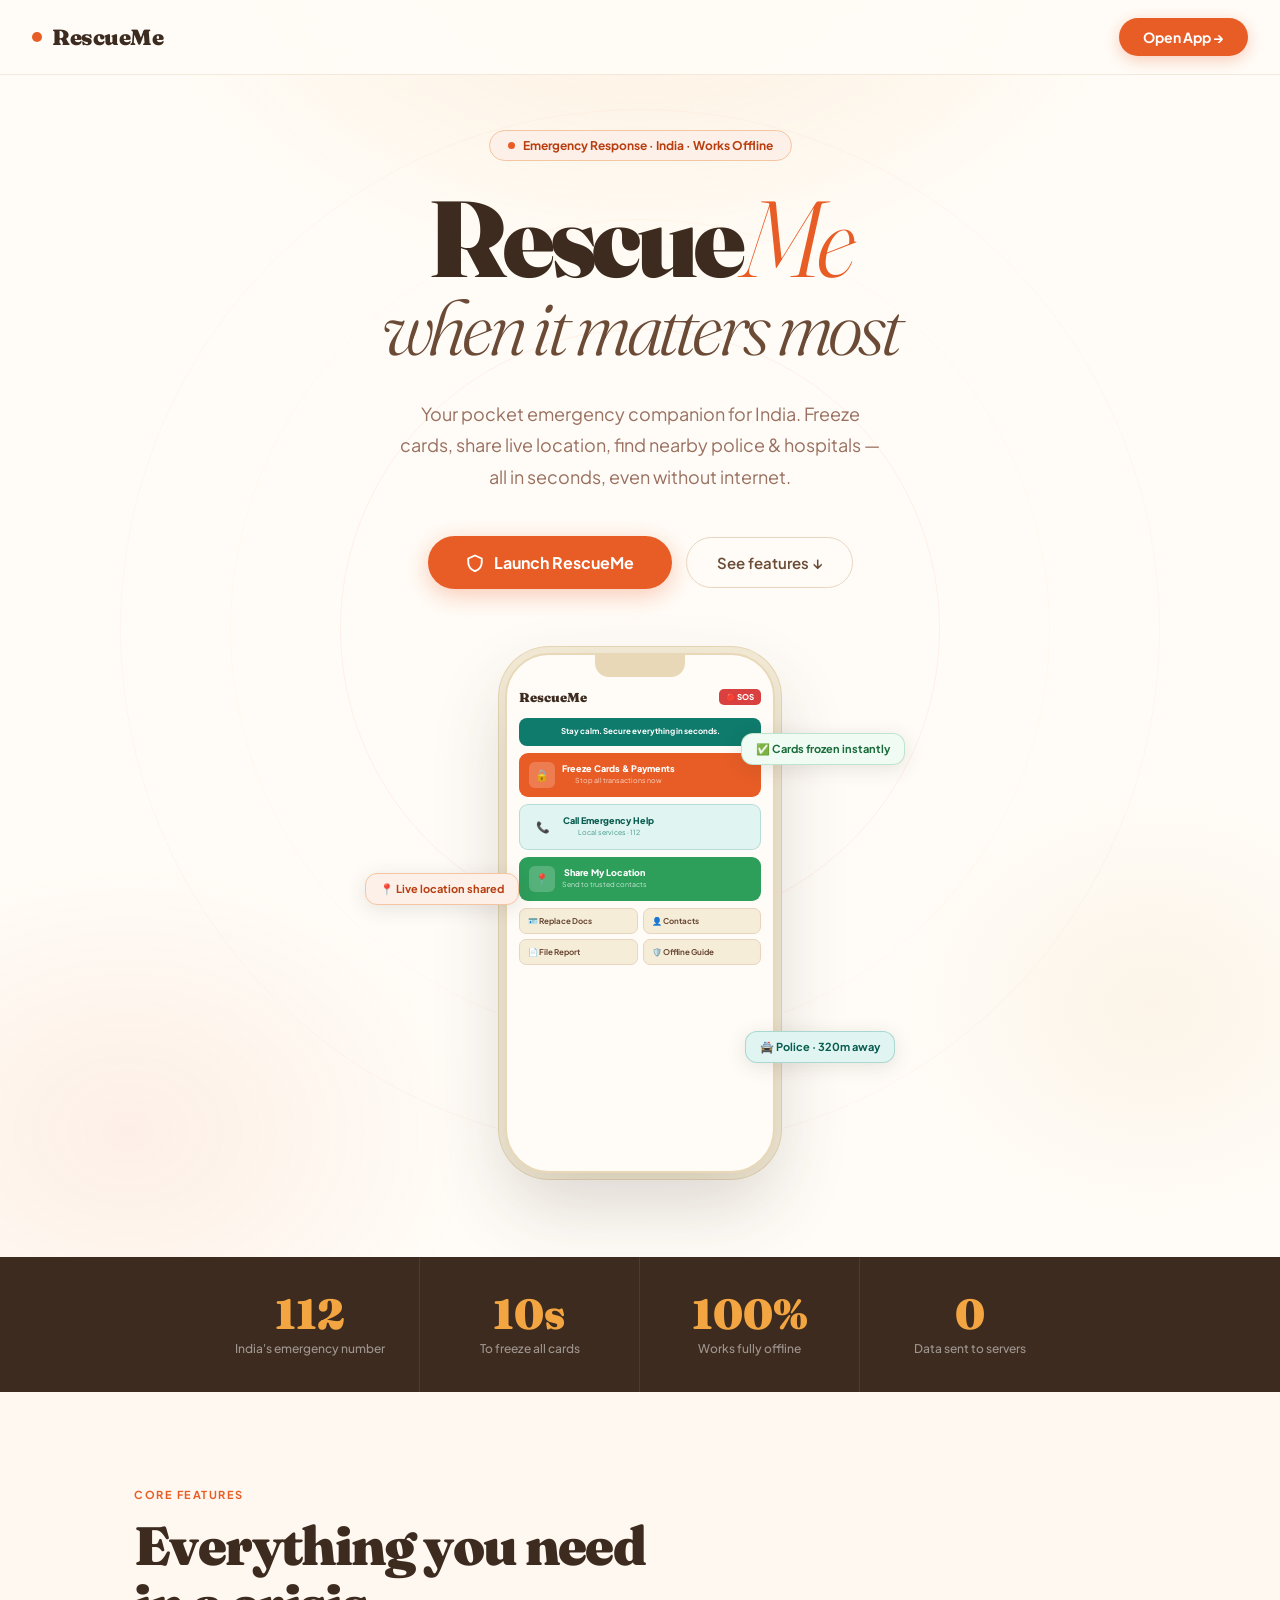
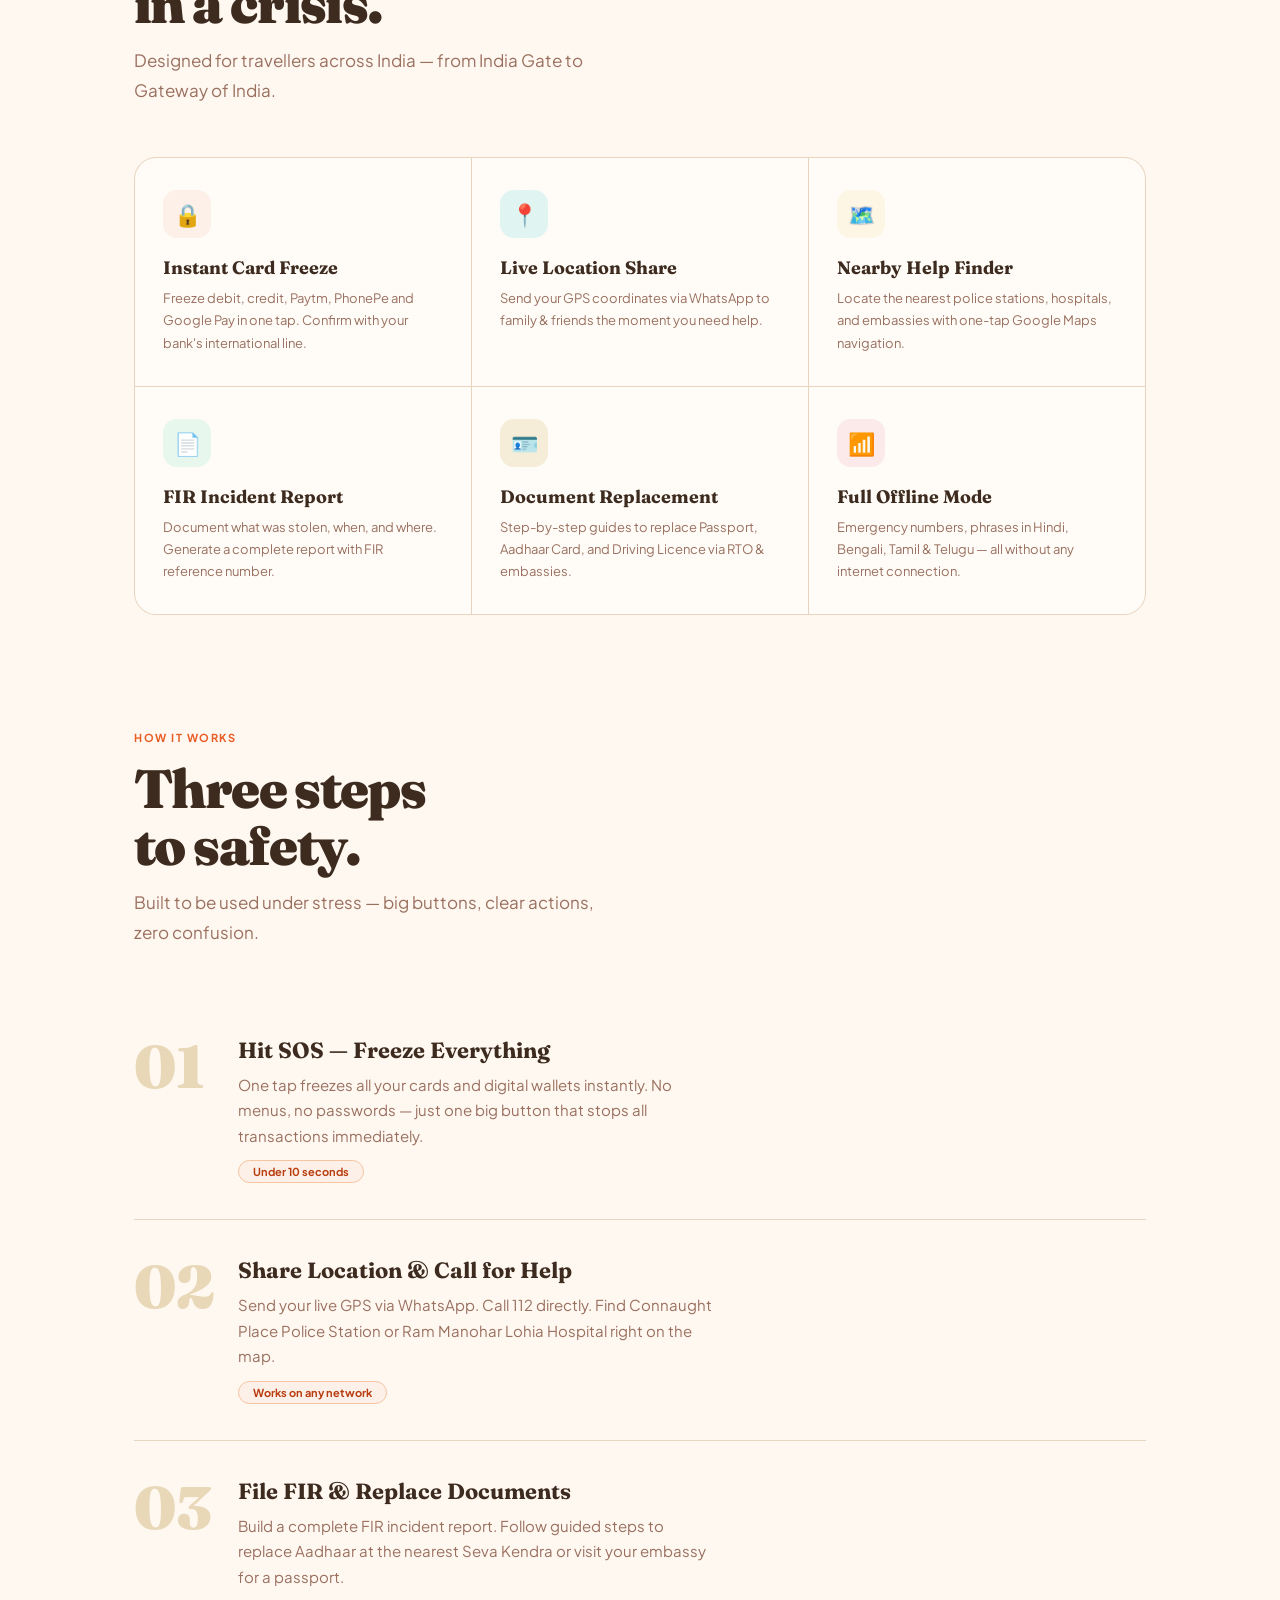
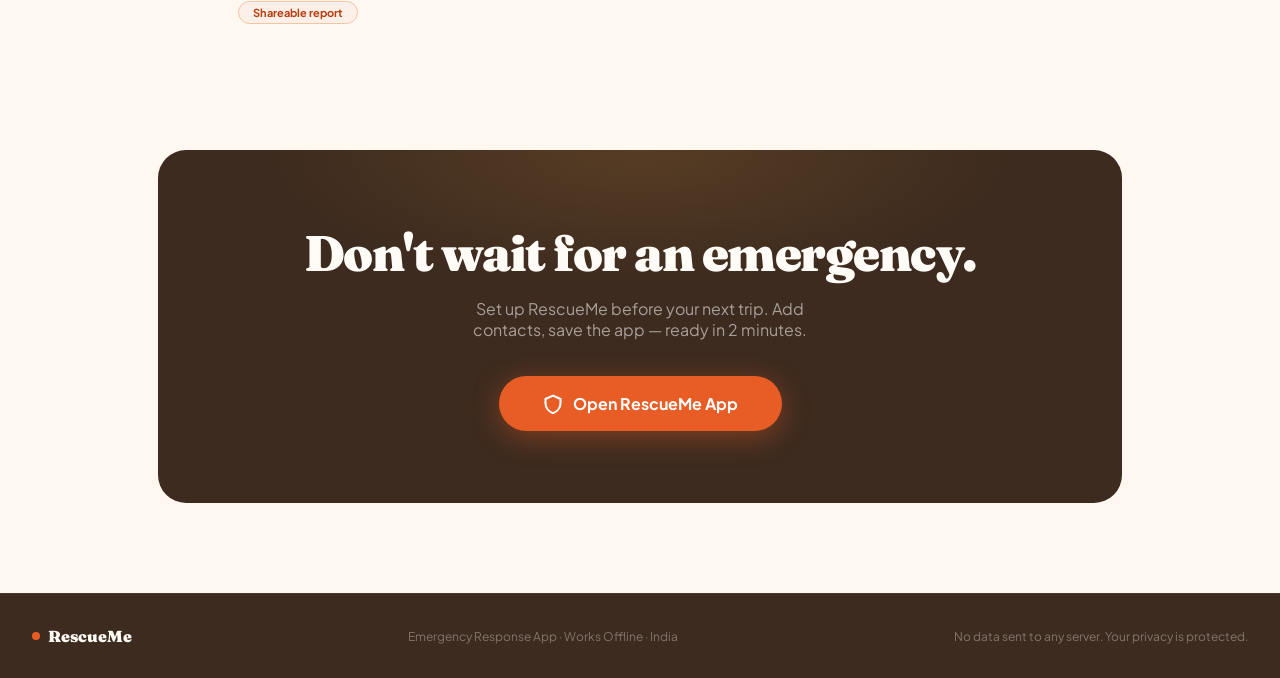
==== index.html @ 9b4a5c55 "Add files via upload" ====
<!DOCTYPE html>
<html lang="en">
<head>
<meta charset="UTF-8"/>
<meta name="viewport" content="width=device-width,initial-scale=1.0,maximum-scale=1.0,user-scalable=no"/>
<meta name="theme-color" content="#E85D26"/>
<title>RescueMe — Emergency Response India</title>
<link rel="preconnect" href="https://fonts.googleapis.com"/>
<link rel="preconnect" href="https://fonts.gstatic.com" crossorigin/>
<link href="https://fonts.googleapis.com/css2?family=Fraunces:ital,wght@0,300;0,600;0,700;0,900;1,300;1,700&family=Plus+Jakarta+Sans:wght@400;500;600;700;800&display=swap" rel="stylesheet"/>
<style>
/* ══════════════════════════════════════════════
   RESET & ROOT
══════════════════════════════════════════════ */
*,*::before,*::after{box-sizing:border-box;margin:0;padding:0}
:root{
  /* Warm palette */
  --saffron:#E85D26;
  --saffron-d:#b83e10;
  --saffron-l:#fdf0e8;
  --saffron-m:#f5c4a0;
  --amber:#F2A541;
  --amber-l:#fef6e4;
  --turmeric:#D48B1E;
  --cream:#FFF8F0;
  --warm-white:#FFFCF7;
  --sand:#F5EDD8;
  --sand-d:#E8D8B8;
  --bark:#3D2B1F;
  --bark-mid:#6B4A36;
  --bark-light:#9A7060;
  --clay:#C0694A;
  --teal:#0F7B6C;
  --teal-l:#E0F5F2;
  --teal-d:#095c50;
  --green:#2E9E5B;
  --green-l:#E8F7EE;
  --green-d:#1a6b3a;
  --red:#D94040;
  --red-l:#FCEAEA;
  --blue:#3B82C4;
  --blue-l:#EBF3FF;
  --blue-d:#1e5a9a;

  /* Surfaces */
  --bg:var(--cream);
  --surface:var(--warm-white);
  --surface2:var(--sand);
  --border:#E8D5C0;
  --border-light:#F0E4D4;
  --text:var(--bark);
  --muted:var(--bark-light);

  /* Radius */
  --r-xs:6px;--r-sm:10px;--r-md:16px;--r-lg:22px;--r-xl:30px;

  /* Shadows */
  --sh-sm:0 1px 4px rgba(61,43,31,.08);
  --sh:0 2px 12px rgba(61,43,31,.10);
  --sh-md:0 4px 20px rgba(61,43,31,.12);
  --sh-lg:0 8px 40px rgba(61,43,31,.16);

  /* Fonts */
  --font-head:'Fraunces',serif;
  --font-body:'Plus Jakarta Sans',sans-serif;
}

html{scroll-behavior:smooth;-webkit-text-size-adjust:100%}
body{
  font-family:var(--font-body);color:var(--text);
  background:var(--bg);overflow-x:hidden;
  -webkit-font-smoothing:antialiased;
}
button{cursor:pointer;font-family:var(--font-body);border:none;background:none;transition:transform .12s,opacity .12s}
button:active{transform:scale(.97)}
a{color:inherit;text-decoration:none}
input,textarea,select{font-family:var(--font-body)}
img{display:block;max-width:100%}

/* ══════════════════════════════════════════════
   VIEW SWITCHING
══════════════════════════════════════════════ */
#view-landing{display:block}
#view-app{display:none;height:100vh;height:100dvh;overflow:hidden}
body.app-mode{overflow:hidden}
body.app-mode #view-landing{display:none}
body.app-mode #view-app{display:block}

/* ══════════════════════════════════════════════
   LANDING — NAV
══════════════════════════════════════════════ */
.l-nav{
  position:fixed;top:0;left:0;right:0;z-index:100;
  display:flex;align-items:center;justify-content:space-between;
  padding:18px 32px;
  background:rgba(255,252,247,.88);
  backdrop-filter:blur(12px);
  border-bottom:1px solid rgba(232,213,192,.5);
}
.l-logo{
  display:flex;align-items:center;gap:10px;
  font-family:var(--font-head);font-weight:900;font-size:22px;
  color:var(--bark);letter-spacing:-.02em;
}
.l-logo-dot{
  width:10px;height:10px;border-radius:50%;
  background:var(--saffron);
  animation:pulseDot 2s ease-in-out infinite;
}
@keyframes pulseDot{0%,100%{transform:scale(1);opacity:1}50%{transform:scale(.65);opacity:.6}}
.l-nav-launch{
  background:var(--saffron);color:#fff;
  border-radius:50px;padding:10px 24px;
  font-weight:700;font-size:14px;
  box-shadow:0 4px 16px rgba(232,93,38,.3);
  transition:all .2s;
}
.l-nav-launch:hover{background:var(--saffron-d);transform:translateY(-1px);box-shadow:0 6px 22px rgba(232,93,38,.38)}

/* ══════════════════════════════════════════════
   LANDING — HERO
══════════════════════════════════════════════ */
.l-hero{
  min-height:100vh;
  display:flex;flex-direction:column;align-items:center;
  justify-content:center;
  padding:130px 24px 80px;
  text-align:center;
  position:relative;
  overflow:hidden;
  background:var(--warm-white);
}
/* Warm radial background */
.l-hero::before{
  content:'';position:absolute;inset:0;
  background:
    radial-gradient(ellipse 70% 55% at 50% -10%, rgba(242,165,65,.18) 0%, transparent 60%),
    radial-gradient(ellipse 50% 40% at 10% 90%, rgba(232,93,38,.08) 0%, transparent 55%),
    radial-gradient(ellipse 40% 35% at 90% 80%, rgba(212,139,30,.07) 0%, transparent 50%);
  pointer-events:none;
}
/* Decorative mandala-inspired rings */
.hero-ring{
  position:absolute;border-radius:50%;
  border:1px solid rgba(232,93,38,.08);
  pointer-events:none;
}
.hero-ring-1{width:600px;height:600px;top:50%;left:50%;transform:translate(-50%,-50%)}
.hero-ring-2{width:820px;height:820px;top:50%;left:50%;transform:translate(-50%,-50%);border-color:rgba(242,165,65,.06)}
.hero-ring-3{width:1040px;height:1040px;top:50%;left:50%;transform:translate(-50%,-50%);border-color:rgba(232,93,38,.04)}

.l-hero-badge{
  display:inline-flex;align-items:center;gap:8px;
  background:var(--saffron-l);border:1px solid var(--saffron-m);
  border-radius:50px;padding:7px 18px;
  font-size:12px;font-weight:700;color:var(--saffron-d);
  margin-bottom:28px;
  animation:fadeUp .5s ease both;
  position:relative;z-index:1;
}
.badge-dot{width:7px;height:7px;border-radius:50%;background:var(--saffron);animation:pulseDot 1.4s ease-in-out infinite}

.l-hero h1{
  font-family:var(--font-head);
  font-size:clamp(56px,10vw,108px);
  font-weight:900;line-height:.92;
  letter-spacing:-.04em;
  color:var(--bark);
  margin-bottom:10px;
  animation:fadeUp .55s .08s ease both;
  position:relative;z-index:1;
}
.l-hero h1 em{
  font-style:italic;color:var(--saffron);
  font-weight:300;
}
.l-hero h1 .h1-line2{
  display:block;font-weight:300;font-style:italic;
  color:var(--bark-mid);font-size:.72em;
  margin-top:4px;
}
.l-hero-sub{
  font-size:clamp(15px,2vw,18px);
  color:var(--bark-light);max-width:480px;
  font-weight:400;line-height:1.75;
  margin:24px auto 44px;
  animation:fadeUp .55s .16s ease both;
  position:relative;z-index:1;
}
.l-hero-actions{
  display:flex;align-items:center;gap:14px;flex-wrap:wrap;justify-content:center;
  animation:fadeUp .55s .24s ease both;
  position:relative;z-index:1;
}
.btn-hero-primary{
  background:var(--saffron);color:#fff;
  border-radius:50px;padding:16px 38px;
  font-size:16px;font-weight:700;
  box-shadow:0 6px 24px rgba(232,93,38,.32);
  transition:all .22s;display:flex;align-items:center;gap:10px;
}
.btn-hero-primary:hover{background:var(--saffron-d);transform:translateY(-2px);box-shadow:0 10px 32px rgba(232,93,38,.4)}
.btn-hero-ghost{
  background:transparent;color:var(--bark-mid);
  border:1.5px solid var(--border);
  border-radius:50px;padding:15px 30px;
  font-size:15px;font-weight:600;
  transition:all .2s;
}
.btn-hero-ghost:hover{border-color:var(--saffron-m);color:var(--saffron-d);background:var(--saffron-l)}

/* ══════════════════════════════════════════════
   LANDING — PHONE MOCKUP
══════════════════════════════════════════════ */
.hero-phone-section{
  position:relative;z-index:1;
  margin-top:64px;
  animation:fadeUp .6s .32s ease both;
}
.phone-frame{
  width:270px;height:520px;
  background:var(--warm-white);
  border-radius:44px;
  border:2.5px solid var(--sand-d);
  overflow:hidden;
  box-shadow:
    0 32px 72px rgba(61,43,31,.18),
    0 0 0 6px var(--sand),
    0 0 0 7px var(--sand-d);
  margin:0 auto;
  position:relative;
}
.phone-notch{
  width:90px;height:22px;background:var(--sand-d);
  border-radius:0 0 14px 14px;margin:0 auto;
}
.p-screen{padding:8px 12px 12px;display:flex;flex-direction:column;gap:7px}
.p-topbar{display:flex;justify-content:space-between;align-items:center;padding:4px 0 6px}
.p-appname{font-family:var(--font-head);font-weight:900;font-size:13px;color:var(--bark)}
.p-sos{background:var(--red);color:#fff;border-radius:5px;padding:3px 7px;font-size:8px;font-weight:800}
.p-calm{background:var(--teal);border-radius:8px;padding:8px;text-align:center;font-size:8px;font-weight:700;color:#fff;line-height:1.4}
.p-btn{border-radius:9px;padding:9px 10px;display:flex;align-items:center;gap:7px}
.p-ico{width:26px;height:26px;border-radius:6px;display:flex;align-items:center;justify-content:center;flex-shrink:0;font-size:11px}
.p-lbl{font-size:9px;font-weight:800;line-height:1.2}
.p-sub{font-size:7px;opacity:.75;margin-top:1px}
.pb-saffron{background:var(--saffron)}.pb-saffron .p-lbl,.pb-saffron .p-sub{color:#fff}
.pb-teal{background:var(--teal-l);border:1.5px solid rgba(15,123,108,.2)}.pb-teal .p-lbl{color:var(--teal-d)}.pb-teal .p-sub{color:var(--teal)}
.pb-green{background:var(--green)}.pb-green .p-lbl,.pb-green .p-sub{color:#fff}
.p-grid{display:grid;grid-template-columns:1fr 1fr;gap:5px}
.p-mini{background:var(--sand);border:1px solid var(--border);border-radius:7px;padding:7px 8px;font-size:8px;font-weight:700;color:var(--bark-mid);display:flex;align-items:center;gap:5px}

/* Floating badges */
.f-badge{
  position:absolute;
  background:var(--warm-white);border:1.5px solid var(--border);
  border-radius:12px;padding:8px 14px;
  font-size:11px;font-weight:700;color:var(--bark);
  box-shadow:var(--sh-md);white-space:nowrap;
  animation:floatBadge 3.5s ease-in-out infinite;
}
.f-badge.fb1{top:80px;right:-130px;animation-delay:0s;color:var(--green-d);border-color:rgba(46,158,91,.25);background:#f0fbf4}
.f-badge.fb2{top:220px;left:-140px;animation-delay:1.2s;color:var(--saffron-d);border-color:var(--saffron-m);background:var(--saffron-l)}
.f-badge.fb3{bottom:110px;right:-120px;animation-delay:2.2s;color:var(--teal-d);border-color:rgba(15,123,108,.25);background:var(--teal-l)}
@keyframes floatBadge{0%,100%{transform:translateY(0)}50%{transform:translateY(-9px)}}

/* ══════════════════════════════════════════════
   LANDING — STATS
══════════════════════════════════════════════ */
.l-stats{
  background:var(--bark);
  display:flex;justify-content:center;flex-wrap:wrap;
}
.l-stat{
  flex:1;min-width:140px;max-width:220px;
  padding:36px 24px;text-align:center;
  border-right:1px solid rgba(255,255,255,.08);
}
.l-stat:last-child{border-right:none}
.l-stat-num{font-family:var(--font-head);font-size:42px;font-weight:900;color:var(--amber);line-height:1}
.l-stat-lbl{font-size:12px;color:rgba(255,255,255,.5);margin-top:6px;font-weight:500}

/* ══════════════════════════════════════════════
   LANDING — FEATURES
══════════════════════════════════════════════ */
.l-section{padding:90px 24px;max-width:1060px;margin:0 auto}
.l-section-tag{
  display:inline-block;
  font-size:11px;font-weight:700;letter-spacing:.14em;text-transform:uppercase;
  color:var(--saffron);margin-bottom:16px;
}
.l-section h2{
  font-family:var(--font-head);
  font-size:clamp(34px,5vw,54px);
  font-weight:900;letter-spacing:-.03em;line-height:1.06;
  color:var(--bark);margin-bottom:14px;
}
.l-section .l-lead{font-size:17px;color:var(--bark-light);max-width:460px;font-weight:400;line-height:1.75}

.feat-grid{
  display:grid;grid-template-columns:repeat(3,1fr);
  gap:1px;background:var(--border);
  border-radius:22px;overflow:hidden;
  border:1px solid var(--border);
  margin-top:52px;
}
.feat-card{
  background:var(--warm-white);padding:32px 28px;
  transition:background .2s;
}
.feat-card:hover{background:var(--saffron-l)}
.feat-ico{
  width:48px;height:48px;border-radius:14px;
  display:flex;align-items:center;justify-content:center;
  font-size:22px;margin-bottom:18px;
}
.feat-card h3{font-family:var(--font-head);font-size:18px;font-weight:700;color:var(--bark);margin-bottom:8px}
.feat-card p{font-size:13px;color:var(--bark-light);line-height:1.7}
.fi-saffron{background:var(--saffron-l)}
.fi-amber{background:var(--amber-l)}
.fi-teal{background:var(--teal-l)}
.fi-green{background:var(--green-l)}
.fi-sand{background:var(--sand)}
.fi-red{background:var(--red-l)}

/* ══════════════════════════════════════════════
   LANDING — HOW IT WORKS
══════════════════════════════════════════════ */
.steps-list{margin-top:52px;display:flex;flex-direction:column;gap:0}
.step-item{
  display:flex;align-items:flex-start;gap:32px;
  padding:36px 0;border-bottom:1px solid var(--border);
}
.step-item:last-child{border-bottom:none}
.step-n{
  font-family:var(--font-head);font-size:60px;font-weight:900;
  color:var(--sand-d);line-height:1;flex-shrink:0;width:72px;
}
.step-body h3{font-family:var(--font-head);font-size:22px;font-weight:700;color:var(--bark);margin-bottom:8px}
.step-body p{font-size:15px;color:var(--bark-light);line-height:1.7;max-width:480px}
.step-chip{
  display:inline-block;margin-top:12px;
  background:var(--saffron-l);color:var(--saffron-d);
  border:1px solid var(--saffron-m);
  border-radius:50px;padding:4px 14px;font-size:11px;font-weight:700;
}

/* ══════════════════════════════════════════════
   LANDING — CTA
══════════════════════════════════════════════ */
.l-cta{
  margin:0 24px 90px;
  background:var(--bark);
  border-radius:28px;
  padding:72px 48px;text-align:center;
  position:relative;overflow:hidden;
}
.l-cta::before{
  content:'';position:absolute;inset:0;
  background:radial-gradient(ellipse 60% 60% at 50% 0%, rgba(242,165,65,.14) 0%, transparent 65%);
  pointer-events:none;
}
.l-cta h2{font-family:var(--font-head);font-size:clamp(30px,5vw,50px);font-weight:900;letter-spacing:-.03em;color:var(--warm-white);margin-bottom:14px;position:relative;z-index:1}
.l-cta p{font-size:16px;color:rgba(255,255,255,.55);max-width:400px;margin:0 auto 36px;font-weight:400;position:relative;z-index:1}
.l-cta .btn-cta{
  display:inline-flex;align-items:center;gap:10px;
  background:var(--saffron);color:#fff;
  border-radius:50px;padding:17px 44px;
  font-size:16px;font-weight:700;
  box-shadow:0 6px 28px rgba(232,93,38,.4);
  transition:all .22s;position:relative;z-index:1;
}
.l-cta .btn-cta:hover{background:var(--amber);transform:translateY(-2px);box-shadow:0 10px 36px rgba(232,93,38,.45)}

/* ══════════════════════════════════════════════
   LANDING — FOOTER
══════════════════════════════════════════════ */
.l-footer{
  background:var(--bark);border-top:1px solid rgba(255,255,255,.07);
  padding:32px;display:flex;align-items:center;justify-content:space-between;flex-wrap:wrap;gap:16px;
}
.l-footer-logo{font-family:var(--font-head);font-weight:900;font-size:16px;color:var(--warm-white);display:flex;align-items:center;gap:8px}
.l-footer p{font-size:12px;color:rgba(255,255,255,.35)}

/* ══════════════════════════════════════════════
   ANIMATIONS
══════════════════════════════════════════════ */
@keyframes fadeUp{from{opacity:0;transform:translateY(18px)}to{opacity:1;transform:translateY(0)}}
@keyframes checkPop{0%{transform:scale(0)}70%{transform:scale(1.2)}100%{transform:scale(1)}}
@keyframes pulseRing{0%{transform:scale(1);opacity:.5}100%{transform:scale(1.8);opacity:0}}

.reveal{opacity:0;transform:translateY(20px);transition:opacity .55s ease,transform .55s ease}
.reveal.vis{opacity:1;transform:translateY(0)}

/* ══════════════════════════════════════════════
   APP SHELL
══════════════════════════════════════════════ */
#view-app{
  position:relative;overflow:hidden;
  max-width:430px;margin:0 auto;
  background:var(--warm-white);
  box-shadow:0 0 60px rgba(61,43,31,.18);
  height:100vh;height:100dvh;
}

.screen{
  position:absolute;inset:0;
  overflow-y:auto;overflow-x:hidden;
  background:var(--bg);
  padding-bottom:80px;
  -webkit-overflow-scrolling:touch;
  transform:translateX(100%);
  transition:transform .32s cubic-bezier(.4,0,.2,1);
  will-change:transform;
}
.screen.active{transform:translateX(0)}
.screen.leaving{transform:translateX(-28%)}

/* App topbar */
.topbar{
  display:flex;align-items:center;justify-content:space-between;
  padding:14px 18px 12px;background:var(--warm-white);
  border-bottom:1.5px solid var(--border);
  position:sticky;top:0;z-index:10;
}
.topbar-title{font-weight:800;font-size:16px;color:var(--bark)}
.back-btn{
  width:36px;height:36px;border-radius:10px;
  background:var(--sand);display:flex;align-items:center;justify-content:center;
}
.topbar-right{width:36px;height:36px;display:flex;align-items:center;justify-content:center}

/* Padding wrapper */
.pad{padding:16px 18px;display:flex;flex-direction:column;gap:11px}

/* Calm banner */
.calm-bar{
  background:var(--teal);border-radius:var(--r-md);
  padding:13px 16px;text-align:center;color:#fff;
  font-weight:700;font-size:13px;line-height:1.5;
}

/* Big action buttons */
.big-btn{
  display:flex;align-items:center;gap:13px;
  border-radius:var(--r-md);padding:14px 15px;
  width:100%;text-align:left;
  box-shadow:var(--sh);
}
.big-btn .ico{
  width:46px;height:46px;border-radius:12px;flex-shrink:0;
  display:flex;align-items:center;justify-content:center;
}
.big-btn .lbl{font-weight:800;font-size:15px}
.big-btn .sub{font-weight:500;font-size:12px;opacity:.72;margin-top:2px}

.bb-saffron{background:var(--saffron);color:#fff;border:none}.bb-saffron .ico{background:rgba(255,255,255,.22)}
.bb-teal{background:var(--warm-white);border:2px solid var(--teal);color:var(--teal-d)}.bb-teal .ico{background:var(--teal-l)}
.bb-green{background:var(--green);color:#fff;border:none}.bb-green .ico{background:rgba(255,255,255,.22)}
.bb-amber{background:var(--amber);color:#fff;border:none}.bb-amber .ico{background:rgba(255,255,255,.22)}
.bb-outline{background:var(--warm-white);border:1.5px solid var(--border);color:var(--bark)}

/* Pulse wrap for SOS button */
.pulse-wrap{position:relative;display:inline-block}
.pulse-wrap::before{
  content:'';position:absolute;inset:0;border-radius:inherit;
  background:var(--saffron);animation:pulseRing 2s ease-out infinite;z-index:0;
}

/* Toggle rows */
.tog-row{
  display:flex;align-items:center;justify-content:space-between;gap:10px;
  background:var(--warm-white);border-radius:var(--r-md);
  border:1.5px solid var(--border);padding:12px 15px;
}
.tog-row .t-name{font-weight:700;font-size:14px;color:var(--bark)}
.tog-row .t-hint{font-size:11px;color:var(--muted);margin-top:2px}
.tog-sw{
  width:48px;height:26px;border-radius:13px;
  background:var(--green);position:relative;flex-shrink:0;
  transition:background .2s;border:none;
}
.tog-sw.off{background:var(--sand-d)}
.tog-sw::after{
  content:'';position:absolute;top:3px;left:calc(100% - 22px);
  width:20px;height:20px;border-radius:50%;background:#fff;
  transition:left .2s;box-shadow:0 1px 4px rgba(0,0,0,.2);
}
.tog-sw.off::after{left:3px}

/* Confirm badge */
.confirm-badge{
  background:var(--green-l);border:1.5px solid var(--green);
  border-radius:var(--r-sm);padding:10px 14px;
  display:flex;align-items:center;gap:8px;
  color:var(--green-d);font-weight:700;font-size:13px;
  animation:checkPop .4s cubic-bezier(.34,1.56,.64,1) both;
}

/* Section label */
.sect-lbl{
  font-weight:800;font-size:10px;color:var(--muted);
  text-transform:uppercase;letter-spacing:.1em;margin-top:2px;
}

/* Cards */
.app-card{
  background:var(--warm-white);border-radius:var(--r-md);
  border:1.5px solid var(--border);padding:14px 15px;box-shadow:var(--sh-sm);
}

/* Info boxes */
.info-box{border-radius:var(--r-md);padding:12px 14px;font-size:12px;font-weight:600;line-height:1.6}
.ib-teal{background:var(--teal-l);border:1px solid rgba(15,123,108,.2);color:var(--teal-d)}
.ib-amber{background:var(--amber-l);border:1px solid rgba(212,139,30,.25);color:var(--turmeric)}
.ib-green{background:var(--green-l);border:1px solid rgba(46,158,91,.2);color:var(--green-d)}
.ib-saffron{background:var(--saffron-l);border:1px solid var(--saffron-m);color:var(--saffron-d)}

/* Bottom nav */
#bottom-nav{
  position:absolute;bottom:0;left:0;right:0;height:64px;
  background:var(--warm-white);border-top:1.5px solid var(--border);
  display:flex;align-items:center;z-index:50;
}
.nav-btn{
  flex:1;display:flex;flex-direction:column;align-items:center;
  justify-content:center;gap:3px;height:100%;
  color:var(--muted);transition:color .15s;font-size:10px;font-weight:700;
}
.nav-btn.active{color:var(--saffron)}
.nav-btn svg{width:20px;height:20px}

/* Map schematic */
.map-area{
  background:linear-gradient(135deg, #d4ede6 0%, #c8e5dc 100%);
  border-radius:var(--r-lg);height:155px;position:relative;overflow:hidden;
  border:1.5px solid rgba(15,123,108,.2);
}
.map-grid-h{position:absolute;left:0;right:0;height:1px;background:rgba(255,255,255,.5)}
.map-grid-v{position:absolute;top:0;bottom:0;width:1px;background:rgba(255,255,255,.5)}
.map-dot{position:absolute;width:11px;height:11px;border-radius:50%;border:2.5px solid #fff;transform:translate(-50%,-50%)}
.map-you{width:15px;height:15px;background:var(--teal);box-shadow:0 0 0 5px rgba(15,123,108,.22);z-index:3}
.map-lbl{position:absolute;font-size:8px;font-weight:800;transform:translate(-50%,0)}

/* Place row */
.place-row{
  display:flex;align-items:center;justify-content:space-between;gap:10px;
  background:var(--warm-white);border-radius:var(--r-md);
  border:1.5px solid var(--border);padding:12px 13px;box-shadow:var(--sh-sm);
}
.place-ico{width:36px;height:36px;border-radius:10px;display:flex;align-items:center;justify-content:center;flex-shrink:0}
.place-name{font-weight:700;font-size:13px;color:var(--bark)}
.place-meta{font-size:11px;color:var(--muted);margin-top:2px}
.open-dot{color:var(--green-d)}
.closed-dot{color:var(--red)}
.nav-go{
  background:var(--teal);color:#fff;border:none;border-radius:8px;
  padding:7px 12px;font-weight:800;font-size:11px;flex-shrink:0;
  display:flex;align-items:center;gap:4px;
}

/* Pills */
.pills{display:flex;gap:7px;overflow-x:auto;padding-bottom:2px}
.pill{
  border-radius:20px;padding:6px 15px;font-size:12px;font-weight:700;
  flex-shrink:0;transition:all .15s;border:1.5px solid var(--border);
  background:var(--warm-white);color:var(--muted);
}
.pill.on{background:var(--saffron);color:#fff;border-color:var(--saffron)}

/* Step card */
.step-card{
  background:var(--warm-white);border-radius:var(--r-md);
  border:1.5px solid var(--border);padding:14px 15px;transition:all .2s;
}
.step-card.done{background:var(--green-l);border-color:var(--green)}
.step-num{
  width:28px;height:28px;border-radius:50%;flex-shrink:0;
  border:2px solid var(--border);
  display:flex;align-items:center;justify-content:center;
  font-size:11px;font-weight:800;color:var(--muted);
  background:var(--sand);transition:all .2s;
}
.step-num.done{background:var(--green);border-color:var(--green);color:#fff}

/* Contact card */
.contact-card{
  display:flex;align-items:center;justify-content:space-between;gap:10px;
  background:var(--warm-white);border-radius:var(--r-md);
  border:1.5px solid var(--border);padding:13px;box-shadow:var(--sh-sm);
}
.avatar{
  width:42px;height:42px;border-radius:50%;
  background:var(--saffron-l);display:flex;align-items:center;justify-content:center;flex-shrink:0;
}

/* Fields */
.field{
  width:100%;padding:11px 14px;border-radius:var(--r-sm);
  border:1.5px solid var(--border);font-size:14px;
  background:var(--warm-white);outline:none;color:var(--bark);
  transition:border .15s;
}
.field:focus{border-color:var(--saffron);box-shadow:0 0 0 3px rgba(232,93,38,.1)}
.field-lbl{font-size:12px;font-weight:700;color:var(--muted);display:block;margin-bottom:5px}

/* Progress */
.prog-track{height:6px;background:var(--sand-d);border-radius:3px;overflow:hidden}
.prog-fill{height:100%;border-radius:3px;background:var(--saffron);transition:width .4s ease}

/* Safe screen */
.safe-circle{
  width:90px;height:90px;border-radius:50%;background:var(--green);
  display:flex;align-items:center;justify-content:center;
  box-shadow:0 0 0 16px rgba(46,158,91,.18);
}
.safe-item{
  display:flex;align-items:center;gap:12px;
  background:var(--warm-white);border-radius:var(--r-md);
  border:1.5px solid;padding:12px 15px;
}

/* Setting row */
.setting-row{
  display:flex;align-items:center;justify-content:space-between;
  background:var(--warm-white);border-radius:var(--r-md);
  border:1.5px solid var(--border);padding:14px 15px;
}

/* Offline badge */
.offline-badge{
  background:var(--bark);color:rgba(255,248,240,.85);
  border-radius:var(--r-md);padding:10px 14px;
  font-size:12px;font-weight:700;
  display:flex;align-items:center;gap:8px;
}

/* Anims */
.fu{animation:fadeUp .35s ease both}
.fu1{animation-delay:.05s}.fu2{animation-delay:.10s}.fu3{animation-delay:.15s}
.fu4{animation-delay:.20s}.fu5{animation-delay:.25s}

/* ══════════════════════════════════════════════
   RESPONSIVE
══════════════════════════════════════════════ */
@media(max-width:768px){
  .l-nav{padding:14px 20px}
  .l-hero{padding:110px 20px 64px}
  .feat-grid{grid-template-columns:1fr}
  .step-item{flex-direction:column;gap:12px}
  .step-n{font-size:40px;width:auto}
  .l-cta{margin:0 16px 64px;padding:48px 24px}
  .l-footer{flex-direction:column;text-align:center;padding:24px}
  .l-section{padding:60px 20px}
  .l-stats .l-stat{flex:1 1 50%}
  .f-badge{display:none}
  .hero-ring{display:none}
}
@media(min-width:431px){
  #view-app{border-radius:28px;margin-top:20px;margin-bottom:20px;height:calc(100vh - 40px);height:calc(100dvh - 40px)}
}
</style>
</head>
<body>

<!-- ════════════════════════════════════════════
     LANDING VIEW
════════════════════════════════════════════ -->
<div id="view-landing">

  <!-- Nav -->
  <nav class="l-nav">
    <div class="l-logo">
      <span class="l-logo-dot"></span>
      RescueMe
    </div>
    <button class="l-nav-launch" onclick="launchApp()">Open App →</button>
  </nav>

  <!-- Hero -->
  <section class="l-hero">
    <div class="hero-ring hero-ring-1"></div>
    <div class="hero-ring hero-ring-2"></div>
    <div class="hero-ring hero-ring-3"></div>

    <div class="l-hero-badge">
      <span class="badge-dot"></span>
      Emergency Response · India · Works Offline
    </div>

    <h1>
      Rescue<em>Me</em>
      <span class="h1-line2">when it matters most</span>
    </h1>

    <p class="l-hero-sub">
      Your pocket emergency companion for India. Freeze cards, share live location, find nearby police & hospitals — all in seconds, even without internet.
    </p>

    <div class="l-hero-actions">
      <button class="btn-hero-primary" onclick="launchApp()">
        <svg viewBox="0 0 24 24" fill="none" stroke="currentColor" stroke-width="2.5" stroke-linecap="round" width="18" height="18"><path d="M12 2l9 4v5c0 5.2-3.8 10-9 12-5.2-2-9-6.8-9-12V6l9-4z"/></svg>
        Launch RescueMe
      </button>
      <a href="#features" class="btn-hero-ghost">See features ↓</a>
    </div>

    <!-- Phone mockup -->
    <div class="hero-phone-section">
      <div style="position:relative;display:inline-block">
        <div class="phone-frame">
          <div class="phone-notch"></div>
          <div class="p-screen">
            <div class="p-topbar">
              <span class="p-appname">RescueMe</span>
              <span class="p-sos">🔴 SOS</span>
            </div>
            <div class="p-calm">Stay calm. Secure everything in seconds.</div>
            <div class="p-btn pb-saffron">
              <div class="p-ico" style="background:rgba(255,255,255,.2)">🔒</div>
              <div><div class="p-lbl">Freeze Cards & Payments</div><div class="p-sub">Stop all transactions now</div></div>
            </div>
            <div class="p-btn pb-teal">
              <div class="p-ico">📞</div>
              <div><div class="p-lbl">Call Emergency Help</div><div class="p-sub">Local services · 112</div></div>
            </div>
            <div class="p-btn pb-green">
              <div class="p-ico" style="background:rgba(255,255,255,.2)">📍</div>
              <div><div class="p-lbl">Share My Location</div><div class="p-sub">Send to trusted contacts</div></div>
            </div>
            <div class="p-grid">
              <div class="p-mini">🪪 Replace Docs</div>
              <div class="p-mini">👤 Contacts</div>
              <div class="p-mini">📄 File Report</div>
              <div class="p-mini">🛡️ Offline Guide</div>
            </div>
          </div>
        </div>
        <div class="f-badge fb1">✅ Cards frozen instantly</div>
        <div class="f-badge fb2">📍 Live location shared</div>
        <div class="f-badge fb3">🚔 Police · 320m away</div>
      </div>
    </div>
  </section>

  <!-- Stats -->
  <div class="l-stats">
    <div class="l-stat reveal"><div class="l-stat-num">112</div><div class="l-stat-lbl">India's emergency number</div></div>
    <div class="l-stat reveal"><div class="l-stat-num">10s</div><div class="l-stat-lbl">To freeze all cards</div></div>
    <div class="l-stat reveal"><div class="l-stat-num">100%</div><div class="l-stat-lbl">Works fully offline</div></div>
    <div class="l-stat reveal"><div class="l-stat-num">0</div><div class="l-stat-lbl">Data sent to servers</div></div>
  </div>

  <!-- Features -->
  <div id="features" class="l-section">
    <div class="l-section-tag reveal">Core Features</div>
    <h2 class="reveal">Everything you need<br/>in a crisis.</h2>
    <p class="l-lead reveal">Designed for travellers across India — from India Gate to Gateway of India.</p>
    <div class="feat-grid reveal">
      <div class="feat-card">
        <div class="feat-ico fi-saffron">🔒</div>
        <h3>Instant Card Freeze</h3>
        <p>Freeze debit, credit, Paytm, PhonePe and Google Pay in one tap. Confirm with your bank's international line.</p>
      </div>
      <div class="feat-card">
        <div class="feat-ico fi-teal">📍</div>
        <h3>Live Location Share</h3>
        <p>Send your GPS coordinates via WhatsApp to family & friends the moment you need help.</p>
      </div>
      <div class="feat-card">
        <div class="feat-ico fi-amber">🗺️</div>
        <h3>Nearby Help Finder</h3>
        <p>Locate the nearest police stations, hospitals, and embassies with one-tap Google Maps navigation.</p>
      </div>
      <div class="feat-card">
        <div class="feat-ico fi-green">📄</div>
        <h3>FIR Incident Report</h3>
        <p>Document what was stolen, when, and where. Generate a complete report with FIR reference number.</p>
      </div>
      <div class="feat-card">
        <div class="feat-ico fi-sand">🪪</div>
        <h3>Document Replacement</h3>
        <p>Step-by-step guides to replace Passport, Aadhaar Card, and Driving Licence via RTO & embassies.</p>
      </div>
      <div class="feat-card">
        <div class="feat-ico fi-red">📶</div>
        <h3>Full Offline Mode</h3>
        <p>Emergency numbers, phrases in Hindi, Bengali, Tamil & Telugu — all without any internet connection.</p>
      </div>
    </div>
  </div>

  <!-- How it works -->
  <div class="l-section" style="padding-top:20px">
    <div class="l-section-tag reveal">How It Works</div>
    <h2 class="reveal">Three steps<br/>to safety.</h2>
    <p class="l-lead reveal">Built to be used under stress — big buttons, clear actions, zero confusion.</p>
    <div class="steps-list">
      <div class="step-item reveal">
        <div class="step-n">01</div>
        <div class="step-body">
          <h3>Hit SOS — Freeze Everything</h3>
          <p>One tap freezes all your cards and digital wallets instantly. No menus, no passwords — just one big button that stops all transactions immediately.</p>
          <span class="step-chip">Under 10 seconds</span>
        </div>
      </div>
      <div class="step-item reveal">
        <div class="step-n">02</div>
        <div class="step-body">
          <h3>Share Location & Call for Help</h3>
          <p>Send your live GPS via WhatsApp. Call 112 directly. Find Connaught Place Police Station or Ram Manohar Lohia Hospital right on the map.</p>
          <span class="step-chip">Works on any network</span>
        </div>
      </div>
      <div class="step-item reveal">
        <div class="step-n">03</div>
        <div class="step-body">
          <h3>File FIR & Replace Documents</h3>
          <p>Build a complete FIR incident report. Follow guided steps to replace Aadhaar at the nearest Seva Kendra or visit your embassy for a passport.</p>
          <span class="step-chip">Shareable report</span>
        </div>
      </div>
    </div>
  </div>

  <!-- CTA -->
  <div style="max-width:1060px;margin:0 auto;padding:0 24px">
    <div class="l-cta">
      <h2>Don't wait for an emergency.</h2>
      <p>Set up RescueMe before your next trip. Add contacts, save the app — ready in 2 minutes.</p>
      <button class="btn-cta" onclick="launchApp()">
        <svg viewBox="0 0 24 24" fill="none" stroke="currentColor" stroke-width="2.5" stroke-linecap="round" width="20" height="20"><path d="M12 2l9 4v5c0 5.2-3.8 10-9 12-5.2-2-9-6.8-9-12V6l9-4z"/></svg>
        Open RescueMe App
      </button>
    </div>
  </div>

  <!-- Footer -->
  <footer class="l-footer">
    <div class="l-footer-logo"><span style="width:8px;height:8px;border-radius:50%;background:var(--saffron);display:inline-block"></span>RescueMe</div>
    <p>Emergency Response App · Works Offline · India</p>
    <p>No data sent to any server. Your privacy is protected.</p>
  </footer>

</div><!-- /view-landing -->


<!-- ════════════════════════════════════════════
     APP VIEW
════════════════════════════════════════════ -->
<div id="view-app">

  <!-- SCREEN 1: Home -->
  <div class="screen active" id="screen-home">
    <div style="padding:18px 18px 0;display:flex;align-items:center;justify-content:space-between">
      <div>
        <p style="font-size:10px;color:var(--muted);font-weight:700;letter-spacing:.08em;text-transform:uppercase">RescueMe</p>
        <h1 style="font-size:26px;font-weight:900;font-family:var(--font-head);color:var(--bark)">Emergency</h1>
      </div>
      <div style="display:flex;gap:8px;align-items:center">
        <div style="background:var(--red-l);color:var(--red);border-radius:8px;padding:5px 11px;font-size:10px;font-weight:800;border:1.5px solid #f0b0b0">🔴 SOS Mode</div>
        <button onclick="exitApp()" style="width:32px;height:32px;border-radius:8px;background:var(--sand);display:flex;align-items:center;justify-content:center;font-size:13px" title="Back to home">🏠</button>
      </div>
    </div>
    <div class="pad">
      <div class="calm-bar fu">Stay calm. You can secure everything in seconds.</div>

      <button class="big-btn bb-saffron fu fu1 pulse-wrap" onclick="go('secure')" style="position:relative;z-index:1">
        <div class="ico"><svg viewBox="0 0 24 24" fill="none" stroke="#fff" stroke-width="2.2" stroke-linecap="round" width="22" height="22"><rect x="3" y="11" width="18" height="10" rx="3"/><path d="M7 11V7a5 5 0 0 1 10 0v4"/></svg></div>
        <div><div class="lbl">Freeze Cards & Payments</div><div class="sub">Stop all transactions now</div></div>
      </button>

      <button class="big-btn bb-teal fu fu2" onclick="go('help')">
        <div class="ico"><svg viewBox="0 0 24 24" fill="none" stroke="var(--teal)" stroke-width="2.2" stroke-linecap="round" width="22" height="22"><path d="M22 16.9a18.3 18.3 0 0 1-5.1-.6 1 1 0 0 0-1 .24l-2.2 2.2a14.5 14.5 0 0 1-6.4-6.4l2.2-2.2a1 1 0 0 0 .24-1A18.3 18.3 0 0 1 9.1 4a1 1 0 0 0-1-1H4a1 1 0 0 0-1 1 19 19 0 0 0 19 19 1 1 0 0 0 1-1v-4a1 1 0 0 0-1-1z"/></svg></div>
        <div><div class="lbl">Call Emergency Help</div><div class="sub">Local services &amp; embassy · 112</div></div>
      </button>

      <button class="big-btn bb-green fu fu3" onclick="shareLocation()">
        <div class="ico"><svg viewBox="0 0 24 24" fill="none" stroke="#fff" stroke-width="2.2" stroke-linecap="round" width="22" height="22"><circle cx="12" cy="10" r="4"/><path d="M12 2a8 8 0 0 0-8 8c0 5.4 8 14 8 14s8-8.6 8-14a8 8 0 0 0-8-8z"/></svg></div>
        <div><div class="lbl">Share My Location</div><div class="sub">Send to trusted contacts instantly</div></div>
      </button>

      <button class="big-btn bb-teal fu fu4" onclick="go('nearby')">
        <div class="ico"><svg viewBox="0 0 24 24" fill="none" stroke="var(--teal)" stroke-width="2.2" stroke-linecap="round" width="22" height="22"><polygon points="1 6 1 22 8 18 16 22 23 18 23 2 16 6 8 2 1 6"/><line x1="8" y1="2" x2="8" y2="18"/><line x1="16" y1="6" x2="16" y2="22"/></svg></div>
        <div><div class="lbl">Find Nearby Help</div><div class="sub">Police, embassies, hospitals</div></div>
      </button>

      <p class="sect-lbl fu fu5">More actions</p>
      <div style="display:grid;grid-template-columns:1fr 1fr;gap:9px" class="fu fu5">
        <button onclick="go('documents')" style="background:var(--warm-white);border:1.5px solid var(--border);border-radius:var(--r-md);padding:13px 11px;display:flex;flex-direction:column;align-items:flex-start;gap:7px;font-weight:700;font-size:13px;color:var(--bark);box-shadow:var(--sh-sm);text-align:left">
          <svg viewBox="0 0 24 24" fill="none" stroke="var(--teal)" stroke-width="2.2" stroke-linecap="round" width="20" height="20"><rect x="3" y="2" width="18" height="20" rx="2"/><circle cx="12" cy="10" r="3"/><path d="M7 20h10"/><path d="M9 16h6"/></svg>Replace Documents
        </button>
        <button onclick="go('contacts')" style="background:var(--warm-white);border:1.5px solid var(--border);border-radius:var(--r-md);padding:13px 11px;display:flex;flex-direction:column;align-items:flex-start;gap:7px;font-weight:700;font-size:13px;color:var(--bark);box-shadow:var(--sh-sm);text-align:left">
          <svg viewBox="0 0 24 24" fill="none" stroke="var(--green)" stroke-width="2.2" stroke-linecap="round" width="20" height="20"><circle cx="12" cy="8" r="4"/><path d="M20 20c0-4-3.6-7-8-7s-8 3-8 7"/></svg>Emergency Contacts
        </button>
        <button onclick="go('incident')" style="background:var(--warm-white);border:1.5px solid var(--border);border-radius:var(--r-md);padding:13px 11px;display:flex;flex-direction:column;align-items:flex-start;gap:7px;font-weight:700;font-size:13px;color:var(--bark);box-shadow:var(--sh-sm);text-align:left">
          <svg viewBox="0 0 24 24" fill="none" stroke="var(--saffron)" stroke-width="2.2" stroke-linecap="round" width="20" height="20"><path d="M14 2H6a2 2 0 0 0-2 2v16a2 2 0 0 0 2 2h12a2 2 0 0 0 2-2V8z"/><polyline points="14 2 14 8 20 8"/><line x1="16" y1="13" x2="8" y2="13"/><line x1="16" y1="17" x2="8" y2="17"/></svg>File Report
        </button>
        <button onclick="go('offline')" style="background:var(--warm-white);border:1.5px solid var(--border);border-radius:var(--r-md);padding:13px 11px;display:flex;flex-direction:column;align-items:flex-start;gap:7px;font-weight:700;font-size:13px;color:var(--bark);box-shadow:var(--sh-sm);text-align:left">
          <svg viewBox="0 0 24 24" fill="none" stroke="var(--amber)" stroke-width="2.2" stroke-linecap="round" width="20" height="20"><path d="M12 2l9 4v5c0 5.2-3.8 10-9 12-5.2-2-9-6.8-9-12V6l9-4z"/></svg>Offline Guide
        </button>
      </div>
      <div id="home-progress" style="display:none" class="info-box ib-green">
        <strong>Actions completed:</strong><span id="home-progress-text"></span>
      </div>
    </div>
  </div>

  <!-- SCREEN 2: Secure -->
  <div class="screen" id="screen-secure">
    <div class="topbar">
      <button class="back-btn" onclick="back()"><svg viewBox="0 0 24 24" fill="none" stroke="var(--saffron)" stroke-width="2.2" stroke-linecap="round" width="18" height="18"><polyline points="15 18 9 12 15 6"/></svg></button>
      <span class="topbar-title">Secure My Accounts</span>
      <div class="topbar-right"></div>
    </div>
    <div class="pad">
      <button id="freeze-all-btn" class="big-btn bb-saffron" onclick="freezeAll()" style="justify-content:center;font-size:16px;font-weight:900;padding:17px">
        <svg viewBox="0 0 24 24" fill="none" stroke="#fff" stroke-width="2.5" stroke-linecap="round" width="24" height="24"><rect x="3" y="11" width="18" height="10" rx="3"/><path d="M7 11V7a5 5 0 0 1 10 0v4"/></svg>
        &nbsp;Freeze Everything Now
      </button>
      <div id="freeze-confirm" style="display:none" class="confirm-badge">
        <svg viewBox="0 0 24 24" fill="none" stroke="var(--green-d)" stroke-width="2.5" stroke-linecap="round" width="16" height="16"><polyline points="20 6 9 17 4 12"/></svg>
        Your cards are now frozen.
      </div>
      <p class="sect-lbl">Financial Accounts</p>
      <div class="tog-row"><div><div class="t-name">Debit Card</div><div class="t-hint">Primary account</div></div><button class="tog-sw" id="tog-debit" onclick="toggleCard(this,'debit')"></button></div>
      <div class="tog-row"><div><div class="t-name">Credit Card</div><div class="t-hint">All credit lines</div></div><button class="tog-sw" id="tog-credit" onclick="toggleCard(this,'credit')"></button></div>
      <div class="tog-row"><div><div class="t-name">Digital Wallets</div><div class="t-hint">Paytm, PhonePe, Google Pay</div></div><button class="tog-sw" id="tog-digital" onclick="toggleCard(this,'digital')"></button></div>
      <div class="tog-row"><div><div class="t-name">Banking App</div><div class="t-hint">Lock remote access</div></div><button class="tog-sw" id="tog-banking" onclick="toggleCard(this,'banking')"></button></div>
      <div style="height:1px;background:var(--border)"></div>
      <p class="sect-lbl">Report Stolen Documents</p>
      <div class="tog-row"><div><div class="t-name">Passport</div><div class="t-hint">Notify border control</div></div><button class="tog-sw off" id="tog-passport" onclick="toggleDoc(this,'passport')"></button></div>
      <div class="tog-row"><div><div class="t-name">Driver's Licence</div><div class="t-hint">Flag as lost/stolen</div></div><button class="tog-sw off" id="tog-licence" onclick="toggleDoc(this,'licence')"></button></div>
      <div class="tog-row"><div><div class="t-name">Aadhaar Card</div><div class="t-hint">Report to authorities</div></div><button class="tog-sw off" id="tog-nid" onclick="toggleDoc(this,'nid')"></button></div>
      <div class="info-box ib-teal">💡 <strong>Tip:</strong> Call your bank's international line to confirm the freeze and request emergency cash transfer.</div>
      <button onclick="go('safe')" style="background:var(--green);color:#fff;border:none;border-radius:var(--r-md);padding:14px;font-weight:800;font-size:14px;width:100%">View Safety Summary →</button>
    </div>
  </div>

  <!-- SCREEN 3: Help -->
  <div class="screen" id="screen-help">
    <div class="topbar">
      <button class="back-btn" onclick="back()"><svg viewBox="0 0 24 24" fill="none" stroke="var(--saffron)" stroke-width="2.2" stroke-linecap="round" width="18" height="18"><polyline points="15 18 9 12 15 6"/></svg></button>
      <span class="topbar-title">Emergency Help</span>
      <div class="topbar-right"></div>
    </div>
    <div class="pad">
      <div style="display:inline-flex;align-items:center;gap:6px;background:var(--teal-l);border-radius:8px;padding:5px 12px;font-weight:800;font-size:11px;color:var(--teal-d)">
        📍 New Delhi · Emergency: 112
      </div>
      <a href="tel:112" onclick="markAction('help')" class="big-btn bb-saffron" style="display:flex">
        <div class="ico"><svg viewBox="0 0 24 24" fill="none" stroke="#fff" stroke-width="2.2" stroke-linecap="round" width="22" height="22"><path d="M22 16.9a18.3 18.3 0 0 1-5.1-.6 1 1 0 0 0-1 .24l-2.2 2.2a14.5 14.5 0 0 1-6.4-6.4l2.2-2.2a1 1 0 0 0 .24-1A18.3 18.3 0 0 1 9.1 4a1 1 0 0 0-1-1H4a1 1 0 0 0-1 1 19 19 0 0 0 19 19 1 1 0 0 0 1-1v-4a1 1 0 0 0-1-1z"/></svg></div>
        <div><div class="lbl">Call 112 — Emergency</div><div class="sub" style="color:rgba(255,255,255,.75)">Police, fire, ambulance</div></div>
      </a>
      <a href="tel:+911123792100" onclick="markAction('embassy')" class="big-btn bb-teal" style="display:flex">
        <div class="ico"><svg viewBox="0 0 24 24" fill="none" stroke="var(--teal)" stroke-width="2.2" stroke-linecap="round" width="22" height="22"><rect x="3" y="10" width="18" height="12" rx="2"/><path d="M8 22V10"/><path d="M16 22V10"/><path d="M12 4l9 6H3l9-6z"/></svg></div>
        <div><div class="lbl">Call Your Embassy</div><div class="sub">24/7 citizen support line</div></div>
      </a>
      <p class="sect-lbl">Trusted Contacts</p>
      <div id="help-contacts-list"></div>
      <button class="big-btn bb-green" onclick="shareLocation();markAction('location')" style="margin-top:2px">
        <div class="ico"><svg viewBox="0 0 24 24" fill="none" stroke="#fff" stroke-width="2.2" stroke-linecap="round" width="22" height="22"><circle cx="12" cy="10" r="4"/><path d="M12 2a8 8 0 0 0-8 8c0 5.4 8 14 8 14s8-8.6 8-14a8 8 0 0 0-8-8z"/></svg></div>
        <div><div class="lbl">Share Live Location</div><div class="sub" style="color:rgba(255,255,255,.8)">Via WhatsApp or SMS</div></div>
      </button>
      <p class="sect-lbl">International Numbers</p>
      <div id="intl-numbers"></div>
      <div class="calm-bar">Help is nearby. You are not alone.</div>
    </div>
  </div>

  <!-- SCREEN 4: Nearby -->
  <div class="screen" id="screen-nearby">
    <div class="topbar">
      <button class="back-btn" onclick="back()"><svg viewBox="0 0 24 24" fill="none" stroke="var(--saffron)" stroke-width="2.2" stroke-linecap="round" width="18" height="18"><polyline points="15 18 9 12 15 6"/></svg></button>
      <span class="topbar-title">Nearby Help</span>
      <div class="topbar-right"></div>
    </div>
    <div class="pad">
      <div class="map-area">
        <div class="map-grid-h" style="top:32%"></div><div class="map-grid-h" style="top:64%"></div>
        <div class="map-grid-v" style="left:33%"></div><div class="map-grid-v" style="left:66%"></div>
        <div class="map-dot map-you" style="top:50%;left:50%"></div>
        <span class="map-lbl" style="top:58%;left:50%;color:var(--teal-d)">You</span>
        <div class="map-dot" style="top:28%;left:65%;background:var(--saffron)"></div>
        <span class="map-lbl" style="top:18%;left:64%;color:var(--saffron-d);font-size:7px">Police</span>
        <div class="map-dot" style="top:22%;left:32%;background:var(--amber)"></div>
        <span class="map-lbl" style="top:12%;left:28%;color:var(--turmeric);font-size:7px">Embassy</span>
        <div class="map-dot" style="top:68%;left:26%;background:var(--green)"></div>
        <span class="map-lbl" style="top:76%;left:22%;color:var(--green-d);font-size:7px">Hospital</span>
        <div class="map-dot" style="top:70%;left:72%;background:var(--saffron)"></div>
        <div style="position:absolute;bottom:8px;right:10px;display:flex;gap:7px">
          <span style="display:flex;align-items:center;gap:3px;font-size:8px;font-weight:800"><span style="width:7px;height:7px;border-radius:50%;background:var(--saffron);display:inline-block"></span>Police</span>
          <span style="display:flex;align-items:center;gap:3px;font-size:8px;font-weight:800"><span style="width:7px;height:7px;border-radius:50%;background:var(--amber);display:inline-block"></span>Embassy</span>
          <span style="display:flex;align-items:center;gap:3px;font-size:8px;font-weight:800"><span style="width:7px;height:7px;border-radius:50%;background:var(--green);display:inline-block"></span>Hospital</span>
        </div>
      </div>
      <div class="pills">
        <button class="pill on" onclick="filterPlaces('All',this)">All</button>
        <button class="pill" onclick="filterPlaces('police',this)">Police</button>
        <button class="pill" onclick="filterPlaces('embassy',this)">Embassy</button>
        <button class="pill" onclick="filterPlaces('hospital',this)">Hospital</button>
      </div>
      <p class="sect-lbl" id="nearby-count">4 locations nearby</p>
      <div id="places-list"></div>
    </div>
  </div>

  <!-- SCREEN 5: Safe -->
  <div class="screen" id="screen-safe" style="background:var(--green-l)">
    <div style="min-height:100vh;display:flex;flex-direction:column;align-items:center;justify-content:center;padding:40px 24px 100px;text-align:center;gap:20px">
      <div class="safe-circle"><svg viewBox="0 0 24 24" fill="none" stroke="#fff" stroke-width="2.8" stroke-linecap="round" width="40" height="40"><polyline points="20 6 9 17 4 12"/></svg></div>
      <div>
        <h1 style="font-size:28px;font-weight:900;color:var(--green-d);font-family:var(--font-head)">You're safe.</h1>
        <p style="font-size:15px;color:var(--green-d);opacity:.8;font-weight:600;margin-top:6px">Help is on the way. You handled this.</p>
      </div>
      <div style="width:100%;display:flex;flex-direction:column;gap:8px" id="safe-checklist"></div>
      <div class="app-card" style="width:100%;text-align:center">
        <p style="font-size:12px;color:var(--muted);font-weight:600;line-height:1.7">Your emergency session has been recorded.<br>Share the incident report with police or your bank.</p>
      </div>
      <div style="width:100%;display:flex;flex-direction:column;gap:8px">
        <button onclick="go('incident')" style="background:var(--teal);color:#fff;border:none;border-radius:var(--r-md);padding:14px;font-weight:800;font-size:14px;width:100%">Generate Incident Report</button>
        <button onclick="go('home')" style="background:var(--warm-white);color:var(--bark);border:1.5px solid var(--border);border-radius:var(--r-md);padding:14px;font-weight:700;font-size:14px;width:100%">Back to Dashboard</button>
      </div>
    </div>
  </div>

  <!-- SCREEN 6: Contacts -->
  <div class="screen" id="screen-contacts">
    <div class="topbar">
      <button class="back-btn" onclick="back()"><svg viewBox="0 0 24 24" fill="none" stroke="var(--saffron)" stroke-width="2.2" stroke-linecap="round" width="18" height="18"><polyline points="15 18 9 12 15 6"/></svg></button>
      <span class="topbar-title">Emergency Contacts</span>
      <button onclick="toggleAddForm()" style="width:36px;height:36px;border-radius:10px;background:var(--saffron);display:flex;align-items:center;justify-content:center">
        <svg viewBox="0 0 24 24" fill="none" stroke="#fff" stroke-width="2.5" stroke-linecap="round" width="18" height="18"><line x1="12" y1="5" x2="12" y2="19"/><line x1="5" y1="12" x2="19" y2="12"/></svg>
      </button>
    </div>
    <div class="pad">
      <div id="add-contact-form" style="display:none;background:var(--saffron-l);border:1.5px solid var(--saffron-m);border-radius:var(--r-lg);padding:16px;gap:10px;flex-direction:column">
        <p style="font-weight:800;font-size:14px;color:var(--saffron-d)">Add Contact</p>
        <input class="field" id="c-name" type="text" placeholder="Full name *"/>
        <input class="field" id="c-phone" type="tel" placeholder="+91 98765 43210 *"/>
        <input class="field" id="c-rel" type="text" placeholder="Relation (e.g. Sister)"/>
        <div style="display:flex;gap:8px">
          <button onclick="addContact()" style="flex:1;background:var(--saffron);color:#fff;border:none;border-radius:10px;padding:10px;font-weight:800;font-size:14px">Save</button>
          <button onclick="toggleAddForm()" style="flex:1;background:var(--warm-white);color:var(--bark);border:1.5px solid var(--border);border-radius:10px;padding:10px;font-weight:700;font-size:14px">Cancel</button>
        </div>
      </div>
      <p class="sect-lbl" id="contacts-count">2 contacts saved</p>
      <div id="contacts-list"></div>
      <div class="info-box ib-amber" style="margin-top:4px">💡 Add contacts <strong>before</strong> traveling — they'll work offline too.</div>
    </div>
  </div>

  <!-- SCREEN 7: Incident -->
  <div class="screen" id="screen-incident">
    <div class="topbar">
      <button class="back-btn" onclick="back()"><svg viewBox="0 0 24 24" fill="none" stroke="var(--saffron)" stroke-width="2.2" stroke-linecap="round" width="18" height="18"><polyline points="15 18 9 12 15 6"/></svg></button>
      <span class="topbar-title">Incident Report</span>
      <div class="topbar-right"></div>
    </div>
    <div class="pad">
      <div class="app-card" style="gap:8px;display:flex;flex-direction:column">
        <div style="display:flex;justify-content:space-between">
          <span style="font-weight:700;font-size:13px">Completeness</span>
          <span style="font-weight:800;font-size:13px;color:var(--saffron)" id="inc-pct">0/4</span>
        </div>
        <div class="prog-track"><div class="prog-fill" id="inc-bar" style="width:0%"></div></div>
      </div>
      <p class="sect-lbl">Incident Details</p>
      <div><label class="field-lbl">What was stolen or lost?</label><input class="field" id="inc-what" type="text" placeholder="e.g. Wallet, passport, phone" oninput="updateIncidentBar()"/></div>
      <div><label class="field-lbl">When did it happen?</label><input class="field" id="inc-when" type="text" placeholder="e.g. Today at 3:30 PM" oninput="updateIncidentBar()"/></div>
      <div><label class="field-lbl">Where did it happen?</label><input class="field" id="inc-where" type="text" placeholder="e.g. India Gate, New Delhi" oninput="updateIncidentBar()"/></div>
      <div><label class="field-lbl">Police reference / FIR number</label><input class="field" id="inc-ref" type="text" placeholder="Leave blank if not yet obtained"/></div>
      <div><label class="field-lbl">Description of events</label><textarea class="field" id="inc-desc" rows="4" placeholder="Describe what happened in as much detail as you can remember..." oninput="updateIncidentBar()" style="resize:vertical;line-height:1.6"></textarea></div>
      <p class="sect-lbl">Report Preview</p>
      <div id="report-preview" style="background:var(--sand);border-radius:var(--r-md);border:1.5px solid var(--border);padding:14px 15px;font-family:monospace;font-size:11px;color:var(--muted);white-space:pre-wrap;line-height:1.7;max-height:180px;overflow-y:auto"></div>
      <div id="inc-confirm" style="display:none" class="confirm-badge">
        <svg viewBox="0 0 24 24" fill="none" stroke="var(--green-d)" stroke-width="2.5" stroke-linecap="round" width="16" height="16"><polyline points="20 6 9 17 4 12"/></svg>
        Report copied to clipboard!
      </div>
      <div style="display:flex;flex-direction:column;gap:8px">
        <button onclick="copyReport()" style="background:var(--teal);color:#fff;border:none;border-radius:var(--r-md);padding:14px;font-weight:800;font-size:14px;display:flex;align-items:center;justify-content:center;gap:8px">
          <svg viewBox="0 0 24 24" fill="none" stroke="#fff" stroke-width="2.2" stroke-linecap="round" width="16" height="16"><rect x="9" y="9" width="13" height="13" rx="2"/><path d="M5 15H4a2 2 0 0 1-2-2V4a2 2 0 0 1 2-2h9a2 2 0 0 1 2 2v1"/></svg>
          Copy Full Report
        </button>
        <button onclick="saveReport()" style="background:var(--green);color:#fff;border:none;border-radius:var(--r-md);padding:14px;font-weight:800;font-size:14px">Save Report</button>
      </div>
    </div>
  </div>

  <!-- SCREEN 8: Documents -->
  <div class="screen" id="screen-documents">
    <div class="topbar">
      <button class="back-btn" onclick="docBack()"><svg viewBox="0 0 24 24" fill="none" stroke="var(--saffron)" stroke-width="2.2" stroke-linecap="round" width="18" height="18"><polyline points="15 18 9 12 15 6"/></svg></button>
      <span class="topbar-title" id="doc-title">Document Replacement</span>
      <div class="topbar-right"></div>
    </div>
    <div class="pad">
      <div id="doc-home">
        <div class="info-box ib-teal" style="margin-bottom:4px">Select a document and follow the step-by-step guide to get a replacement.</div>
        <p class="sect-lbl">Select a document</p>
        <div style="display:flex;flex-direction:column;gap:9px;margin-top:6px">
          <button class="big-btn bb-outline" onclick="showDocGuide('passport')">
            <div class="ico" style="background:var(--teal-l)">🛂</div>
            <div><div class="lbl">Passport</div><div class="sub" style="color:var(--muted)">5 steps · Embassy process</div></div>
            <svg viewBox="0 0 24 24" fill="none" stroke="var(--muted)" stroke-width="2" stroke-linecap="round" style="margin-left:auto;width:16px;height:16px"><polyline points="9 18 15 12 9 6"/></svg>
          </button>
          <button class="big-btn bb-outline" onclick="showDocGuide('id')">
            <div class="ico" style="background:var(--amber-l)">🪪</div>
            <div><div class="lbl">Aadhaar Card</div><div class="sub" style="color:var(--muted)">3 steps · Aadhaar Seva Kendra</div></div>
            <svg viewBox="0 0 24 24" fill="none" stroke="var(--muted)" stroke-width="2" stroke-linecap="round" style="margin-left:auto;width:16px;height:16px"><polyline points="9 18 15 12 9 6"/></svg>
          </button>
          <button class="big-btn bb-outline" onclick="showDocGuide('licence')">
            <div class="ico" style="background:var(--saffron-l)">🚗</div>
            <div><div class="lbl">Driver's Licence</div><div class="sub" style="color:var(--muted)">4 steps · Apply at RTO</div></div>
            <svg viewBox="0 0 24 24" fill="none" stroke="var(--muted)" stroke-width="2" stroke-linecap="round" style="margin-left:auto;width:16px;height:16px"><polyline points="9 18 15 12 9 6"/></svg>
          </button>
        </div>
        <p class="sect-lbl" style="margin-top:12px">Essential tips</p>
        <div id="doc-tips-list" style="display:flex;flex-direction:column;gap:7px;margin-top:6px"></div>
      </div>
      <div id="doc-guide" style="display:none"><div id="doc-guide-steps"></div></div>
    </div>
  </div>

  <!-- SCREEN 9: Offline -->
  <div class="screen" id="screen-offline">
    <div class="topbar">
      <button class="back-btn" onclick="back()"><svg viewBox="0 0 24 24" fill="none" stroke="var(--saffron)" stroke-width="2.2" stroke-linecap="round" width="18" height="18"><polyline points="15 18 9 12 15 6"/></svg></button>
      <span class="topbar-title">Offline Guide</span>
      <div class="topbar-right"></div>
    </div>
    <div class="pad">
      <div class="offline-badge">
        <svg viewBox="0 0 24 24" fill="none" stroke="rgba(255,248,240,.7)" stroke-width="2" stroke-linecap="round" width="18" height="18"><line x1="1" y1="1" x2="23" y2="23"/><path d="M16.72 11.06A10.94 10.94 0 0 1 19 12.55"/><path d="M5 12.55a10.94 10.94 0 0 1 5.17-2.39"/><path d="M10.71 5.05A16 16 0 0 1 22.56 9"/><path d="M1.42 9a15.91 15.91 0 0 1 4.7-2.88"/><path d="M8.53 16.11a6 6 0 0 1 6.95 0"/><line x1="12" y1="20" x2="12.01" y2="20"/></svg>
        This information works without internet access.
      </div>
      <p class="sect-lbl">What to do right now</p>
      <div id="offline-steps-list" style="display:flex;flex-direction:column;gap:8px"></div>
      <p class="sect-lbl">Key emergency numbers</p>
      <div id="offline-numbers-list" style="display:flex;flex-direction:column;gap:7px"></div>
      <p class="sect-lbl">Useful phrases (show your phone)</p>
      <div id="offline-phrases-list" style="display:flex;flex-direction:column;gap:7px"></div>
    </div>
  </div>

  <!-- SCREEN 10: Settings -->
  <div class="screen" id="screen-settings">
    <div class="topbar">
      <button class="back-btn" onclick="back()"><svg viewBox="0 0 24 24" fill="none" stroke="var(--saffron)" stroke-width="2.2" stroke-linecap="round" width="18" height="18"><polyline points="15 18 9 12 15 6"/></svg></button>
      <span class="topbar-title">Settings</span>
      <div class="topbar-right"></div>
    </div>
    <div class="pad">
      <p class="sect-lbl">Your Location</p>
      <div class="setting-row">
        <div><p style="font-weight:700;font-size:14px;color:var(--bark)">Current City</p><p style="font-size:11px;color:var(--muted)">Affects emergency numbers shown</p></div>
        <select id="set-country" class="field" style="width:auto;padding:6px 10px;font-size:13px" onchange="updateCountry(this.value)">
          <option value="New Delhi|112">New Delhi</option>
          <option value="Mumbai|112">Mumbai</option>
          <option value="Bengaluru|112">Bengaluru</option>
          <option value="Chennai|112">Chennai</option>
          <option value="Kolkata|112">Kolkata</option>
          <option value="Hyderabad|112">Hyderabad</option>
          <option value="Ahmedabad|112">Ahmedabad</option>
          <option value="Pune|112">Pune</option>
          <option value="Jaipur|112">Jaipur</option>
        </select>
      </div>
      <p class="sect-lbl">Quick actions</p>
      <div style="display:flex;flex-direction:column;gap:7px">
        <button onclick="go('contacts')" class="setting-row" style="width:100%;text-align:left"><span style="font-weight:700;font-size:14px;color:var(--bark)">Manage Emergency Contacts</span><svg viewBox="0 0 24 24" fill="none" stroke="var(--muted)" stroke-width="2" stroke-linecap="round" width="16" height="16"><polyline points="9 18 15 12 9 6"/></svg></button>
        <button onclick="go('offline')" class="setting-row" style="width:100%;text-align:left"><span style="font-weight:700;font-size:14px;color:var(--bark)">View Offline Guide</span><svg viewBox="0 0 24 24" fill="none" stroke="var(--muted)" stroke-width="2" stroke-linecap="round" width="16" height="16"><polyline points="9 18 15 12 9 6"/></svg></button>
        <button onclick="resetAll()" class="setting-row" style="width:100%;text-align:left"><span style="font-weight:700;font-size:14px;color:var(--red)">Reset All Emergency Data</span><svg viewBox="0 0 24 24" fill="none" stroke="var(--red)" stroke-width="2" stroke-linecap="round" width="16" height="16"><polyline points="9 18 15 12 9 6"/></svg></button>
      </div>
      <p class="sect-lbl">About</p>
      <div class="app-card" style="text-align:center;gap:6px;display:flex;flex-direction:column">
        <p style="font-weight:900;font-size:16px;font-family:var(--font-head)">RescueMe</p>
        <p style="font-size:12px;color:var(--muted)">Emergency Response App v1.0</p>
        <p style="font-size:12px;color:var(--muted);line-height:1.6">Designed to help travelers in crisis situations. Works offline. No data is sent to any server.</p>
      </div>
    </div>
  </div>

  <!-- Bottom Nav -->
  <nav id="bottom-nav">
    <button class="nav-btn active" id="nav-home" onclick="go('home')">
      <svg viewBox="0 0 24 24" fill="none" stroke="currentColor" stroke-width="2.2" stroke-linecap="round"><path d="M3 9l9-7 9 7v11a2 2 0 0 1-2 2H5a2 2 0 0 1-2-2z"/><polyline points="9 22 9 12 15 12 15 22"/></svg>Home
    </button>
    <button class="nav-btn" id="nav-help" onclick="go('help')">
      <svg viewBox="0 0 24 24" fill="none" stroke="currentColor" stroke-width="2.2" stroke-linecap="round"><path d="M22 16.9a18.3 18.3 0 0 1-5.1-.6 1 1 0 0 0-1 .24l-2.2 2.2a14.5 14.5 0 0 1-6.4-6.4l2.2-2.2a1 1 0 0 0 .24-1A18.3 18.3 0 0 1 9.1 4a1 1 0 0 0-1-1H4a1 1 0 0 0-1 1 19 19 0 0 0 19 19 1 1 0 0 0 1-1v-4a1 1 0 0 0-1-1z"/></svg>Help
    </button>
    <button class="nav-btn" id="nav-nearby" onclick="go('nearby')">
      <svg viewBox="0 0 24 24" fill="none" stroke="currentColor" stroke-width="2.2" stroke-linecap="round"><polygon points="1 6 1 22 8 18 16 22 23 18 23 2 16 6 8 2 1 6"/><line x1="8" y1="2" x2="8" y2="18"/><line x1="16" y1="6" x2="16" y2="22"/></svg>Nearby
    </button>
    <button class="nav-btn" id="nav-incident" onclick="go('incident')">
      <svg viewBox="0 0 24 24" fill="none" stroke="currentColor" stroke-width="2.2" stroke-linecap="round"><path d="M14 2H6a2 2 0 0 0-2 2v16a2 2 0 0 0 2 2h12a2 2 0 0 0 2-2V8z"/><polyline points="14 2 14 8 20 8"/><line x1="16" y1="13" x2="8" y2="13"/><line x1="16" y1="17" x2="8" y2="17"/></svg>Report
    </button>
    <button class="nav-btn" id="nav-settings" onclick="go('settings')">
      <svg viewBox="0 0 24 24" fill="none" stroke="currentColor" stroke-width="2.2" stroke-linecap="round"><circle cx="12" cy="12" r="3"/><path d="M19.4 15a1.65 1.65 0 0 0 .33 1.82l.06.06a2 2 0 0 1-2.83 2.83l-.06-.06a1.65 1.65 0 0 0-1.82-.33 1.65 1.65 0 0 0-1 1.51V21a2 2 0 0 1-4 0v-.09A1.65 1.65 0 0 0 9 19.4a1.65 1.65 0 0 0-1.82.33l-.06.06a2 2 0 0 1-2.83-2.83l.06-.06A1.65 1.65 0 0 0 4.68 15a1.65 1.65 0 0 0-1.51-1H3a2 2 0 0 1 0-4h.09A1.65 1.65 0 0 0 4.6 9a1.65 1.65 0 0 0-.33-1.82l-.06-.06a2 2 0 0 1 2.83-2.83l.06.06A1.65 1.65 0 0 0 9 4.68a1.65 1.65 0 0 0 1-1.51V3a2 2 0 0 1 4 0v.09a1.65 1.65 0 0 0 1 1.51 1.65 1.65 0 0 0 1.82-.33l.06-.06a2 2 0 0 1 2.83 2.83l-.06.06A1.65 1.65 0 0 0 19.4 9a1.65 1.65 0 0 0 1.51 1H21a2 2 0 0 1 0 4h-.09a1.65 1.65 0 0 0-1.51 1z"/></svg>More
    </button>
  </nav>

</div><!-- /view-app -->


<script>
/* ════════════════════════════════
   VIEW SWITCHING
════════════════════════════════ */
function launchApp(){
  document.body.classList.add('app-mode');
  window.scrollTo(0,0);
}
function exitApp(){
  document.body.classList.remove('app-mode');
}

/* ════════════════════════════════
   APP STATE
════════════════════════════════ */
const S={
  current:'home', history:[],
  city:'New Delhi', emergency:'112',
  cards:{debit:true,credit:true,digital:true,banking:true},
  docs:{passport:false,licence:false,nid:false},
  actions:{cards:false,location:false,help:false,embassy:false},
  contacts:[
    {id:1,name:'Priya Sharma',phone:'+91 98765 43210',rel:'Sister'},
    {id:2,name:'Rahul Verma',phone:'+91 91234 56789',rel:'Friend'},
  ],
  docView:null, docChecked:{}, nearbyFilter:'All',
};
const NAV={home:true,help:true,nearby:true,incident:true,settings:true};

/* ════════════════════════════════
   NAVIGATION
════════════════════════════════ */
function go(id){
  if(id===S.current) return;
  const from=document.getElementById('screen-'+S.current);
  const to=document.getElementById('screen-'+id);
  if(!to) return;
  from.classList.add('leaving');
  to.classList.add('active');
  from.classList.remove('active');
  setTimeout(()=>from.classList.remove('leaving'),340);
  S.history.push(S.current);
  S.current=id;
  document.querySelectorAll('.nav-btn').forEach(b=>b.classList.remove('active'));
  if(NAV[id]){const nb=document.getElementById('nav-'+id);if(nb)nb.classList.add('active');}
  if(id==='help'){renderHelpContacts();renderIntlNumbers();}
  if(id==='nearby')renderPlaces(S.nearbyFilter);
  if(id==='contacts')renderContacts();
  if(id==='safe')renderSafeChecklist();
  if(id==='incident')renderReportPreview();
  if(id==='home')updateHomeProgress();
  if(id==='offline')renderOfflineScreen();
  if(id==='documents'){renderDocTips();S.docView=null;document.getElementById('doc-title').textContent='Document Replacement';document.getElementById('doc-home').style.display='block';document.getElementById('doc-guide').style.display='none';}
}
function back(){
  if(S.history.length===0){go('home');return;}
  const prev=S.history.pop();
  const from=document.getElementById('screen-'+S.current);
  const to=document.getElementById('screen-'+prev);
  to.classList.add('active');
  from.classList.remove('active');
  S.current=prev;
  document.querySelectorAll('.nav-btn').forEach(b=>b.classList.remove('active'));
  if(NAV[prev]){const nb=document.getElementById('nav-'+prev);if(nb)nb.classList.add('active');}
}

/* ════════════════════════════════
   ACTIONS
════════════════════════════════ */
function shareLocation(){
  markAction('location');
  if(navigator.geolocation){
    navigator.geolocation.getCurrentPosition(
      p=>{window.open(`https://wa.me/?text=🆘 I need help. My live location: https://maps.google.com/?q=${p.coords.latitude},${p.coords.longitude}`,'_blank');},
      ()=>alert('📍 Location sharing unavailable. Please share your location manually via WhatsApp or SMS.')
    );
  }
}
function toggleCard(btn,key){
  S.cards[key]=!S.cards[key];
  btn.classList.toggle('off',!S.cards[key]);
  if(!S.cards[key])markAction('cards');
  showFreezeConfirm();
}
function freezeAll(){
  Object.keys(S.cards).forEach(k=>S.cards[k]=false);
  ['debit','credit','digital','banking'].forEach(k=>{const el=document.getElementById('tog-'+k);if(el)el.classList.add('off');});
  const btn=document.getElementById('freeze-all-btn');
  btn.innerHTML='<svg viewBox="0 0 24 24" fill="none" stroke="#fff" stroke-width="2.5" stroke-linecap="round" width="22" height="22"><polyline points="20 6 9 17 4 12"/></svg>&nbsp; All Accounts Secured';
  btn.style.background='var(--green)';
  markAction('cards');showFreezeConfirm();
}
function showFreezeConfirm(){
  const el=document.getElementById('freeze-confirm');
  el.style.display='flex';clearTimeout(el._t);
  el._t=setTimeout(()=>el.style.display='none',4000);
}
function toggleDoc(btn,key){S.docs[key]=!S.docs[key];btn.classList.toggle('off',!S.docs[key]);}
function markAction(key){S.actions[key]=true;updateHomeProgress();}
function updateHomeProgress(){
  const map={cards:'Cards frozen',location:'Location shared',help:'Help called',embassy:'Embassy notified'};
  const done=Object.entries(S.actions).filter(([,v])=>v).map(([k])=>map[k]);
  const el=document.getElementById('home-progress');
  const txt=document.getElementById('home-progress-text');
  if(done.length){el.style.display='block';txt.textContent=' '+done.join(' · ');}
  else el.style.display='none';
}

/* ════════════════════════════════
   SAFE SCREEN
════════════════════════════════ */
function renderSafeChecklist(){
  const steps=[{key:'cards',label:'Cards secured'},{key:'location',label:'Location shared'},{key:'help',label:'Help contacted'},{key:'embassy',label:'Embassy notified'}];
  document.getElementById('safe-checklist').innerHTML=steps.map(s=>{
    const done=S.actions[s.key];
    return `<div class="safe-item" style="border-color:${done?'var(--green)':'var(--border)'}">
      <div style="width:26px;height:26px;border-radius:50%;background:${done?'var(--green)':'var(--border)'};display:flex;align-items:center;justify-content:center;flex-shrink:0">
        ${done?'<svg viewBox="0 0 24 24" fill="none" stroke="#fff" stroke-width="2.5" stroke-linecap="round" width="14" height="14"><polyline points="20 6 9 17 4 12"/></svg>':'<span style="font-size:10px;font-weight:800;color:#aaa">–</span>'}
      </div>
      <span style="font-weight:700;font-size:14px;color:${done?'var(--green-d)':'var(--muted)'}">${s.label}</span>
      ${!done?'<span style="margin-left:auto;font-size:10px;font-weight:800;color:var(--saffron)">Pending</span>':''}
    </div>`;
  }).join('');
}

/* ════════════════════════════════
   HELP SCREEN
════════════════════════════════ */
function renderHelpContacts(){
  document.getElementById('help-contacts-list').innerHTML=S.contacts.map(c=>`
    <a href="tel:${c.phone}" style="display:flex;align-items:center;gap:13px;background:var(--warm-white);border:1.5px solid var(--border);border-radius:var(--r-md);padding:13px 15px;margin-bottom:9px;color:var(--bark);box-shadow:var(--sh-sm)">
      <div style="width:44px;height:44px;border-radius:12px;background:var(--green-l);display:flex;align-items:center;justify-content:center;flex-shrink:0">
        <svg viewBox="0 0 24 24" fill="none" stroke="var(--green-d)" stroke-width="2.2" stroke-linecap="round" width="22" height="22"><circle cx="12" cy="8" r="4"/><path d="M20 20c0-4-3.6-7-8-7s-8 3-8 7"/></svg>
      </div>
      <div>
        <div style="font-weight:800;font-size:15px">${c.name}</div>
        <div style="font-size:12px;color:var(--muted);margin-top:2px">${c.rel} · ${c.phone}</div>
      </div>
      <div style="margin-left:auto;opacity:.35;font-size:18px">→</div>
    </a>`).join('');
}
function renderIntlNumbers(){
  const nums=[['🇮🇳','India','112','National emergency'],['🇬🇧','United Kingdom','999','All emergencies'],['🇺🇸','USA & Canada','911','All emergencies'],['🇦🇺','Australia','000','All emergencies'],['🇪🇺','European Union','112','All EU countries'],['🇯🇵','Japan','110','Police · 119 Fire']];
  document.getElementById('intl-numbers').innerHTML=nums.map(([f,c,n,s])=>`
    <div style="display:flex;align-items:center;justify-content:space-between;background:var(--warm-white);border-radius:var(--r-sm);border:1px solid var(--border);padding:10px 13px;margin-bottom:7px">
      <div><p style="font-weight:700;font-size:13px;color:var(--bark)">${f} ${c}</p><p style="font-size:11px;color:var(--muted)">${s}</p></div>
      <a href="tel:${n}" style="background:var(--teal);color:#fff;border-radius:8px;padding:6px 14px;font-weight:800;font-size:13px">${n}</a>
    </div>`).join('');
}

/* ════════════════════════════════
   NEARBY
════════════════════════════════ */
const PLACES=[
  {type:'police',  name:'Connaught Place Police Station',     dist:'320m', time:'4 min', open:true, color:'var(--saffron)', lat:28.6315,lng:77.2167},
  {type:'embassy', name:'British High Commission, New Delhi', dist:'1.1km',time:'14 min',open:true, color:'var(--amber)',   lat:28.5986,lng:77.2012},
  {type:'hospital',name:'Ram Manohar Lohia Hospital',         dist:'780m', time:'10 min',open:true, color:'var(--green)',   lat:28.6234,lng:77.2090},
  {type:'police',  name:'Paharganj Police Station',           dist:'950m', time:'12 min',open:true, color:'var(--saffron)', lat:28.6442,lng:77.2100},
  {type:'hospital',name:'Safdarjung Hospital',                dist:'1.4km',time:'18 min',open:true, color:'var(--green)',   lat:28.5685,lng:77.2080},
  {type:'embassy', name:'US Embassy, Chanakyapuri',           dist:'2.1km',time:'26 min',open:false,color:'var(--amber)',   lat:28.5975,lng:77.1859},
];
const PICO={
  police:  '<svg viewBox="0 0 24 24" fill="none" stroke="currentColor" stroke-width="2.2" stroke-linecap="round" width="18" height="18"><path d="M12 2L4 6v6c0 5.2 3.4 9.8 8 11 4.6-1.2 8-5.8 8-11V6l-8-4z"/></svg>',
  embassy: '<svg viewBox="0 0 24 24" fill="none" stroke="currentColor" stroke-width="2.2" stroke-linecap="round" width="18" height="18"><rect x="3" y="10" width="18" height="12" rx="2"/><path d="M8 22V10"/><path d="M16 22V10"/><path d="M12 4l9 6H3l9-6z"/></svg>',
  hospital:'<svg viewBox="0 0 24 24" fill="none" stroke="currentColor" stroke-width="2.2" stroke-linecap="round" width="18" height="18"><rect x="3" y="3" width="18" height="18" rx="2"/><path d="M12 8v8"/><path d="M8 12h8"/></svg>',
};
function filterPlaces(f,btn){
  S.nearbyFilter=f;
  document.querySelectorAll('.pill').forEach(p=>p.classList.remove('on'));
  if(btn)btn.classList.add('on');
  renderPlaces(f);
}
function renderPlaces(f){
  const list=f==='All'?PLACES:PLACES.filter(p=>p.type===f.toLowerCase());
  document.getElementById('nearby-count').textContent=`${list.length} locations nearby`;
  document.getElementById('places-list').innerHTML=list.map(p=>`
    <div class="place-row" style="margin-bottom:9px">
      <div style="display:flex;align-items:center;gap:10px">
        <div class="place-ico" style="background:${p.color}22;color:${p.color}">${PICO[p.type]}</div>
        <div>
          <div class="place-name">${p.name}</div>
          <div class="place-meta">${p.dist} · ${p.time} <span class="${p.open?'open-dot':'closed-dot'}"> ${p.open?'● Open':'● Closed'}</span></div>
        </div>
      </div>
      <a href="https://www.google.com/maps/search/?api=1&query=${p.lat},${p.lng}" target="_blank" class="nav-go">
        <svg viewBox="0 0 24 24" fill="none" stroke="#fff" stroke-width="2.2" stroke-linecap="round" width="12" height="12"><polygon points="3 11 22 2 13 21 11 13 3 11"/></svg>Go
      </a>
    </div>`).join('');
}

/* ════════════════════════════════
   CONTACTS
════════════════════════════════ */
function toggleAddForm(){
  const f=document.getElementById('add-contact-form');
  f.style.display=f.style.display==='none'?'flex':'none';
}
function addContact(){
  const name=document.getElementById('c-name').value.trim();
  const phone=document.getElementById('c-phone').value.trim();
  const rel=document.getElementById('c-rel').value.trim();
  if(!name||!phone){alert('Name and phone are required.');return;}
  S.contacts.push({id:Date.now(),name,phone,rel});
  document.getElementById('c-name').value='';
  document.getElementById('c-phone').value='';
  document.getElementById('c-rel').value='';
  toggleAddForm();renderContacts();
}
function removeContact(id){S.contacts=S.contacts.filter(c=>c.id!==id);renderContacts();}
function renderContacts(){
  document.getElementById('contacts-count').textContent=`${S.contacts.length} contact${S.contacts.length!==1?'s':''} saved`;
  const list=document.getElementById('contacts-list');
  if(!S.contacts.length){
    list.innerHTML='<div class="app-card" style="text-align:center;padding:28px;border-style:dashed;color:var(--muted)"><p style="font-weight:700;font-size:14px">No contacts yet</p><p style="font-size:12px;margin-top:4px">Tap + to add trusted contacts.</p></div>';
    return;
  }
  list.innerHTML=S.contacts.map(c=>`
    <div class="contact-card" style="margin-bottom:9px">
      <div style="display:flex;align-items:center;gap:11px">
        <div class="avatar"><svg viewBox="0 0 24 24" fill="none" stroke="var(--saffron-d)" stroke-width="2.2" stroke-linecap="round" width="20" height="20"><circle cx="12" cy="8" r="4"/><path d="M20 20c0-4-3.6-7-8-7s-8 3-8 7"/></svg></div>
        <div><p style="font-weight:800;font-size:14px;color:var(--bark)">${c.name}</p><p style="font-size:11px;color:var(--muted);margin-top:2px">${c.rel?c.rel+' · ':''}${c.phone}</p></div>
      </div>
      <div style="display:flex;gap:7px">
        <a href="tel:${c.phone}" style="width:36px;height:36px;border-radius:10px;background:var(--green);display:flex;align-items:center;justify-content:center"><svg viewBox="0 0 24 24" fill="none" stroke="#fff" stroke-width="2.2" stroke-linecap="round" width="16" height="16"><path d="M22 16.9a18.3 18.3 0 0 1-5.1-.6 1 1 0 0 0-1 .24l-2.2 2.2a14.5 14.5 0 0 1-6.4-6.4l2.2-2.2a1 1 0 0 0 .24-1A18.3 18.3 0 0 1 9.1 4a1 1 0 0 0-1-1H4a1 1 0 0 0-1 1 19 19 0 0 0 19 19 1 1 0 0 0 1-1v-4a1 1 0 0 0-1-1z"/></svg></a>
        <button onclick="removeContact(${c.id})" style="width:36px;height:36px;border-radius:10px;background:var(--red-l);display:flex;align-items:center;justify-content:center"><svg viewBox="0 0 24 24" fill="none" stroke="var(--red)" stroke-width="2.2" stroke-linecap="round" width="16" height="16"><polyline points="3 6 5 6 21 6"/><path d="M19 6l-1 14a2 2 0 0 1-2 2H8a2 2 0 0 1-2-2L5 6"/><path d="M10 11v6"/><path d="M14 11v6"/><path d="M9 6V4a1 1 0 0 1 1-1h4a1 1 0 0 1 1 1v2"/></svg></button>
      </div>
    </div>`).join('');
}

/* ════════════════════════════════
   INCIDENT REPORT
════════════════════════════════ */
function updateIncidentBar(){
  const fields=['what','when','where','desc'].map(k=>document.getElementById('inc-'+k).value.trim());
  const filled=fields.filter(Boolean).length;
  document.getElementById('inc-pct').textContent=`${filled}/4`;
  document.getElementById('inc-bar').style.width=`${(filled/4)*100}%`;
  document.getElementById('inc-bar').style.background=filled===4?'var(--green)':'var(--saffron)';
  renderReportPreview();
}
function getReportText(){
  const f=(id)=>document.getElementById('inc-'+id)?.value||'—';
  return `EMERGENCY INCIDENT REPORT
Generated: ${new Date().toLocaleString()}
City: ${S.city}

WHAT WAS STOLEN/LOST: ${f('what')}
DATE & TIME: ${f('when')}
LOCATION: ${f('where')}
DESCRIPTION: ${f('desc')||'—'}
POLICE REFERENCE (FIR No.): ${f('ref')||'Pending'}

SECURED ACCOUNTS:
- Cards frozen: ${S.actions.cards?'Yes':'No'}
- Embassy notified: ${S.actions.embassy?'Yes':'No'}
- Location shared: ${S.actions.location?'Yes':'No'}

LOST DOCUMENTS:
- Passport: ${S.docs.passport?'Reported stolen':'Not reported'}
- Licence: ${S.docs.licence?'Reported stolen':'Not reported'}
- Aadhaar Card: ${S.docs.nid?'Reported stolen':'Not reported'}`;
}
function renderReportPreview(){const el=document.getElementById('report-preview');if(el)el.textContent=getReportText();}
async function copyReport(){
  try{
    await navigator.clipboard.writeText(getReportText());
    const el=document.getElementById('inc-confirm');el.style.display='flex';
    setTimeout(()=>el.style.display='none',3000);
  }catch{alert('Please screenshot the report preview above.');}
}
function saveReport(){
  const el=document.getElementById('inc-confirm');
  el.innerHTML='<svg viewBox="0 0 24 24" fill="none" stroke="var(--green-d)" stroke-width="2.5" stroke-linecap="round" width="16" height="16"><polyline points="20 6 9 17 4 12"/></svg> Report saved successfully.';
  el.style.display='flex';setTimeout(()=>el.style.display='none',4000);
}

/* ════════════════════════════════
   OFFLINE SCREEN (JS rendered — no template literal bug)
════════════════════════════════ */
function renderOfflineScreen(){
  const steps=[
    ['Stay calm and find a safe public location','A chai shop, hotel lobby, or store can provide safety, help, and a phone.'],
    ['Find a local to help you call emergency services','Show them: "Please call 112. My belongings were stolen." — or show in local language.'],
    ['Go to the nearest police station','Report the theft in person. Request a written FIR (First Information Report) — you will need this.'],
    ["Contact your country's embassy",'They can issue emergency travel documents and help contact your bank.'],
    ['Ask your hotel or dharamshala for help','Hotels deal with this situation regularly and can assist with calls and local guidance.'],
  ];
  document.getElementById('offline-steps-list').innerHTML=steps.map(([t,d])=>`
    <div class="app-card">
      <p style="font-weight:800;font-size:14px;color:var(--bark)">${t}</p>
      <p style="font-size:12px;color:var(--muted);margin-top:5px;line-height:1.6">${d}</p>
    </div>`).join('');

  const numbers=[['🇮🇳 India','112'],['🌍 Global','112'],['🇬🇧 UK','999'],['🇺🇸 USA','911'],['🇦🇺 Australia','000'],['🇯🇵 Japan','110/119']];
  document.getElementById('offline-numbers-list').innerHTML=numbers.map(([c,n])=>`
    <div class="setting-row">
      <span style="font-weight:700;font-size:14px;color:var(--bark)">${c}</span>
      <span style="font-weight:900;font-size:18px;color:var(--saffron)">${n}</span>
    </div>`).join('');

  const phrases=[
    ['English','My belongings were stolen. Please help me.'],
    ['Hindi','Mera samaan chori ho gaya. Kripaya meri madad karein.'],
    ['Bengali','Amar jinishpatra churi hoye geche. Doya kore sahajja korun.'],
    ['Tamil','En saamangal thirduponadhaa. Thayavu seidhu udavi seyyungal.'],
    ['Telugu','Naa samaanulu doorindi. Dayachesi sahaayam cheyyandi.'],
  ];
  document.getElementById('offline-phrases-list').innerHTML=phrases.map(([lang,phrase])=>`
    <div class="app-card">
      <p style="font-size:10px;font-weight:800;color:var(--muted);margin-bottom:4px;text-transform:uppercase;letter-spacing:.06em">${lang}</p>
      <p style="font-size:14px;font-weight:700;line-height:1.5;color:var(--bark)">${phrase}</p>
    </div>`).join('');
}

/* ════════════════════════════════
   DOCUMENT TIPS (JS rendered)
════════════════════════════════ */
function renderDocTips(){
  const tips=['Report theft to police within 24 hours','Keep digital copies of documents in email','Photograph your passport before you travel',"Save your embassy's 24/7 emergency line"];
  document.getElementById('doc-tips-list').innerHTML=tips.map(t=>`
    <div class="app-card" style="font-size:13px;font-weight:600;line-height:1.5;display:flex;gap:10px;color:var(--bark)">
      <span>💡</span><span>${t}</span>
    </div>`).join('');
}

/* ════════════════════════════════
   DOCUMENT GUIDES
════════════════════════════════ */
const DOC_GUIDES={
  passport:{title:'Replace Your Passport',steps:[
    {t:'Report to police first',d:'Get an FIR with a reference number — you will need this for the embassy.'},
    {t:'Contact your embassy',d:'Call or visit your embassy. They can issue an Emergency Travel Document (ETD) within 1–2 days.'},
    {t:'Gather required documents',d:'Bring: FIR copy, 2 passport photos, proof of identity, and proof of onward travel.'},
    {t:'Pay the fee',d:'Emergency passports typically cost ₹5,000–₹15,000. Credit card or cash accepted at most embassies.'},
    {t:'Collect your ETD',d:'An Emergency Travel Document lets you travel home. Apply for a full passport on return.'},
  ]},
  id:{title:'Replace Aadhaar Card',steps:[
    {t:'File an FIR at the police station',d:'Report the stolen Aadhaar at the nearest police station. Get a written FIR with a reference number.'},
    {t:'Visit the nearest Aadhaar Seva Kendra',d:'Carry your FIR and any alternate ID. You can re-enroll or request a reprint of your Aadhaar.'},
    {t:'Apply via UIDAI when home',d:'Full Aadhaar reprint can also be done at uidai.gov.in or an Aadhaar enrolment centre near you.'},
  ]},
  licence:{title:"Replace Driver's Licence",steps:[
    {t:'Stop driving immediately',d:'Do not drive without a valid licence. Penalties in other states can be significant.'},
    {t:'Report to police',d:'File an FIR for the lost/stolen licence. This protects you if the licence is used fraudulently.'},
    {t:'Request a duplicate at your home RTO',d:'Contact your Regional Transport Office (RTO) with the FIR. A duplicate licence can be issued.'},
    {t:'Use alternative transport',d:'Use auto-rickshaws, taxis, or Ola/Uber until you are home with a replacement.'},
  ]}
};
function showDocGuide(key){
  S.docView=key;
  const guide=DOC_GUIDES[key];
  document.getElementById('doc-title').textContent=guide.title;
  document.getElementById('doc-home').style.display='none';
  document.getElementById('doc-guide').style.display='block';
  document.getElementById('doc-guide-steps').innerHTML=`
    <div class="info-box ib-teal" style="margin-bottom:12px">Tap each step to mark it complete.</div>
    ${guide.steps.map((s,i)=>{
      const ck=key+'-'+i;
      const done=!!S.docChecked[ck];
      return `<div class="step-card ${done?'done':''}" id="step-${ck}" style="margin-bottom:9px">
        <div style="display:flex;align-items:flex-start;gap:12px">
          <button class="step-num ${done?'done':''}" id="stepnum-${ck}" onclick="toggleStep('${ck}')">
            ${done?'<svg viewBox="0 0 24 24" fill="none" stroke="#fff" stroke-width="2.5" stroke-linecap="round" width="13" height="13"><polyline points="20 6 9 17 4 12"/></svg>':(i+1)}
          </button>
          <div><p style="font-weight:800;font-size:14px;color:var(--bark)">${s.t}</p><p style="font-size:12px;color:var(--muted);margin-top:4px;line-height:1.6">${s.d}</p></div>
        </div>
      </div>`;
    }).join('')}
    <button onclick="docBack()" style="background:var(--sand);border:1.5px solid var(--border);border-radius:var(--r-md);padding:13px;font-weight:700;font-size:14px;color:var(--muted);width:100%;margin-top:4px">← Back to Documents</button>`;
}
function toggleStep(ck){
  S.docChecked[ck]=!S.docChecked[ck];
  const done=S.docChecked[ck];
  document.getElementById('step-'+ck).classList.toggle('done',done);
  const num=document.getElementById('stepnum-'+ck);
  num.classList.toggle('done',done);
  num.innerHTML=done?'<svg viewBox="0 0 24 24" fill="none" stroke="#fff" stroke-width="2.5" stroke-linecap="round" width="13" height="13"><polyline points="20 6 9 17 4 12"/></svg>':(ck.split('-')[1]*1+1);
}
function docBack(){
  if(S.docView){
    S.docView=null;
    document.getElementById('doc-title').textContent='Document Replacement';
    document.getElementById('doc-home').style.display='block';
    document.getElementById('doc-guide').style.display='none';
  } else back();
}

/* ════════════════════════════════
   SETTINGS
════════════════════════════════ */
function updateCountry(val){const[city,num]=val.split('|');S.city=city;S.emergency=num;}
function resetAll(){
  if(!confirm('Reset all emergency data? This will clear all completed actions.'))return;
  Object.keys(S.actions).forEach(k=>S.actions[k]=false);
  Object.keys(S.cards).forEach(k=>S.cards[k]=true);
  Object.keys(S.docs).forEach(k=>S.docs[k]=false);
  S.docChecked={};
  ['debit','credit','digital','banking'].forEach(k=>{const el=document.getElementById('tog-'+k);if(el)el.classList.remove('off');});
  const btn=document.getElementById('freeze-all-btn');
  if(btn){
    btn.innerHTML='<svg viewBox="0 0 24 24" fill="none" stroke="#fff" stroke-width="2.5" stroke-linecap="round" width="24" height="24"><rect x="3" y="11" width="18" height="10" rx="3"/><path d="M7 11V7a5 5 0 0 1 10 0v4"/></svg>&nbsp;Freeze Everything Now';
    btn.style.background='var(--saffron)';
  }
  updateHomeProgress();alert('All data has been reset.');
}

/* ════════════════════════════════
   LANDING SCROLL REVEAL
════════════════════════════════ */
const obs=new IntersectionObserver(entries=>{
  entries.forEach(e=>{if(e.isIntersecting)e.target.classList.add('vis');});
},{threshold:0.1,rootMargin:'0px 0px -40px 0px'});
document.querySelectorAll('.reveal').forEach(el=>obs.observe(el));

/* ════════════════════════════════
   BOOT
════════════════════════════════ */
document.addEventListener('DOMContentLoaded',()=>{
  renderPlaces('All');
  renderContacts();
  renderReportPreview();
  renderDocTips();
  renderOfflineScreen();
});
</script>
</body>
</html>
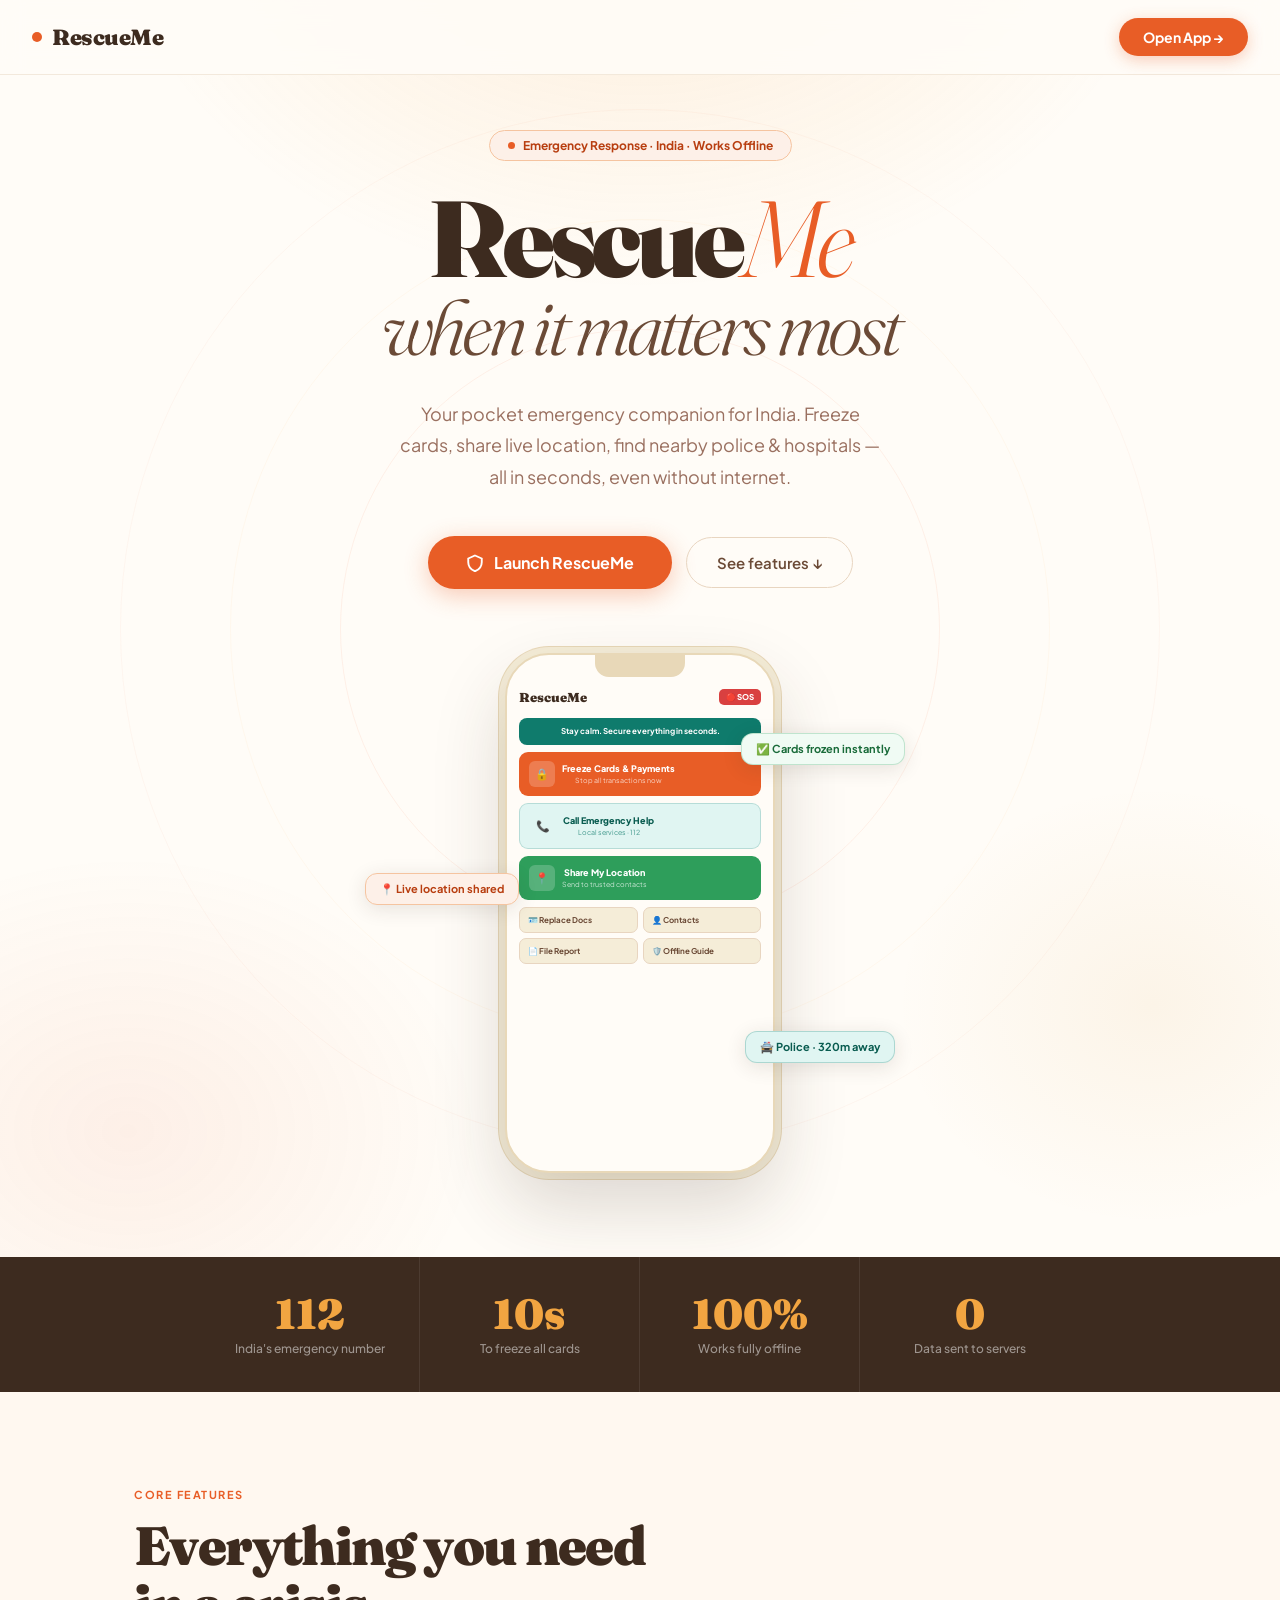
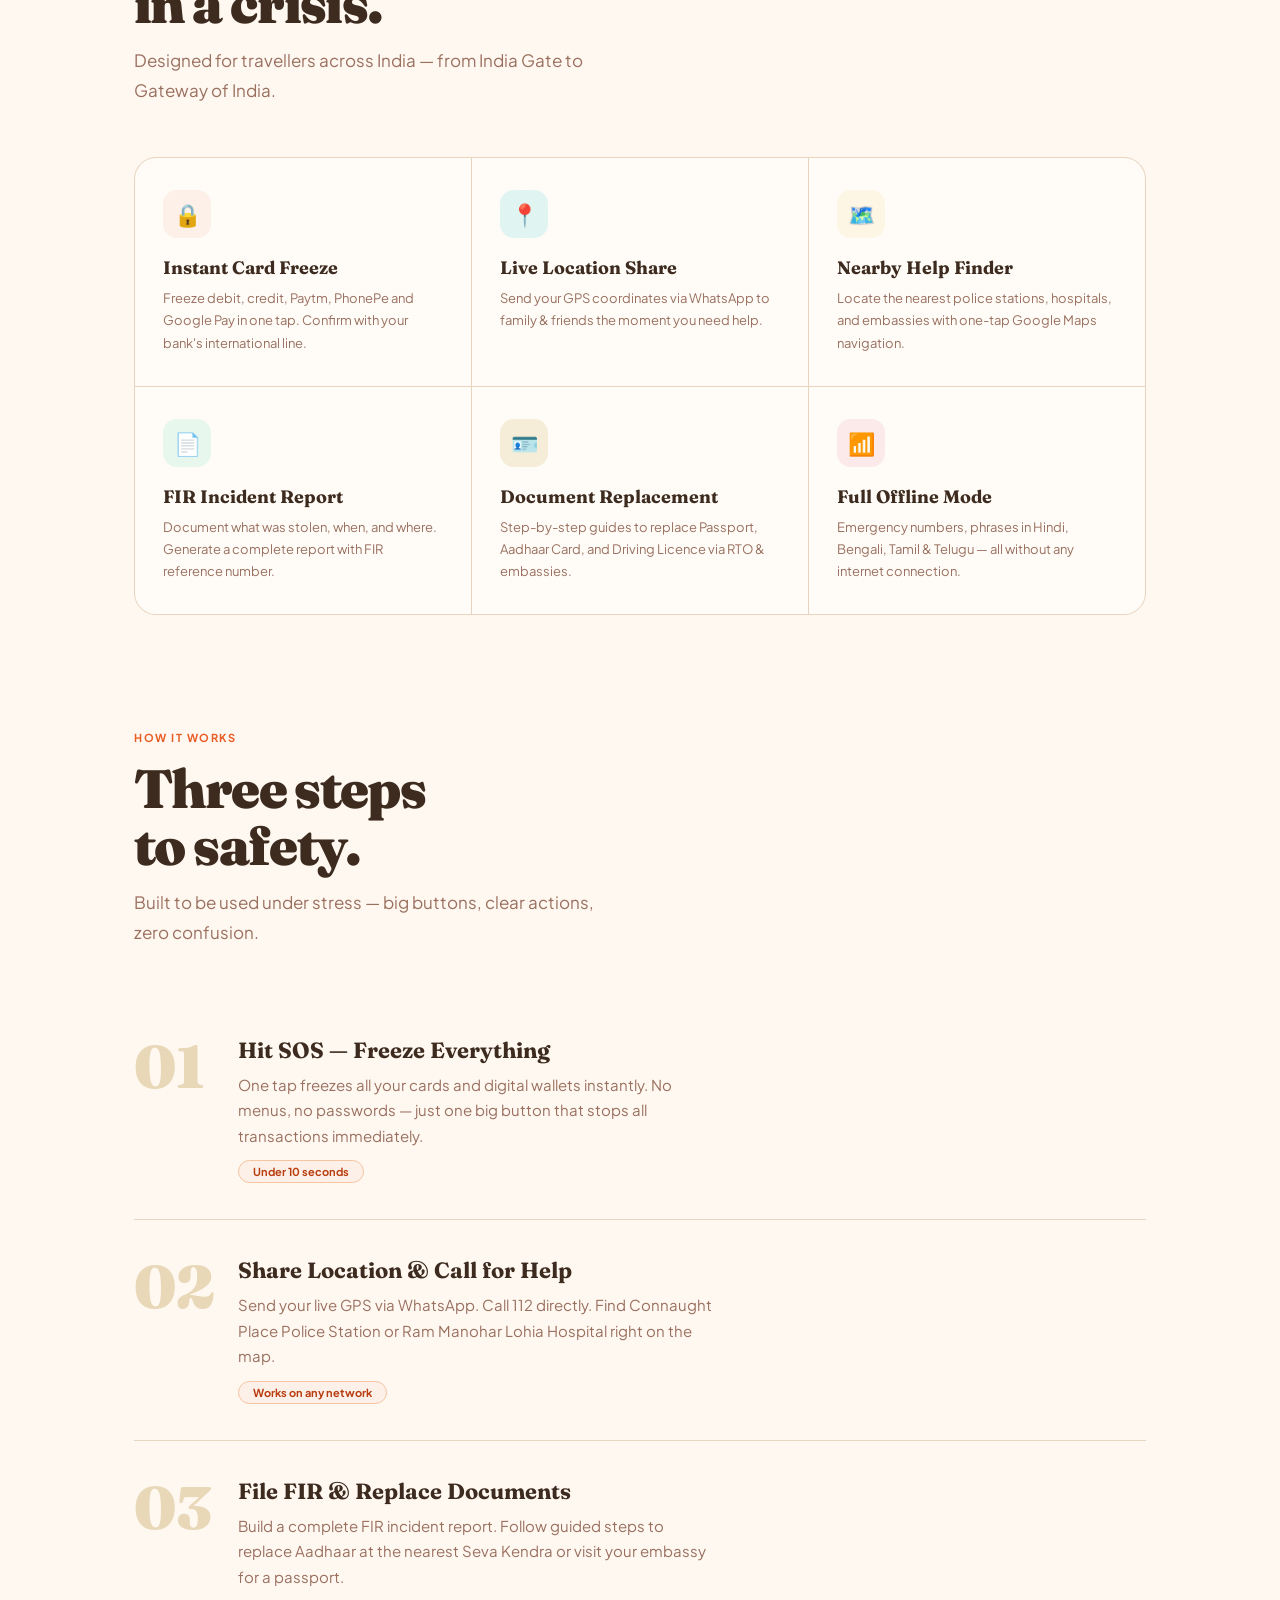
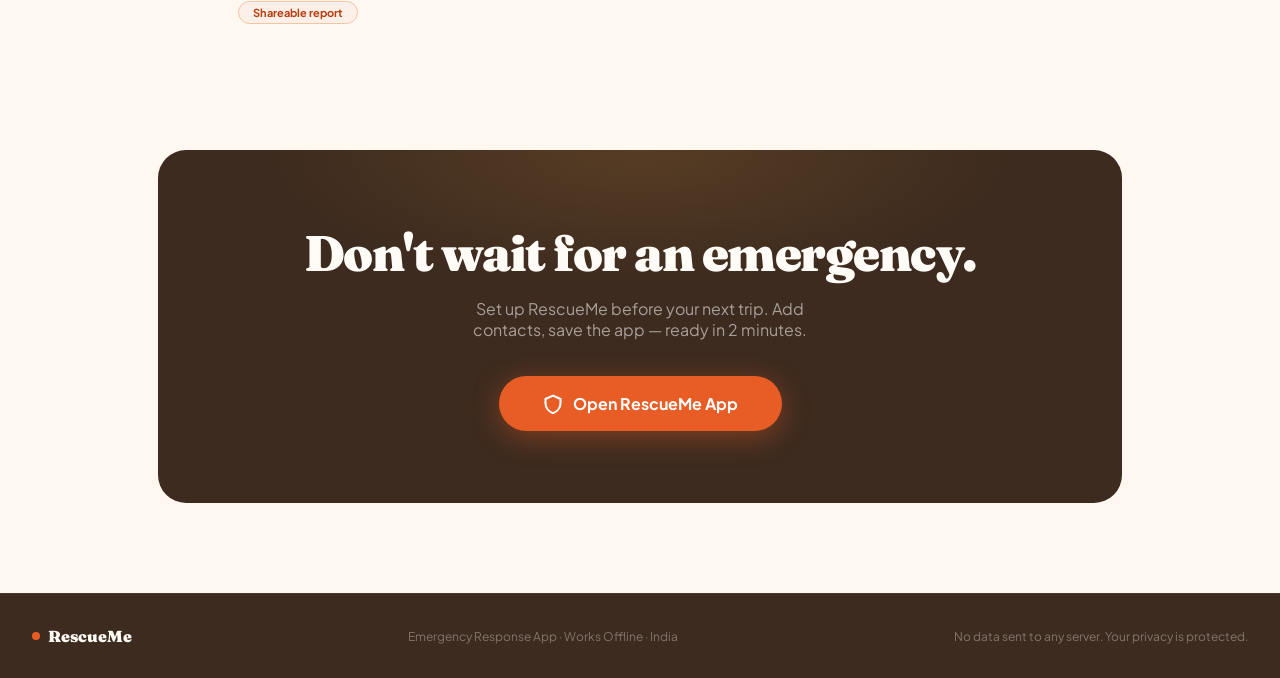
==== commit 4317cea4: "Add files via upload" ====
--- a/index.html
+++ b/index.html
@@ -4,670 +4,15 @@
 <meta charset="UTF-8"/>
 <meta name="viewport" content="width=device-width,initial-scale=1.0,maximum-scale=1.0,user-scalable=no"/>
 <meta name="theme-color" content="#E85D26"/>
-<title>RescueMe — Emergency Response India</title>
+<title>RescueMe - Emergency Response India</title>
 <link rel="preconnect" href="https://fonts.googleapis.com"/>
 <link rel="preconnect" href="https://fonts.gstatic.com" crossorigin/>
 <link href="https://fonts.googleapis.com/css2?family=Fraunces:ital,wght@0,300;0,600;0,700;0,900;1,300;1,700&family=Plus+Jakarta+Sans:wght@400;500;600;700;800&display=swap" rel="stylesheet"/>
-<style>
-/* ══════════════════════════════════════════════
-   RESET & ROOT
-══════════════════════════════════════════════ */
-*,*::before,*::after{box-sizing:border-box;margin:0;padding:0}
-:root{
-  /* Warm palette */
-  --saffron:#E85D26;
-  --saffron-d:#b83e10;
-  --saffron-l:#fdf0e8;
-  --saffron-m:#f5c4a0;
-  --amber:#F2A541;
-  --amber-l:#fef6e4;
-  --turmeric:#D48B1E;
-  --cream:#FFF8F0;
-  --warm-white:#FFFCF7;
-  --sand:#F5EDD8;
-  --sand-d:#E8D8B8;
-  --bark:#3D2B1F;
-  --bark-mid:#6B4A36;
-  --bark-light:#9A7060;
-  --clay:#C0694A;
-  --teal:#0F7B6C;
-  --teal-l:#E0F5F2;
-  --teal-d:#095c50;
-  --green:#2E9E5B;
-  --green-l:#E8F7EE;
-  --green-d:#1a6b3a;
-  --red:#D94040;
-  --red-l:#FCEAEA;
-  --blue:#3B82C4;
-  --blue-l:#EBF3FF;
-  --blue-d:#1e5a9a;
-
-  /* Surfaces */
-  --bg:var(--cream);
-  --surface:var(--warm-white);
-  --surface2:var(--sand);
-  --border:#E8D5C0;
-  --border-light:#F0E4D4;
-  --text:var(--bark);
-  --muted:var(--bark-light);
-
-  /* Radius */
-  --r-xs:6px;--r-sm:10px;--r-md:16px;--r-lg:22px;--r-xl:30px;
-
-  /* Shadows */
-  --sh-sm:0 1px 4px rgba(61,43,31,.08);
-  --sh:0 2px 12px rgba(61,43,31,.10);
-  --sh-md:0 4px 20px rgba(61,43,31,.12);
-  --sh-lg:0 8px 40px rgba(61,43,31,.16);
-
-  /* Fonts */
-  --font-head:'Fraunces',serif;
-  --font-body:'Plus Jakarta Sans',sans-serif;
-}
-
-html{scroll-behavior:smooth;-webkit-text-size-adjust:100%}
-body{
-  font-family:var(--font-body);color:var(--text);
-  background:var(--bg);overflow-x:hidden;
-  -webkit-font-smoothing:antialiased;
-}
-button{cursor:pointer;font-family:var(--font-body);border:none;background:none;transition:transform .12s,opacity .12s}
-button:active{transform:scale(.97)}
-a{color:inherit;text-decoration:none}
-input,textarea,select{font-family:var(--font-body)}
-img{display:block;max-width:100%}
-
-/* ══════════════════════════════════════════════
-   VIEW SWITCHING
-══════════════════════════════════════════════ */
-#view-landing{display:block}
-#view-app{display:none;height:100vh;height:100dvh;overflow:hidden}
-body.app-mode{overflow:hidden}
-body.app-mode #view-landing{display:none}
-body.app-mode #view-app{display:block}
-
-/* ══════════════════════════════════════════════
-   LANDING — NAV
-══════════════════════════════════════════════ */
-.l-nav{
-  position:fixed;top:0;left:0;right:0;z-index:100;
-  display:flex;align-items:center;justify-content:space-between;
-  padding:18px 32px;
-  background:rgba(255,252,247,.88);
-  backdrop-filter:blur(12px);
-  border-bottom:1px solid rgba(232,213,192,.5);
-}
-.l-logo{
-  display:flex;align-items:center;gap:10px;
-  font-family:var(--font-head);font-weight:900;font-size:22px;
-  color:var(--bark);letter-spacing:-.02em;
-}
-.l-logo-dot{
-  width:10px;height:10px;border-radius:50%;
-  background:var(--saffron);
-  animation:pulseDot 2s ease-in-out infinite;
-}
-@keyframes pulseDot{0%,100%{transform:scale(1);opacity:1}50%{transform:scale(.65);opacity:.6}}
-.l-nav-launch{
-  background:var(--saffron);color:#fff;
-  border-radius:50px;padding:10px 24px;
-  font-weight:700;font-size:14px;
-  box-shadow:0 4px 16px rgba(232,93,38,.3);
-  transition:all .2s;
-}
-.l-nav-launch:hover{background:var(--saffron-d);transform:translateY(-1px);box-shadow:0 6px 22px rgba(232,93,38,.38)}
-
-/* ══════════════════════════════════════════════
-   LANDING — HERO
-══════════════════════════════════════════════ */
-.l-hero{
-  min-height:100vh;
-  display:flex;flex-direction:column;align-items:center;
-  justify-content:center;
-  padding:130px 24px 80px;
-  text-align:center;
-  position:relative;
-  overflow:hidden;
-  background:var(--warm-white);
-}
-/* Warm radial background */
-.l-hero::before{
-  content:'';position:absolute;inset:0;
-  background:
-    radial-gradient(ellipse 70% 55% at 50% -10%, rgba(242,165,65,.18) 0%, transparent 60%),
-    radial-gradient(ellipse 50% 40% at 10% 90%, rgba(232,93,38,.08) 0%, transparent 55%),
-    radial-gradient(ellipse 40% 35% at 90% 80%, rgba(212,139,30,.07) 0%, transparent 50%);
-  pointer-events:none;
-}
-/* Decorative mandala-inspired rings */
-.hero-ring{
-  position:absolute;border-radius:50%;
-  border:1px solid rgba(232,93,38,.08);
-  pointer-events:none;
-}
-.hero-ring-1{width:600px;height:600px;top:50%;left:50%;transform:translate(-50%,-50%)}
-.hero-ring-2{width:820px;height:820px;top:50%;left:50%;transform:translate(-50%,-50%);border-color:rgba(242,165,65,.06)}
-.hero-ring-3{width:1040px;height:1040px;top:50%;left:50%;transform:translate(-50%,-50%);border-color:rgba(232,93,38,.04)}
-
-.l-hero-badge{
-  display:inline-flex;align-items:center;gap:8px;
-  background:var(--saffron-l);border:1px solid var(--saffron-m);
-  border-radius:50px;padding:7px 18px;
-  font-size:12px;font-weight:700;color:var(--saffron-d);
-  margin-bottom:28px;
-  animation:fadeUp .5s ease both;
-  position:relative;z-index:1;
-}
-.badge-dot{width:7px;height:7px;border-radius:50%;background:var(--saffron);animation:pulseDot 1.4s ease-in-out infinite}
-
-.l-hero h1{
-  font-family:var(--font-head);
-  font-size:clamp(56px,10vw,108px);
-  font-weight:900;line-height:.92;
-  letter-spacing:-.04em;
-  color:var(--bark);
-  margin-bottom:10px;
-  animation:fadeUp .55s .08s ease both;
-  position:relative;z-index:1;
-}
-.l-hero h1 em{
-  font-style:italic;color:var(--saffron);
-  font-weight:300;
-}
-.l-hero h1 .h1-line2{
-  display:block;font-weight:300;font-style:italic;
-  color:var(--bark-mid);font-size:.72em;
-  margin-top:4px;
-}
-.l-hero-sub{
-  font-size:clamp(15px,2vw,18px);
-  color:var(--bark-light);max-width:480px;
-  font-weight:400;line-height:1.75;
-  margin:24px auto 44px;
-  animation:fadeUp .55s .16s ease both;
-  position:relative;z-index:1;
-}
-.l-hero-actions{
-  display:flex;align-items:center;gap:14px;flex-wrap:wrap;justify-content:center;
-  animation:fadeUp .55s .24s ease both;
-  position:relative;z-index:1;
-}
-.btn-hero-primary{
-  background:var(--saffron);color:#fff;
-  border-radius:50px;padding:16px 38px;
-  font-size:16px;font-weight:700;
-  box-shadow:0 6px 24px rgba(232,93,38,.32);
-  transition:all .22s;display:flex;align-items:center;gap:10px;
-}
-.btn-hero-primary:hover{background:var(--saffron-d);transform:translateY(-2px);box-shadow:0 10px 32px rgba(232,93,38,.4)}
-.btn-hero-ghost{
-  background:transparent;color:var(--bark-mid);
-  border:1.5px solid var(--border);
-  border-radius:50px;padding:15px 30px;
-  font-size:15px;font-weight:600;
-  transition:all .2s;
-}
-.btn-hero-ghost:hover{border-color:var(--saffron-m);color:var(--saffron-d);background:var(--saffron-l)}
-
-/* ══════════════════════════════════════════════
-   LANDING — PHONE MOCKUP
-══════════════════════════════════════════════ */
-.hero-phone-section{
-  position:relative;z-index:1;
-  margin-top:64px;
-  animation:fadeUp .6s .32s ease both;
-}
-.phone-frame{
-  width:270px;height:520px;
-  background:var(--warm-white);
-  border-radius:44px;
-  border:2.5px solid var(--sand-d);
-  overflow:hidden;
-  box-shadow:
-    0 32px 72px rgba(61,43,31,.18),
-    0 0 0 6px var(--sand),
-    0 0 0 7px var(--sand-d);
-  margin:0 auto;
-  position:relative;
-}
-.phone-notch{
-  width:90px;height:22px;background:var(--sand-d);
-  border-radius:0 0 14px 14px;margin:0 auto;
-}
-.p-screen{padding:8px 12px 12px;display:flex;flex-direction:column;gap:7px}
-.p-topbar{display:flex;justify-content:space-between;align-items:center;padding:4px 0 6px}
-.p-appname{font-family:var(--font-head);font-weight:900;font-size:13px;color:var(--bark)}
-.p-sos{background:var(--red);color:#fff;border-radius:5px;padding:3px 7px;font-size:8px;font-weight:800}
-.p-calm{background:var(--teal);border-radius:8px;padding:8px;text-align:center;font-size:8px;font-weight:700;color:#fff;line-height:1.4}
-.p-btn{border-radius:9px;padding:9px 10px;display:flex;align-items:center;gap:7px}
-.p-ico{width:26px;height:26px;border-radius:6px;display:flex;align-items:center;justify-content:center;flex-shrink:0;font-size:11px}
-.p-lbl{font-size:9px;font-weight:800;line-height:1.2}
-.p-sub{font-size:7px;opacity:.75;margin-top:1px}
-.pb-saffron{background:var(--saffron)}.pb-saffron .p-lbl,.pb-saffron .p-sub{color:#fff}
-.pb-teal{background:var(--teal-l);border:1.5px solid rgba(15,123,108,.2)}.pb-teal .p-lbl{color:var(--teal-d)}.pb-teal .p-sub{color:var(--teal)}
-.pb-green{background:var(--green)}.pb-green .p-lbl,.pb-green .p-sub{color:#fff}
-.p-grid{display:grid;grid-template-columns:1fr 1fr;gap:5px}
-.p-mini{background:var(--sand);border:1px solid var(--border);border-radius:7px;padding:7px 8px;font-size:8px;font-weight:700;color:var(--bark-mid);display:flex;align-items:center;gap:5px}
-
-/* Floating badges */
-.f-badge{
-  position:absolute;
-  background:var(--warm-white);border:1.5px solid var(--border);
-  border-radius:12px;padding:8px 14px;
-  font-size:11px;font-weight:700;color:var(--bark);
-  box-shadow:var(--sh-md);white-space:nowrap;
-  animation:floatBadge 3.5s ease-in-out infinite;
-}
-.f-badge.fb1{top:80px;right:-130px;animation-delay:0s;color:var(--green-d);border-color:rgba(46,158,91,.25);background:#f0fbf4}
-.f-badge.fb2{top:220px;left:-140px;animation-delay:1.2s;color:var(--saffron-d);border-color:var(--saffron-m);background:var(--saffron-l)}
-.f-badge.fb3{bottom:110px;right:-120px;animation-delay:2.2s;color:var(--teal-d);border-color:rgba(15,123,108,.25);background:var(--teal-l)}
-@keyframes floatBadge{0%,100%{transform:translateY(0)}50%{transform:translateY(-9px)}}
-
-/* ══════════════════════════════════════════════
-   LANDING — STATS
-══════════════════════════════════════════════ */
-.l-stats{
-  background:var(--bark);
-  display:flex;justify-content:center;flex-wrap:wrap;
-}
-.l-stat{
-  flex:1;min-width:140px;max-width:220px;
-  padding:36px 24px;text-align:center;
-  border-right:1px solid rgba(255,255,255,.08);
-}
-.l-stat:last-child{border-right:none}
-.l-stat-num{font-family:var(--font-head);font-size:42px;font-weight:900;color:var(--amber);line-height:1}
-.l-stat-lbl{font-size:12px;color:rgba(255,255,255,.5);margin-top:6px;font-weight:500}
-
-/* ══════════════════════════════════════════════
-   LANDING — FEATURES
-══════════════════════════════════════════════ */
-.l-section{padding:90px 24px;max-width:1060px;margin:0 auto}
-.l-section-tag{
-  display:inline-block;
-  font-size:11px;font-weight:700;letter-spacing:.14em;text-transform:uppercase;
-  color:var(--saffron);margin-bottom:16px;
-}
-.l-section h2{
-  font-family:var(--font-head);
-  font-size:clamp(34px,5vw,54px);
-  font-weight:900;letter-spacing:-.03em;line-height:1.06;
-  color:var(--bark);margin-bottom:14px;
-}
-.l-section .l-lead{font-size:17px;color:var(--bark-light);max-width:460px;font-weight:400;line-height:1.75}
-
-.feat-grid{
-  display:grid;grid-template-columns:repeat(3,1fr);
-  gap:1px;background:var(--border);
-  border-radius:22px;overflow:hidden;
-  border:1px solid var(--border);
-  margin-top:52px;
-}
-.feat-card{
-  background:var(--warm-white);padding:32px 28px;
-  transition:background .2s;
-}
-.feat-card:hover{background:var(--saffron-l)}
-.feat-ico{
-  width:48px;height:48px;border-radius:14px;
-  display:flex;align-items:center;justify-content:center;
-  font-size:22px;margin-bottom:18px;
-}
-.feat-card h3{font-family:var(--font-head);font-size:18px;font-weight:700;color:var(--bark);margin-bottom:8px}
-.feat-card p{font-size:13px;color:var(--bark-light);line-height:1.7}
-.fi-saffron{background:var(--saffron-l)}
-.fi-amber{background:var(--amber-l)}
-.fi-teal{background:var(--teal-l)}
-.fi-green{background:var(--green-l)}
-.fi-sand{background:var(--sand)}
-.fi-red{background:var(--red-l)}
-
-/* ══════════════════════════════════════════════
-   LANDING — HOW IT WORKS
-══════════════════════════════════════════════ */
-.steps-list{margin-top:52px;display:flex;flex-direction:column;gap:0}
-.step-item{
-  display:flex;align-items:flex-start;gap:32px;
-  padding:36px 0;border-bottom:1px solid var(--border);
-}
-.step-item:last-child{border-bottom:none}
-.step-n{
-  font-family:var(--font-head);font-size:60px;font-weight:900;
-  color:var(--sand-d);line-height:1;flex-shrink:0;width:72px;
-}
-.step-body h3{font-family:var(--font-head);font-size:22px;font-weight:700;color:var(--bark);margin-bottom:8px}
-.step-body p{font-size:15px;color:var(--bark-light);line-height:1.7;max-width:480px}
-.step-chip{
-  display:inline-block;margin-top:12px;
-  background:var(--saffron-l);color:var(--saffron-d);
-  border:1px solid var(--saffron-m);
-  border-radius:50px;padding:4px 14px;font-size:11px;font-weight:700;
-}
-
-/* ══════════════════════════════════════════════
-   LANDING — CTA
-══════════════════════════════════════════════ */
-.l-cta{
-  margin:0 24px 90px;
-  background:var(--bark);
-  border-radius:28px;
-  padding:72px 48px;text-align:center;
-  position:relative;overflow:hidden;
-}
-.l-cta::before{
-  content:'';position:absolute;inset:0;
-  background:radial-gradient(ellipse 60% 60% at 50% 0%, rgba(242,165,65,.14) 0%, transparent 65%);
-  pointer-events:none;
-}
-.l-cta h2{font-family:var(--font-head);font-size:clamp(30px,5vw,50px);font-weight:900;letter-spacing:-.03em;color:var(--warm-white);margin-bottom:14px;position:relative;z-index:1}
-.l-cta p{font-size:16px;color:rgba(255,255,255,.55);max-width:400px;margin:0 auto 36px;font-weight:400;position:relative;z-index:1}
-.l-cta .btn-cta{
-  display:inline-flex;align-items:center;gap:10px;
-  background:var(--saffron);color:#fff;
-  border-radius:50px;padding:17px 44px;
-  font-size:16px;font-weight:700;
-  box-shadow:0 6px 28px rgba(232,93,38,.4);
-  transition:all .22s;position:relative;z-index:1;
-}
-.l-cta .btn-cta:hover{background:var(--amber);transform:translateY(-2px);box-shadow:0 10px 36px rgba(232,93,38,.45)}
-
-/* ══════════════════════════════════════════════
-   LANDING — FOOTER
-══════════════════════════════════════════════ */
-.l-footer{
-  background:var(--bark);border-top:1px solid rgba(255,255,255,.07);
-  padding:32px;display:flex;align-items:center;justify-content:space-between;flex-wrap:wrap;gap:16px;
-}
-.l-footer-logo{font-family:var(--font-head);font-weight:900;font-size:16px;color:var(--warm-white);display:flex;align-items:center;gap:8px}
-.l-footer p{font-size:12px;color:rgba(255,255,255,.35)}
-
-/* ══════════════════════════════════════════════
-   ANIMATIONS
-══════════════════════════════════════════════ */
-@keyframes fadeUp{from{opacity:0;transform:translateY(18px)}to{opacity:1;transform:translateY(0)}}
-@keyframes checkPop{0%{transform:scale(0)}70%{transform:scale(1.2)}100%{transform:scale(1)}}
-@keyframes pulseRing{0%{transform:scale(1);opacity:.5}100%{transform:scale(1.8);opacity:0}}
-
-.reveal{opacity:0;transform:translateY(20px);transition:opacity .55s ease,transform .55s ease}
-.reveal.vis{opacity:1;transform:translateY(0)}
-
-/* ══════════════════════════════════════════════
-   APP SHELL
-══════════════════════════════════════════════ */
-#view-app{
-  position:relative;overflow:hidden;
-  max-width:430px;margin:0 auto;
-  background:var(--warm-white);
-  box-shadow:0 0 60px rgba(61,43,31,.18);
-  height:100vh;height:100dvh;
-}
-
-.screen{
-  position:absolute;inset:0;
-  overflow-y:auto;overflow-x:hidden;
-  background:var(--bg);
-  padding-bottom:80px;
-  -webkit-overflow-scrolling:touch;
-  transform:translateX(100%);
-  transition:transform .32s cubic-bezier(.4,0,.2,1);
-  will-change:transform;
-}
-.screen.active{transform:translateX(0)}
-.screen.leaving{transform:translateX(-28%)}
-
-/* App topbar */
-.topbar{
-  display:flex;align-items:center;justify-content:space-between;
-  padding:14px 18px 12px;background:var(--warm-white);
-  border-bottom:1.5px solid var(--border);
-  position:sticky;top:0;z-index:10;
-}
-.topbar-title{font-weight:800;font-size:16px;color:var(--bark)}
-.back-btn{
-  width:36px;height:36px;border-radius:10px;
-  background:var(--sand);display:flex;align-items:center;justify-content:center;
-}
-.topbar-right{width:36px;height:36px;display:flex;align-items:center;justify-content:center}
-
-/* Padding wrapper */
-.pad{padding:16px 18px;display:flex;flex-direction:column;gap:11px}
-
-/* Calm banner */
-.calm-bar{
-  background:var(--teal);border-radius:var(--r-md);
-  padding:13px 16px;text-align:center;color:#fff;
-  font-weight:700;font-size:13px;line-height:1.5;
-}
-
-/* Big action buttons */
-.big-btn{
-  display:flex;align-items:center;gap:13px;
-  border-radius:var(--r-md);padding:14px 15px;
-  width:100%;text-align:left;
-  box-shadow:var(--sh);
-}
-.big-btn .ico{
-  width:46px;height:46px;border-radius:12px;flex-shrink:0;
-  display:flex;align-items:center;justify-content:center;
-}
-.big-btn .lbl{font-weight:800;font-size:15px}
-.big-btn .sub{font-weight:500;font-size:12px;opacity:.72;margin-top:2px}
-
-.bb-saffron{background:var(--saffron);color:#fff;border:none}.bb-saffron .ico{background:rgba(255,255,255,.22)}
-.bb-teal{background:var(--warm-white);border:2px solid var(--teal);color:var(--teal-d)}.bb-teal .ico{background:var(--teal-l)}
-.bb-green{background:var(--green);color:#fff;border:none}.bb-green .ico{background:rgba(255,255,255,.22)}
-.bb-amber{background:var(--amber);color:#fff;border:none}.bb-amber .ico{background:rgba(255,255,255,.22)}
-.bb-outline{background:var(--warm-white);border:1.5px solid var(--border);color:var(--bark)}
-
-/* Pulse wrap for SOS button */
-.pulse-wrap{position:relative;display:inline-block}
-.pulse-wrap::before{
-  content:'';position:absolute;inset:0;border-radius:inherit;
-  background:var(--saffron);animation:pulseRing 2s ease-out infinite;z-index:0;
-}
-
-/* Toggle rows */
-.tog-row{
-  display:flex;align-items:center;justify-content:space-between;gap:10px;
-  background:var(--warm-white);border-radius:var(--r-md);
-  border:1.5px solid var(--border);padding:12px 15px;
-}
-.tog-row .t-name{font-weight:700;font-size:14px;color:var(--bark)}
-.tog-row .t-hint{font-size:11px;color:var(--muted);margin-top:2px}
-.tog-sw{
-  width:48px;height:26px;border-radius:13px;
-  background:var(--green);position:relative;flex-shrink:0;
-  transition:background .2s;border:none;
-}
-.tog-sw.off{background:var(--sand-d)}
-.tog-sw::after{
-  content:'';position:absolute;top:3px;left:calc(100% - 22px);
-  width:20px;height:20px;border-radius:50%;background:#fff;
-  transition:left .2s;box-shadow:0 1px 4px rgba(0,0,0,.2);
-}
-.tog-sw.off::after{left:3px}
-
-/* Confirm badge */
-.confirm-badge{
-  background:var(--green-l);border:1.5px solid var(--green);
-  border-radius:var(--r-sm);padding:10px 14px;
-  display:flex;align-items:center;gap:8px;
-  color:var(--green-d);font-weight:700;font-size:13px;
-  animation:checkPop .4s cubic-bezier(.34,1.56,.64,1) both;
-}
-
-/* Section label */
-.sect-lbl{
-  font-weight:800;font-size:10px;color:var(--muted);
-  text-transform:uppercase;letter-spacing:.1em;margin-top:2px;
-}
-
-/* Cards */
-.app-card{
-  background:var(--warm-white);border-radius:var(--r-md);
-  border:1.5px solid var(--border);padding:14px 15px;box-shadow:var(--sh-sm);
-}
-
-/* Info boxes */
-.info-box{border-radius:var(--r-md);padding:12px 14px;font-size:12px;font-weight:600;line-height:1.6}
-.ib-teal{background:var(--teal-l);border:1px solid rgba(15,123,108,.2);color:var(--teal-d)}
-.ib-amber{background:var(--amber-l);border:1px solid rgba(212,139,30,.25);color:var(--turmeric)}
-.ib-green{background:var(--green-l);border:1px solid rgba(46,158,91,.2);color:var(--green-d)}
-.ib-saffron{background:var(--saffron-l);border:1px solid var(--saffron-m);color:var(--saffron-d)}
-
-/* Bottom nav */
-#bottom-nav{
-  position:absolute;bottom:0;left:0;right:0;height:64px;
-  background:var(--warm-white);border-top:1.5px solid var(--border);
-  display:flex;align-items:center;z-index:50;
-}
-.nav-btn{
-  flex:1;display:flex;flex-direction:column;align-items:center;
-  justify-content:center;gap:3px;height:100%;
-  color:var(--muted);transition:color .15s;font-size:10px;font-weight:700;
-}
-.nav-btn.active{color:var(--saffron)}
-.nav-btn svg{width:20px;height:20px}
-
-/* Map schematic */
-.map-area{
-  background:linear-gradient(135deg, #d4ede6 0%, #c8e5dc 100%);
-  border-radius:var(--r-lg);height:155px;position:relative;overflow:hidden;
-  border:1.5px solid rgba(15,123,108,.2);
-}
-.map-grid-h{position:absolute;left:0;right:0;height:1px;background:rgba(255,255,255,.5)}
-.map-grid-v{position:absolute;top:0;bottom:0;width:1px;background:rgba(255,255,255,.5)}
-.map-dot{position:absolute;width:11px;height:11px;border-radius:50%;border:2.5px solid #fff;transform:translate(-50%,-50%)}
-.map-you{width:15px;height:15px;background:var(--teal);box-shadow:0 0 0 5px rgba(15,123,108,.22);z-index:3}
-.map-lbl{position:absolute;font-size:8px;font-weight:800;transform:translate(-50%,0)}
-
-/* Place row */
-.place-row{
-  display:flex;align-items:center;justify-content:space-between;gap:10px;
-  background:var(--warm-white);border-radius:var(--r-md);
-  border:1.5px solid var(--border);padding:12px 13px;box-shadow:var(--sh-sm);
-}
-.place-ico{width:36px;height:36px;border-radius:10px;display:flex;align-items:center;justify-content:center;flex-shrink:0}
-.place-name{font-weight:700;font-size:13px;color:var(--bark)}
-.place-meta{font-size:11px;color:var(--muted);margin-top:2px}
-.open-dot{color:var(--green-d)}
-.closed-dot{color:var(--red)}
-.nav-go{
-  background:var(--teal);color:#fff;border:none;border-radius:8px;
-  padding:7px 12px;font-weight:800;font-size:11px;flex-shrink:0;
-  display:flex;align-items:center;gap:4px;
-}
-
-/* Pills */
-.pills{display:flex;gap:7px;overflow-x:auto;padding-bottom:2px}
-.pill{
-  border-radius:20px;padding:6px 15px;font-size:12px;font-weight:700;
-  flex-shrink:0;transition:all .15s;border:1.5px solid var(--border);
-  background:var(--warm-white);color:var(--muted);
-}
-.pill.on{background:var(--saffron);color:#fff;border-color:var(--saffron)}
-
-/* Step card */
-.step-card{
-  background:var(--warm-white);border-radius:var(--r-md);
-  border:1.5px solid var(--border);padding:14px 15px;transition:all .2s;
-}
-.step-card.done{background:var(--green-l);border-color:var(--green)}
-.step-num{
-  width:28px;height:28px;border-radius:50%;flex-shrink:0;
-  border:2px solid var(--border);
-  display:flex;align-items:center;justify-content:center;
-  font-size:11px;font-weight:800;color:var(--muted);
-  background:var(--sand);transition:all .2s;
-}
-.step-num.done{background:var(--green);border-color:var(--green);color:#fff}
-
-/* Contact card */
-.contact-card{
-  display:flex;align-items:center;justify-content:space-between;gap:10px;
-  background:var(--warm-white);border-radius:var(--r-md);
-  border:1.5px solid var(--border);padding:13px;box-shadow:var(--sh-sm);
-}
-.avatar{
-  width:42px;height:42px;border-radius:50%;
-  background:var(--saffron-l);display:flex;align-items:center;justify-content:center;flex-shrink:0;
-}
-
-/* Fields */
-.field{
-  width:100%;padding:11px 14px;border-radius:var(--r-sm);
-  border:1.5px solid var(--border);font-size:14px;
-  background:var(--warm-white);outline:none;color:var(--bark);
-  transition:border .15s;
-}
-.field:focus{border-color:var(--saffron);box-shadow:0 0 0 3px rgba(232,93,38,.1)}
-.field-lbl{font-size:12px;font-weight:700;color:var(--muted);display:block;margin-bottom:5px}
-
-/* Progress */
-.prog-track{height:6px;background:var(--sand-d);border-radius:3px;overflow:hidden}
-.prog-fill{height:100%;border-radius:3px;background:var(--saffron);transition:width .4s ease}
-
-/* Safe screen */
-.safe-circle{
-  width:90px;height:90px;border-radius:50%;background:var(--green);
-  display:flex;align-items:center;justify-content:center;
-  box-shadow:0 0 0 16px rgba(46,158,91,.18);
-}
-.safe-item{
-  display:flex;align-items:center;gap:12px;
-  background:var(--warm-white);border-radius:var(--r-md);
-  border:1.5px solid;padding:12px 15px;
-}
-
-/* Setting row */
-.setting-row{
-  display:flex;align-items:center;justify-content:space-between;
-  background:var(--warm-white);border-radius:var(--r-md);
-  border:1.5px solid var(--border);padding:14px 15px;
-}
-
-/* Offline badge */
-.offline-badge{
-  background:var(--bark);color:rgba(255,248,240,.85);
-  border-radius:var(--r-md);padding:10px 14px;
-  font-size:12px;font-weight:700;
-  display:flex;align-items:center;gap:8px;
-}
-
-/* Anims */
-.fu{animation:fadeUp .35s ease both}
-.fu1{animation-delay:.05s}.fu2{animation-delay:.10s}.fu3{animation-delay:.15s}
-.fu4{animation-delay:.20s}.fu5{animation-delay:.25s}
-
-/* ══════════════════════════════════════════════
-   RESPONSIVE
-══════════════════════════════════════════════ */
-@media(max-width:768px){
-  .l-nav{padding:14px 20px}
-  .l-hero{padding:110px 20px 64px}
-  .feat-grid{grid-template-columns:1fr}
-  .step-item{flex-direction:column;gap:12px}
-  .step-n{font-size:40px;width:auto}
-  .l-cta{margin:0 16px 64px;padding:48px 24px}
-  .l-footer{flex-direction:column;text-align:center;padding:24px}
-  .l-section{padding:60px 20px}
-  .l-stats .l-stat{flex:1 1 50%}
-  .f-badge{display:none}
-  .hero-ring{display:none}
-}
-@media(min-width:431px){
-  #view-app{border-radius:28px;margin-top:20px;margin-bottom:20px;height:calc(100vh - 40px);height:calc(100dvh - 40px)}
-}
-</style>
+<link rel="stylesheet" href="styles.css"/>
 </head>
 <body>
-
-<!-- ════════════════════════════════════════════
-     LANDING VIEW
-════════════════════════════════════════════ -->
 <div id="view-landing">
 
-  <!-- Nav -->
   <nav class="l-nav">
     <div class="l-logo">
       <span class="l-logo-dot"></span>
@@ -676,7 +21,6 @@
     <button class="l-nav-launch" onclick="launchApp()">Open App →</button>
   </nav>
 
-  <!-- Hero -->
   <section class="l-hero">
     <div class="hero-ring hero-ring-1"></div>
     <div class="hero-ring hero-ring-2"></div>
@@ -704,7 +48,6 @@
       <a href="#features" class="btn-hero-ghost">See features ↓</a>
     </div>
 
-    <!-- Phone mockup -->
     <div class="hero-phone-section">
       <div style="position:relative;display:inline-block">
         <div class="phone-frame">
@@ -742,7 +85,6 @@
     </div>
   </section>
 
-  <!-- Stats -->
   <div class="l-stats">
     <div class="l-stat reveal"><div class="l-stat-num">112</div><div class="l-stat-lbl">India's emergency number</div></div>
     <div class="l-stat reveal"><div class="l-stat-num">10s</div><div class="l-stat-lbl">To freeze all cards</div></div>
@@ -750,7 +92,6 @@
     <div class="l-stat reveal"><div class="l-stat-num">0</div><div class="l-stat-lbl">Data sent to servers</div></div>
   </div>
 
-  <!-- Features -->
   <div id="features" class="l-section">
     <div class="l-section-tag reveal">Core Features</div>
     <h2 class="reveal">Everything you need<br/>in a crisis.</h2>
@@ -789,7 +130,6 @@
     </div>
   </div>
 
-  <!-- How it works -->
   <div class="l-section" style="padding-top:20px">
     <div class="l-section-tag reveal">How It Works</div>
     <h2 class="reveal">Three steps<br/>to safety.</h2>
@@ -822,7 +162,6 @@
     </div>
   </div>
 
-  <!-- CTA -->
   <div style="max-width:1060px;margin:0 auto;padding:0 24px">
     <div class="l-cta">
       <h2>Don't wait for an emergency.</h2>
@@ -834,798 +173,13 @@
     </div>
   </div>
 
-  <!-- Footer -->
   <footer class="l-footer">
     <div class="l-footer-logo"><span style="width:8px;height:8px;border-radius:50%;background:var(--saffron);display:inline-block"></span>RescueMe</div>
     <p>Emergency Response App · Works Offline · India</p>
     <p>No data sent to any server. Your privacy is protected.</p>
   </footer>
 
-</div><!-- /view-landing -->
-
-
-<!-- ════════════════════════════════════════════
-     APP VIEW
-════════════════════════════════════════════ -->
-<div id="view-app">
-
-  <!-- SCREEN 1: Home -->
-  <div class="screen active" id="screen-home">
-    <div style="padding:18px 18px 0;display:flex;align-items:center;justify-content:space-between">
-      <div>
-        <p style="font-size:10px;color:var(--muted);font-weight:700;letter-spacing:.08em;text-transform:uppercase">RescueMe</p>
-        <h1 style="font-size:26px;font-weight:900;font-family:var(--font-head);color:var(--bark)">Emergency</h1>
-      </div>
-      <div style="display:flex;gap:8px;align-items:center">
-        <div style="background:var(--red-l);color:var(--red);border-radius:8px;padding:5px 11px;font-size:10px;font-weight:800;border:1.5px solid #f0b0b0">🔴 SOS Mode</div>
-        <button onclick="exitApp()" style="width:32px;height:32px;border-radius:8px;background:var(--sand);display:flex;align-items:center;justify-content:center;font-size:13px" title="Back to home">🏠</button>
-      </div>
-    </div>
-    <div class="pad">
-      <div class="calm-bar fu">Stay calm. You can secure everything in seconds.</div>
-
-      <button class="big-btn bb-saffron fu fu1 pulse-wrap" onclick="go('secure')" style="position:relative;z-index:1">
-        <div class="ico"><svg viewBox="0 0 24 24" fill="none" stroke="#fff" stroke-width="2.2" stroke-linecap="round" width="22" height="22"><rect x="3" y="11" width="18" height="10" rx="3"/><path d="M7 11V7a5 5 0 0 1 10 0v4"/></svg></div>
-        <div><div class="lbl">Freeze Cards & Payments</div><div class="sub">Stop all transactions now</div></div>
-      </button>
-
-      <button class="big-btn bb-teal fu fu2" onclick="go('help')">
-        <div class="ico"><svg viewBox="0 0 24 24" fill="none" stroke="var(--teal)" stroke-width="2.2" stroke-linecap="round" width="22" height="22"><path d="M22 16.9a18.3 18.3 0 0 1-5.1-.6 1 1 0 0 0-1 .24l-2.2 2.2a14.5 14.5 0 0 1-6.4-6.4l2.2-2.2a1 1 0 0 0 .24-1A18.3 18.3 0 0 1 9.1 4a1 1 0 0 0-1-1H4a1 1 0 0 0-1 1 19 19 0 0 0 19 19 1 1 0 0 0 1-1v-4a1 1 0 0 0-1-1z"/></svg></div>
-        <div><div class="lbl">Call Emergency Help</div><div class="sub">Local services &amp; embassy · 112</div></div>
-      </button>
-
-      <button class="big-btn bb-green fu fu3" onclick="shareLocation()">
-        <div class="ico"><svg viewBox="0 0 24 24" fill="none" stroke="#fff" stroke-width="2.2" stroke-linecap="round" width="22" height="22"><circle cx="12" cy="10" r="4"/><path d="M12 2a8 8 0 0 0-8 8c0 5.4 8 14 8 14s8-8.6 8-14a8 8 0 0 0-8-8z"/></svg></div>
-        <div><div class="lbl">Share My Location</div><div class="sub">Send to trusted contacts instantly</div></div>
-      </button>
-
-      <button class="big-btn bb-teal fu fu4" onclick="go('nearby')">
-        <div class="ico"><svg viewBox="0 0 24 24" fill="none" stroke="var(--teal)" stroke-width="2.2" stroke-linecap="round" width="22" height="22"><polygon points="1 6 1 22 8 18 16 22 23 18 23 2 16 6 8 2 1 6"/><line x1="8" y1="2" x2="8" y2="18"/><line x1="16" y1="6" x2="16" y2="22"/></svg></div>
-        <div><div class="lbl">Find Nearby Help</div><div class="sub">Police, embassies, hospitals</div></div>
-      </button>
-
-      <p class="sect-lbl fu fu5">More actions</p>
-      <div style="display:grid;grid-template-columns:1fr 1fr;gap:9px" class="fu fu5">
-        <button onclick="go('documents')" style="background:var(--warm-white);border:1.5px solid var(--border);border-radius:var(--r-md);padding:13px 11px;display:flex;flex-direction:column;align-items:flex-start;gap:7px;font-weight:700;font-size:13px;color:var(--bark);box-shadow:var(--sh-sm);text-align:left">
-          <svg viewBox="0 0 24 24" fill="none" stroke="var(--teal)" stroke-width="2.2" stroke-linecap="round" width="20" height="20"><rect x="3" y="2" width="18" height="20" rx="2"/><circle cx="12" cy="10" r="3"/><path d="M7 20h10"/><path d="M9 16h6"/></svg>Replace Documents
-        </button>
-        <button onclick="go('contacts')" style="background:var(--warm-white);border:1.5px solid var(--border);border-radius:var(--r-md);padding:13px 11px;display:flex;flex-direction:column;align-items:flex-start;gap:7px;font-weight:700;font-size:13px;color:var(--bark);box-shadow:var(--sh-sm);text-align:left">
-          <svg viewBox="0 0 24 24" fill="none" stroke="var(--green)" stroke-width="2.2" stroke-linecap="round" width="20" height="20"><circle cx="12" cy="8" r="4"/><path d="M20 20c0-4-3.6-7-8-7s-8 3-8 7"/></svg>Emergency Contacts
-        </button>
-        <button onclick="go('incident')" style="background:var(--warm-white);border:1.5px solid var(--border);border-radius:var(--r-md);padding:13px 11px;display:flex;flex-direction:column;align-items:flex-start;gap:7px;font-weight:700;font-size:13px;color:var(--bark);box-shadow:var(--sh-sm);text-align:left">
-          <svg viewBox="0 0 24 24" fill="none" stroke="var(--saffron)" stroke-width="2.2" stroke-linecap="round" width="20" height="20"><path d="M14 2H6a2 2 0 0 0-2 2v16a2 2 0 0 0 2 2h12a2 2 0 0 0 2-2V8z"/><polyline points="14 2 14 8 20 8"/><line x1="16" y1="13" x2="8" y2="13"/><line x1="16" y1="17" x2="8" y2="17"/></svg>File Report
-        </button>
-        <button onclick="go('offline')" style="background:var(--warm-white);border:1.5px solid var(--border);border-radius:var(--r-md);padding:13px 11px;display:flex;flex-direction:column;align-items:flex-start;gap:7px;font-weight:700;font-size:13px;color:var(--bark);box-shadow:var(--sh-sm);text-align:left">
-          <svg viewBox="0 0 24 24" fill="none" stroke="var(--amber)" stroke-width="2.2" stroke-linecap="round" width="20" height="20"><path d="M12 2l9 4v5c0 5.2-3.8 10-9 12-5.2-2-9-6.8-9-12V6l9-4z"/></svg>Offline Guide
-        </button>
-      </div>
-      <div id="home-progress" style="display:none" class="info-box ib-green">
-        <strong>Actions completed:</strong><span id="home-progress-text"></span>
-      </div>
-    </div>
-  </div>
-
-  <!-- SCREEN 2: Secure -->
-  <div class="screen" id="screen-secure">
-    <div class="topbar">
-      <button class="back-btn" onclick="back()"><svg viewBox="0 0 24 24" fill="none" stroke="var(--saffron)" stroke-width="2.2" stroke-linecap="round" width="18" height="18"><polyline points="15 18 9 12 15 6"/></svg></button>
-      <span class="topbar-title">Secure My Accounts</span>
-      <div class="topbar-right"></div>
-    </div>
-    <div class="pad">
-      <button id="freeze-all-btn" class="big-btn bb-saffron" onclick="freezeAll()" style="justify-content:center;font-size:16px;font-weight:900;padding:17px">
-        <svg viewBox="0 0 24 24" fill="none" stroke="#fff" stroke-width="2.5" stroke-linecap="round" width="24" height="24"><rect x="3" y="11" width="18" height="10" rx="3"/><path d="M7 11V7a5 5 0 0 1 10 0v4"/></svg>
-        &nbsp;Freeze Everything Now
-      </button>
-      <div id="freeze-confirm" style="display:none" class="confirm-badge">
-        <svg viewBox="0 0 24 24" fill="none" stroke="var(--green-d)" stroke-width="2.5" stroke-linecap="round" width="16" height="16"><polyline points="20 6 9 17 4 12"/></svg>
-        Your cards are now frozen.
-      </div>
-      <p class="sect-lbl">Financial Accounts</p>
-      <div class="tog-row"><div><div class="t-name">Debit Card</div><div class="t-hint">Primary account</div></div><button class="tog-sw" id="tog-debit" onclick="toggleCard(this,'debit')"></button></div>
-      <div class="tog-row"><div><div class="t-name">Credit Card</div><div class="t-hint">All credit lines</div></div><button class="tog-sw" id="tog-credit" onclick="toggleCard(this,'credit')"></button></div>
-      <div class="tog-row"><div><div class="t-name">Digital Wallets</div><div class="t-hint">Paytm, PhonePe, Google Pay</div></div><button class="tog-sw" id="tog-digital" onclick="toggleCard(this,'digital')"></button></div>
-      <div class="tog-row"><div><div class="t-name">Banking App</div><div class="t-hint">Lock remote access</div></div><button class="tog-sw" id="tog-banking" onclick="toggleCard(this,'banking')"></button></div>
-      <div style="height:1px;background:var(--border)"></div>
-      <p class="sect-lbl">Report Stolen Documents</p>
-      <div class="tog-row"><div><div class="t-name">Passport</div><div class="t-hint">Notify border control</div></div><button class="tog-sw off" id="tog-passport" onclick="toggleDoc(this,'passport')"></button></div>
-      <div class="tog-row"><div><div class="t-name">Driver's Licence</div><div class="t-hint">Flag as lost/stolen</div></div><button class="tog-sw off" id="tog-licence" onclick="toggleDoc(this,'licence')"></button></div>
-      <div class="tog-row"><div><div class="t-name">Aadhaar Card</div><div class="t-hint">Report to authorities</div></div><button class="tog-sw off" id="tog-nid" onclick="toggleDoc(this,'nid')"></button></div>
-      <div class="info-box ib-teal">💡 <strong>Tip:</strong> Call your bank's international line to confirm the freeze and request emergency cash transfer.</div>
-      <button onclick="go('safe')" style="background:var(--green);color:#fff;border:none;border-radius:var(--r-md);padding:14px;font-weight:800;font-size:14px;width:100%">View Safety Summary →</button>
-    </div>
-  </div>
-
-  <!-- SCREEN 3: Help -->
-  <div class="screen" id="screen-help">
-    <div class="topbar">
-      <button class="back-btn" onclick="back()"><svg viewBox="0 0 24 24" fill="none" stroke="var(--saffron)" stroke-width="2.2" stroke-linecap="round" width="18" height="18"><polyline points="15 18 9 12 15 6"/></svg></button>
-      <span class="topbar-title">Emergency Help</span>
-      <div class="topbar-right"></div>
-    </div>
-    <div class="pad">
-      <div style="display:inline-flex;align-items:center;gap:6px;background:var(--teal-l);border-radius:8px;padding:5px 12px;font-weight:800;font-size:11px;color:var(--teal-d)">
-        📍 New Delhi · Emergency: 112
-      </div>
-      <a href="tel:112" onclick="markAction('help')" class="big-btn bb-saffron" style="display:flex">
-        <div class="ico"><svg viewBox="0 0 24 24" fill="none" stroke="#fff" stroke-width="2.2" stroke-linecap="round" width="22" height="22"><path d="M22 16.9a18.3 18.3 0 0 1-5.1-.6 1 1 0 0 0-1 .24l-2.2 2.2a14.5 14.5 0 0 1-6.4-6.4l2.2-2.2a1 1 0 0 0 .24-1A18.3 18.3 0 0 1 9.1 4a1 1 0 0 0-1-1H4a1 1 0 0 0-1 1 19 19 0 0 0 19 19 1 1 0 0 0 1-1v-4a1 1 0 0 0-1-1z"/></svg></div>
-        <div><div class="lbl">Call 112 — Emergency</div><div class="sub" style="color:rgba(255,255,255,.75)">Police, fire, ambulance</div></div>
-      </a>
-      <a href="tel:+911123792100" onclick="markAction('embassy')" class="big-btn bb-teal" style="display:flex">
-        <div class="ico"><svg viewBox="0 0 24 24" fill="none" stroke="var(--teal)" stroke-width="2.2" stroke-linecap="round" width="22" height="22"><rect x="3" y="10" width="18" height="12" rx="2"/><path d="M8 22V10"/><path d="M16 22V10"/><path d="M12 4l9 6H3l9-6z"/></svg></div>
-        <div><div class="lbl">Call Your Embassy</div><div class="sub">24/7 citizen support line</div></div>
-      </a>
-      <p class="sect-lbl">Trusted Contacts</p>
-      <div id="help-contacts-list"></div>
-      <button class="big-btn bb-green" onclick="shareLocation();markAction('location')" style="margin-top:2px">
-        <div class="ico"><svg viewBox="0 0 24 24" fill="none" stroke="#fff" stroke-width="2.2" stroke-linecap="round" width="22" height="22"><circle cx="12" cy="10" r="4"/><path d="M12 2a8 8 0 0 0-8 8c0 5.4 8 14 8 14s8-8.6 8-14a8 8 0 0 0-8-8z"/></svg></div>
-        <div><div class="lbl">Share Live Location</div><div class="sub" style="color:rgba(255,255,255,.8)">Via WhatsApp or SMS</div></div>
-      </button>
-      <p class="sect-lbl">International Numbers</p>
-      <div id="intl-numbers"></div>
-      <div class="calm-bar">Help is nearby. You are not alone.</div>
-    </div>
-  </div>
-
-  <!-- SCREEN 4: Nearby -->
-  <div class="screen" id="screen-nearby">
-    <div class="topbar">
-      <button class="back-btn" onclick="back()"><svg viewBox="0 0 24 24" fill="none" stroke="var(--saffron)" stroke-width="2.2" stroke-linecap="round" width="18" height="18"><polyline points="15 18 9 12 15 6"/></svg></button>
-      <span class="topbar-title">Nearby Help</span>
-      <div class="topbar-right"></div>
-    </div>
-    <div class="pad">
-      <div class="map-area">
-        <div class="map-grid-h" style="top:32%"></div><div class="map-grid-h" style="top:64%"></div>
-        <div class="map-grid-v" style="left:33%"></div><div class="map-grid-v" style="left:66%"></div>
-        <div class="map-dot map-you" style="top:50%;left:50%"></div>
-        <span class="map-lbl" style="top:58%;left:50%;color:var(--teal-d)">You</span>
-        <div class="map-dot" style="top:28%;left:65%;background:var(--saffron)"></div>
-        <span class="map-lbl" style="top:18%;left:64%;color:var(--saffron-d);font-size:7px">Police</span>
-        <div class="map-dot" style="top:22%;left:32%;background:var(--amber)"></div>
-        <span class="map-lbl" style="top:12%;left:28%;color:var(--turmeric);font-size:7px">Embassy</span>
-        <div class="map-dot" style="top:68%;left:26%;background:var(--green)"></div>
-        <span class="map-lbl" style="top:76%;left:22%;color:var(--green-d);font-size:7px">Hospital</span>
-        <div class="map-dot" style="top:70%;left:72%;background:var(--saffron)"></div>
-        <div style="position:absolute;bottom:8px;right:10px;display:flex;gap:7px">
-          <span style="display:flex;align-items:center;gap:3px;font-size:8px;font-weight:800"><span style="width:7px;height:7px;border-radius:50%;background:var(--saffron);display:inline-block"></span>Police</span>
-          <span style="display:flex;align-items:center;gap:3px;font-size:8px;font-weight:800"><span style="width:7px;height:7px;border-radius:50%;background:var(--amber);display:inline-block"></span>Embassy</span>
-          <span style="display:flex;align-items:center;gap:3px;font-size:8px;font-weight:800"><span style="width:7px;height:7px;border-radius:50%;background:var(--green);display:inline-block"></span>Hospital</span>
-        </div>
-      </div>
-      <div class="pills">
-        <button class="pill on" onclick="filterPlaces('All',this)">All</button>
-        <button class="pill" onclick="filterPlaces('police',this)">Police</button>
-        <button class="pill" onclick="filterPlaces('embassy',this)">Embassy</button>
-        <button class="pill" onclick="filterPlaces('hospital',this)">Hospital</button>
-      </div>
-      <p class="sect-lbl" id="nearby-count">4 locations nearby</p>
-      <div id="places-list"></div>
-    </div>
-  </div>
-
-  <!-- SCREEN 5: Safe -->
-  <div class="screen" id="screen-safe" style="background:var(--green-l)">
-    <div style="min-height:100vh;display:flex;flex-direction:column;align-items:center;justify-content:center;padding:40px 24px 100px;text-align:center;gap:20px">
-      <div class="safe-circle"><svg viewBox="0 0 24 24" fill="none" stroke="#fff" stroke-width="2.8" stroke-linecap="round" width="40" height="40"><polyline points="20 6 9 17 4 12"/></svg></div>
-      <div>
-        <h1 style="font-size:28px;font-weight:900;color:var(--green-d);font-family:var(--font-head)">You're safe.</h1>
-        <p style="font-size:15px;color:var(--green-d);opacity:.8;font-weight:600;margin-top:6px">Help is on the way. You handled this.</p>
-      </div>
-      <div style="width:100%;display:flex;flex-direction:column;gap:8px" id="safe-checklist"></div>
-      <div class="app-card" style="width:100%;text-align:center">
-        <p style="font-size:12px;color:var(--muted);font-weight:600;line-height:1.7">Your emergency session has been recorded.<br>Share the incident report with police or your bank.</p>
-      </div>
-      <div style="width:100%;display:flex;flex-direction:column;gap:8px">
-        <button onclick="go('incident')" style="background:var(--teal);color:#fff;border:none;border-radius:var(--r-md);padding:14px;font-weight:800;font-size:14px;width:100%">Generate Incident Report</button>
-        <button onclick="go('home')" style="background:var(--warm-white);color:var(--bark);border:1.5px solid var(--border);border-radius:var(--r-md);padding:14px;font-weight:700;font-size:14px;width:100%">Back to Dashboard</button>
-      </div>
-    </div>
-  </div>
-
-  <!-- SCREEN 6: Contacts -->
-  <div class="screen" id="screen-contacts">
-    <div class="topbar">
-      <button class="back-btn" onclick="back()"><svg viewBox="0 0 24 24" fill="none" stroke="var(--saffron)" stroke-width="2.2" stroke-linecap="round" width="18" height="18"><polyline points="15 18 9 12 15 6"/></svg></button>
-      <span class="topbar-title">Emergency Contacts</span>
-      <button onclick="toggleAddForm()" style="width:36px;height:36px;border-radius:10px;background:var(--saffron);display:flex;align-items:center;justify-content:center">
-        <svg viewBox="0 0 24 24" fill="none" stroke="#fff" stroke-width="2.5" stroke-linecap="round" width="18" height="18"><line x1="12" y1="5" x2="12" y2="19"/><line x1="5" y1="12" x2="19" y2="12"/></svg>
-      </button>
-    </div>
-    <div class="pad">
-      <div id="add-contact-form" style="display:none;background:var(--saffron-l);border:1.5px solid var(--saffron-m);border-radius:var(--r-lg);padding:16px;gap:10px;flex-direction:column">
-        <p style="font-weight:800;font-size:14px;color:var(--saffron-d)">Add Contact</p>
-        <input class="field" id="c-name" type="text" placeholder="Full name *"/>
-        <input class="field" id="c-phone" type="tel" placeholder="+91 98765 43210 *"/>
-        <input class="field" id="c-rel" type="text" placeholder="Relation (e.g. Sister)"/>
-        <div style="display:flex;gap:8px">
-          <button onclick="addContact()" style="flex:1;background:var(--saffron);color:#fff;border:none;border-radius:10px;padding:10px;font-weight:800;font-size:14px">Save</button>
-          <button onclick="toggleAddForm()" style="flex:1;background:var(--warm-white);color:var(--bark);border:1.5px solid var(--border);border-radius:10px;padding:10px;font-weight:700;font-size:14px">Cancel</button>
-        </div>
-      </div>
-      <p class="sect-lbl" id="contacts-count">2 contacts saved</p>
-      <div id="contacts-list"></div>
-      <div class="info-box ib-amber" style="margin-top:4px">💡 Add contacts <strong>before</strong> traveling — they'll work offline too.</div>
-    </div>
-  </div>
-
-  <!-- SCREEN 7: Incident -->
-  <div class="screen" id="screen-incident">
-    <div class="topbar">
-      <button class="back-btn" onclick="back()"><svg viewBox="0 0 24 24" fill="none" stroke="var(--saffron)" stroke-width="2.2" stroke-linecap="round" width="18" height="18"><polyline points="15 18 9 12 15 6"/></svg></button>
-      <span class="topbar-title">Incident Report</span>
-      <div class="topbar-right"></div>
-    </div>
-    <div class="pad">
-      <div class="app-card" style="gap:8px;display:flex;flex-direction:column">
-        <div style="display:flex;justify-content:space-between">
-          <span style="font-weight:700;font-size:13px">Completeness</span>
-          <span style="font-weight:800;font-size:13px;color:var(--saffron)" id="inc-pct">0/4</span>
-        </div>
-        <div class="prog-track"><div class="prog-fill" id="inc-bar" style="width:0%"></div></div>
-      </div>
-      <p class="sect-lbl">Incident Details</p>
-      <div><label class="field-lbl">What was stolen or lost?</label><input class="field" id="inc-what" type="text" placeholder="e.g. Wallet, passport, phone" oninput="updateIncidentBar()"/></div>
-      <div><label class="field-lbl">When did it happen?</label><input class="field" id="inc-when" type="text" placeholder="e.g. Today at 3:30 PM" oninput="updateIncidentBar()"/></div>
-      <div><label class="field-lbl">Where did it happen?</label><input class="field" id="inc-where" type="text" placeholder="e.g. India Gate, New Delhi" oninput="updateIncidentBar()"/></div>
-      <div><label class="field-lbl">Police reference / FIR number</label><input class="field" id="inc-ref" type="text" placeholder="Leave blank if not yet obtained"/></div>
-      <div><label class="field-lbl">Description of events</label><textarea class="field" id="inc-desc" rows="4" placeholder="Describe what happened in as much detail as you can remember..." oninput="updateIncidentBar()" style="resize:vertical;line-height:1.6"></textarea></div>
-      <p class="sect-lbl">Report Preview</p>
-      <div id="report-preview" style="background:var(--sand);border-radius:var(--r-md);border:1.5px solid var(--border);padding:14px 15px;font-family:monospace;font-size:11px;color:var(--muted);white-space:pre-wrap;line-height:1.7;max-height:180px;overflow-y:auto"></div>
-      <div id="inc-confirm" style="display:none" class="confirm-badge">
-        <svg viewBox="0 0 24 24" fill="none" stroke="var(--green-d)" stroke-width="2.5" stroke-linecap="round" width="16" height="16"><polyline points="20 6 9 17 4 12"/></svg>
-        Report copied to clipboard!
-      </div>
-      <div style="display:flex;flex-direction:column;gap:8px">
-        <button onclick="copyReport()" style="background:var(--teal);color:#fff;border:none;border-radius:var(--r-md);padding:14px;font-weight:800;font-size:14px;display:flex;align-items:center;justify-content:center;gap:8px">
-          <svg viewBox="0 0 24 24" fill="none" stroke="#fff" stroke-width="2.2" stroke-linecap="round" width="16" height="16"><rect x="9" y="9" width="13" height="13" rx="2"/><path d="M5 15H4a2 2 0 0 1-2-2V4a2 2 0 0 1 2-2h9a2 2 0 0 1 2 2v1"/></svg>
-          Copy Full Report
-        </button>
-        <button onclick="saveReport()" style="background:var(--green);color:#fff;border:none;border-radius:var(--r-md);padding:14px;font-weight:800;font-size:14px">Save Report</button>
-      </div>
-    </div>
-  </div>
-
-  <!-- SCREEN 8: Documents -->
-  <div class="screen" id="screen-documents">
-    <div class="topbar">
-      <button class="back-btn" onclick="docBack()"><svg viewBox="0 0 24 24" fill="none" stroke="var(--saffron)" stroke-width="2.2" stroke-linecap="round" width="18" height="18"><polyline points="15 18 9 12 15 6"/></svg></button>
-      <span class="topbar-title" id="doc-title">Document Replacement</span>
-      <div class="topbar-right"></div>
-    </div>
-    <div class="pad">
-      <div id="doc-home">
-        <div class="info-box ib-teal" style="margin-bottom:4px">Select a document and follow the step-by-step guide to get a replacement.</div>
-        <p class="sect-lbl">Select a document</p>
-        <div style="display:flex;flex-direction:column;gap:9px;margin-top:6px">
-          <button class="big-btn bb-outline" onclick="showDocGuide('passport')">
-            <div class="ico" style="background:var(--teal-l)">🛂</div>
-            <div><div class="lbl">Passport</div><div class="sub" style="color:var(--muted)">5 steps · Embassy process</div></div>
-            <svg viewBox="0 0 24 24" fill="none" stroke="var(--muted)" stroke-width="2" stroke-linecap="round" style="margin-left:auto;width:16px;height:16px"><polyline points="9 18 15 12 9 6"/></svg>
-          </button>
-          <button class="big-btn bb-outline" onclick="showDocGuide('id')">
-            <div class="ico" style="background:var(--amber-l)">🪪</div>
-            <div><div class="lbl">Aadhaar Card</div><div class="sub" style="color:var(--muted)">3 steps · Aadhaar Seva Kendra</div></div>
-            <svg viewBox="0 0 24 24" fill="none" stroke="var(--muted)" stroke-width="2" stroke-linecap="round" style="margin-left:auto;width:16px;height:16px"><polyline points="9 18 15 12 9 6"/></svg>
-          </button>
-          <button class="big-btn bb-outline" onclick="showDocGuide('licence')">
-            <div class="ico" style="background:var(--saffron-l)">🚗</div>
-            <div><div class="lbl">Driver's Licence</div><div class="sub" style="color:var(--muted)">4 steps · Apply at RTO</div></div>
-            <svg viewBox="0 0 24 24" fill="none" stroke="var(--muted)" stroke-width="2" stroke-linecap="round" style="margin-left:auto;width:16px;height:16px"><polyline points="9 18 15 12 9 6"/></svg>
-          </button>
-        </div>
-        <p class="sect-lbl" style="margin-top:12px">Essential tips</p>
-        <div id="doc-tips-list" style="display:flex;flex-direction:column;gap:7px;margin-top:6px"></div>
-      </div>
-      <div id="doc-guide" style="display:none"><div id="doc-guide-steps"></div></div>
-    </div>
-  </div>
-
-  <!-- SCREEN 9: Offline -->
-  <div class="screen" id="screen-offline">
-    <div class="topbar">
-      <button class="back-btn" onclick="back()"><svg viewBox="0 0 24 24" fill="none" stroke="var(--saffron)" stroke-width="2.2" stroke-linecap="round" width="18" height="18"><polyline points="15 18 9 12 15 6"/></svg></button>
-      <span class="topbar-title">Offline Guide</span>
-      <div class="topbar-right"></div>
-    </div>
-    <div class="pad">
-      <div class="offline-badge">
-        <svg viewBox="0 0 24 24" fill="none" stroke="rgba(255,248,240,.7)" stroke-width="2" stroke-linecap="round" width="18" height="18"><line x1="1" y1="1" x2="23" y2="23"/><path d="M16.72 11.06A10.94 10.94 0 0 1 19 12.55"/><path d="M5 12.55a10.94 10.94 0 0 1 5.17-2.39"/><path d="M10.71 5.05A16 16 0 0 1 22.56 9"/><path d="M1.42 9a15.91 15.91 0 0 1 4.7-2.88"/><path d="M8.53 16.11a6 6 0 0 1 6.95 0"/><line x1="12" y1="20" x2="12.01" y2="20"/></svg>
-        This information works without internet access.
-      </div>
-      <p class="sect-lbl">What to do right now</p>
-      <div id="offline-steps-list" style="display:flex;flex-direction:column;gap:8px"></div>
-      <p class="sect-lbl">Key emergency numbers</p>
-      <div id="offline-numbers-list" style="display:flex;flex-direction:column;gap:7px"></div>
-      <p class="sect-lbl">Useful phrases (show your phone)</p>
-      <div id="offline-phrases-list" style="display:flex;flex-direction:column;gap:7px"></div>
-    </div>
-  </div>
-
-  <!-- SCREEN 10: Settings -->
-  <div class="screen" id="screen-settings">
-    <div class="topbar">
-      <button class="back-btn" onclick="back()"><svg viewBox="0 0 24 24" fill="none" stroke="var(--saffron)" stroke-width="2.2" stroke-linecap="round" width="18" height="18"><polyline points="15 18 9 12 15 6"/></svg></button>
-      <span class="topbar-title">Settings</span>
-      <div class="topbar-right"></div>
-    </div>
-    <div class="pad">
-      <p class="sect-lbl">Your Location</p>
-      <div class="setting-row">
-        <div><p style="font-weight:700;font-size:14px;color:var(--bark)">Current City</p><p style="font-size:11px;color:var(--muted)">Affects emergency numbers shown</p></div>
-        <select id="set-country" class="field" style="width:auto;padding:6px 10px;font-size:13px" onchange="updateCountry(this.value)">
-          <option value="New Delhi|112">New Delhi</option>
-          <option value="Mumbai|112">Mumbai</option>
-          <option value="Bengaluru|112">Bengaluru</option>
-          <option value="Chennai|112">Chennai</option>
-          <option value="Kolkata|112">Kolkata</option>
-          <option value="Hyderabad|112">Hyderabad</option>
-          <option value="Ahmedabad|112">Ahmedabad</option>
-          <option value="Pune|112">Pune</option>
-          <option value="Jaipur|112">Jaipur</option>
-        </select>
-      </div>
-      <p class="sect-lbl">Quick actions</p>
-      <div style="display:flex;flex-direction:column;gap:7px">
-        <button onclick="go('contacts')" class="setting-row" style="width:100%;text-align:left"><span style="font-weight:700;font-size:14px;color:var(--bark)">Manage Emergency Contacts</span><svg viewBox="0 0 24 24" fill="none" stroke="var(--muted)" stroke-width="2" stroke-linecap="round" width="16" height="16"><polyline points="9 18 15 12 9 6"/></svg></button>
-        <button onclick="go('offline')" class="setting-row" style="width:100%;text-align:left"><span style="font-weight:700;font-size:14px;color:var(--bark)">View Offline Guide</span><svg viewBox="0 0 24 24" fill="none" stroke="var(--muted)" stroke-width="2" stroke-linecap="round" width="16" height="16"><polyline points="9 18 15 12 9 6"/></svg></button>
-        <button onclick="resetAll()" class="setting-row" style="width:100%;text-align:left"><span style="font-weight:700;font-size:14px;color:var(--red)">Reset All Emergency Data</span><svg viewBox="0 0 24 24" fill="none" stroke="var(--red)" stroke-width="2" stroke-linecap="round" width="16" height="16"><polyline points="9 18 15 12 9 6"/></svg></button>
-      </div>
-      <p class="sect-lbl">About</p>
-      <div class="app-card" style="text-align:center;gap:6px;display:flex;flex-direction:column">
-        <p style="font-weight:900;font-size:16px;font-family:var(--font-head)">RescueMe</p>
-        <p style="font-size:12px;color:var(--muted)">Emergency Response App v1.0</p>
-        <p style="font-size:12px;color:var(--muted);line-height:1.6">Designed to help travelers in crisis situations. Works offline. No data is sent to any server.</p>
-      </div>
-    </div>
-  </div>
-
-  <!-- Bottom Nav -->
-  <nav id="bottom-nav">
-    <button class="nav-btn active" id="nav-home" onclick="go('home')">
-      <svg viewBox="0 0 24 24" fill="none" stroke="currentColor" stroke-width="2.2" stroke-linecap="round"><path d="M3 9l9-7 9 7v11a2 2 0 0 1-2 2H5a2 2 0 0 1-2-2z"/><polyline points="9 22 9 12 15 12 15 22"/></svg>Home
-    </button>
-    <button class="nav-btn" id="nav-help" onclick="go('help')">
-      <svg viewBox="0 0 24 24" fill="none" stroke="currentColor" stroke-width="2.2" stroke-linecap="round"><path d="M22 16.9a18.3 18.3 0 0 1-5.1-.6 1 1 0 0 0-1 .24l-2.2 2.2a14.5 14.5 0 0 1-6.4-6.4l2.2-2.2a1 1 0 0 0 .24-1A18.3 18.3 0 0 1 9.1 4a1 1 0 0 0-1-1H4a1 1 0 0 0-1 1 19 19 0 0 0 19 19 1 1 0 0 0 1-1v-4a1 1 0 0 0-1-1z"/></svg>Help
-    </button>
-    <button class="nav-btn" id="nav-nearby" onclick="go('nearby')">
-      <svg viewBox="0 0 24 24" fill="none" stroke="currentColor" stroke-width="2.2" stroke-linecap="round"><polygon points="1 6 1 22 8 18 16 22 23 18 23 2 16 6 8 2 1 6"/><line x1="8" y1="2" x2="8" y2="18"/><line x1="16" y1="6" x2="16" y2="22"/></svg>Nearby
-    </button>
-    <button class="nav-btn" id="nav-incident" onclick="go('incident')">
-      <svg viewBox="0 0 24 24" fill="none" stroke="currentColor" stroke-width="2.2" stroke-linecap="round"><path d="M14 2H6a2 2 0 0 0-2 2v16a2 2 0 0 0 2 2h12a2 2 0 0 0 2-2V8z"/><polyline points="14 2 14 8 20 8"/><line x1="16" y1="13" x2="8" y2="13"/><line x1="16" y1="17" x2="8" y2="17"/></svg>Report
-    </button>
-    <button class="nav-btn" id="nav-settings" onclick="go('settings')">
-      <svg viewBox="0 0 24 24" fill="none" stroke="currentColor" stroke-width="2.2" stroke-linecap="round"><circle cx="12" cy="12" r="3"/><path d="M19.4 15a1.65 1.65 0 0 0 .33 1.82l.06.06a2 2 0 0 1-2.83 2.83l-.06-.06a1.65 1.65 0 0 0-1.82-.33 1.65 1.65 0 0 0-1 1.51V21a2 2 0 0 1-4 0v-.09A1.65 1.65 0 0 0 9 19.4a1.65 1.65 0 0 0-1.82.33l-.06.06a2 2 0 0 1-2.83-2.83l.06-.06A1.65 1.65 0 0 0 4.68 15a1.65 1.65 0 0 0-1.51-1H3a2 2 0 0 1 0-4h.09A1.65 1.65 0 0 0 4.6 9a1.65 1.65 0 0 0-.33-1.82l-.06-.06a2 2 0 0 1 2.83-2.83l.06.06A1.65 1.65 0 0 0 9 4.68a1.65 1.65 0 0 0 1-1.51V3a2 2 0 0 1 4 0v.09a1.65 1.65 0 0 0 1 1.51 1.65 1.65 0 0 0 1.82-.33l.06-.06a2 2 0 0 1 2.83 2.83l-.06.06A1.65 1.65 0 0 0 19.4 9a1.65 1.65 0 0 0 1.51 1H21a2 2 0 0 1 0 4h-.09a1.65 1.65 0 0 0-1.51 1z"/></svg>More
-    </button>
-  </nav>
-
-</div><!-- /view-app -->
-
-
-<script>
-/* ════════════════════════════════
-   VIEW SWITCHING
-════════════════════════════════ */
-function launchApp(){
-  document.body.classList.add('app-mode');
-  window.scrollTo(0,0);
-}
-function exitApp(){
-  document.body.classList.remove('app-mode');
-}
-
-/* ════════════════════════════════
-   APP STATE
-════════════════════════════════ */
-const S={
-  current:'home', history:[],
-  city:'New Delhi', emergency:'112',
-  cards:{debit:true,credit:true,digital:true,banking:true},
-  docs:{passport:false,licence:false,nid:false},
-  actions:{cards:false,location:false,help:false,embassy:false},
-  contacts:[
-    {id:1,name:'Priya Sharma',phone:'+91 98765 43210',rel:'Sister'},
-    {id:2,name:'Rahul Verma',phone:'+91 91234 56789',rel:'Friend'},
-  ],
-  docView:null, docChecked:{}, nearbyFilter:'All',
-};
-const NAV={home:true,help:true,nearby:true,incident:true,settings:true};
-
-/* ════════════════════════════════
-   NAVIGATION
-════════════════════════════════ */
-function go(id){
-  if(id===S.current) return;
-  const from=document.getElementById('screen-'+S.current);
-  const to=document.getElementById('screen-'+id);
-  if(!to) return;
-  from.classList.add('leaving');
-  to.classList.add('active');
-  from.classList.remove('active');
-  setTimeout(()=>from.classList.remove('leaving'),340);
-  S.history.push(S.current);
-  S.current=id;
-  document.querySelectorAll('.nav-btn').forEach(b=>b.classList.remove('active'));
-  if(NAV[id]){const nb=document.getElementById('nav-'+id);if(nb)nb.classList.add('active');}
-  if(id==='help'){renderHelpContacts();renderIntlNumbers();}
-  if(id==='nearby')renderPlaces(S.nearbyFilter);
-  if(id==='contacts')renderContacts();
-  if(id==='safe')renderSafeChecklist();
-  if(id==='incident')renderReportPreview();
-  if(id==='home')updateHomeProgress();
-  if(id==='offline')renderOfflineScreen();
-  if(id==='documents'){renderDocTips();S.docView=null;document.getElementById('doc-title').textContent='Document Replacement';document.getElementById('doc-home').style.display='block';document.getElementById('doc-guide').style.display='none';}
-}
-function back(){
-  if(S.history.length===0){go('home');return;}
-  const prev=S.history.pop();
-  const from=document.getElementById('screen-'+S.current);
-  const to=document.getElementById('screen-'+prev);
-  to.classList.add('active');
-  from.classList.remove('active');
-  S.current=prev;
-  document.querySelectorAll('.nav-btn').forEach(b=>b.classList.remove('active'));
-  if(NAV[prev]){const nb=document.getElementById('nav-'+prev);if(nb)nb.classList.add('active');}
-}
-
-/* ════════════════════════════════
-   ACTIONS
-════════════════════════════════ */
-function shareLocation(){
-  markAction('location');
-  if(navigator.geolocation){
-    navigator.geolocation.getCurrentPosition(
-      p=>{window.open(`https://wa.me/?text=🆘 I need help. My live location: https://maps.google.com/?q=${p.coords.latitude},${p.coords.longitude}`,'_blank');},
-      ()=>alert('📍 Location sharing unavailable. Please share your location manually via WhatsApp or SMS.')
-    );
-  }
-}
-function toggleCard(btn,key){
-  S.cards[key]=!S.cards[key];
-  btn.classList.toggle('off',!S.cards[key]);
-  if(!S.cards[key])markAction('cards');
-  showFreezeConfirm();
-}
-function freezeAll(){
-  Object.keys(S.cards).forEach(k=>S.cards[k]=false);
-  ['debit','credit','digital','banking'].forEach(k=>{const el=document.getElementById('tog-'+k);if(el)el.classList.add('off');});
-  const btn=document.getElementById('freeze-all-btn');
-  btn.innerHTML='<svg viewBox="0 0 24 24" fill="none" stroke="#fff" stroke-width="2.5" stroke-linecap="round" width="22" height="22"><polyline points="20 6 9 17 4 12"/></svg>&nbsp; All Accounts Secured';
-  btn.style.background='var(--green)';
-  markAction('cards');showFreezeConfirm();
-}
-function showFreezeConfirm(){
-  const el=document.getElementById('freeze-confirm');
-  el.style.display='flex';clearTimeout(el._t);
-  el._t=setTimeout(()=>el.style.display='none',4000);
-}
-function toggleDoc(btn,key){S.docs[key]=!S.docs[key];btn.classList.toggle('off',!S.docs[key]);}
-function markAction(key){S.actions[key]=true;updateHomeProgress();}
-function updateHomeProgress(){
-  const map={cards:'Cards frozen',location:'Location shared',help:'Help called',embassy:'Embassy notified'};
-  const done=Object.entries(S.actions).filter(([,v])=>v).map(([k])=>map[k]);
-  const el=document.getElementById('home-progress');
-  const txt=document.getElementById('home-progress-text');
-  if(done.length){el.style.display='block';txt.textContent=' '+done.join(' · ');}
-  else el.style.display='none';
-}
-
-/* ════════════════════════════════
-   SAFE SCREEN
-════════════════════════════════ */
-function renderSafeChecklist(){
-  const steps=[{key:'cards',label:'Cards secured'},{key:'location',label:'Location shared'},{key:'help',label:'Help contacted'},{key:'embassy',label:'Embassy notified'}];
-  document.getElementById('safe-checklist').innerHTML=steps.map(s=>{
-    const done=S.actions[s.key];
-    return `<div class="safe-item" style="border-color:${done?'var(--green)':'var(--border)'}">
-      <div style="width:26px;height:26px;border-radius:50%;background:${done?'var(--green)':'var(--border)'};display:flex;align-items:center;justify-content:center;flex-shrink:0">
-        ${done?'<svg viewBox="0 0 24 24" fill="none" stroke="#fff" stroke-width="2.5" stroke-linecap="round" width="14" height="14"><polyline points="20 6 9 17 4 12"/></svg>':'<span style="font-size:10px;font-weight:800;color:#aaa">–</span>'}
-      </div>
-      <span style="font-weight:700;font-size:14px;color:${done?'var(--green-d)':'var(--muted)'}">${s.label}</span>
-      ${!done?'<span style="margin-left:auto;font-size:10px;font-weight:800;color:var(--saffron)">Pending</span>':''}
-    </div>`;
-  }).join('');
-}
-
-/* ════════════════════════════════
-   HELP SCREEN
-════════════════════════════════ */
-function renderHelpContacts(){
-  document.getElementById('help-contacts-list').innerHTML=S.contacts.map(c=>`
-    <a href="tel:${c.phone}" style="display:flex;align-items:center;gap:13px;background:var(--warm-white);border:1.5px solid var(--border);border-radius:var(--r-md);padding:13px 15px;margin-bottom:9px;color:var(--bark);box-shadow:var(--sh-sm)">
-      <div style="width:44px;height:44px;border-radius:12px;background:var(--green-l);display:flex;align-items:center;justify-content:center;flex-shrink:0">
-        <svg viewBox="0 0 24 24" fill="none" stroke="var(--green-d)" stroke-width="2.2" stroke-linecap="round" width="22" height="22"><circle cx="12" cy="8" r="4"/><path d="M20 20c0-4-3.6-7-8-7s-8 3-8 7"/></svg>
-      </div>
-      <div>
-        <div style="font-weight:800;font-size:15px">${c.name}</div>
-        <div style="font-size:12px;color:var(--muted);margin-top:2px">${c.rel} · ${c.phone}</div>
-      </div>
-      <div style="margin-left:auto;opacity:.35;font-size:18px">→</div>
-    </a>`).join('');
-}
-function renderIntlNumbers(){
-  const nums=[['🇮🇳','India','112','National emergency'],['🇬🇧','United Kingdom','999','All emergencies'],['🇺🇸','USA & Canada','911','All emergencies'],['🇦🇺','Australia','000','All emergencies'],['🇪🇺','European Union','112','All EU countries'],['🇯🇵','Japan','110','Police · 119 Fire']];
-  document.getElementById('intl-numbers').innerHTML=nums.map(([f,c,n,s])=>`
-    <div style="display:flex;align-items:center;justify-content:space-between;background:var(--warm-white);border-radius:var(--r-sm);border:1px solid var(--border);padding:10px 13px;margin-bottom:7px">
-      <div><p style="font-weight:700;font-size:13px;color:var(--bark)">${f} ${c}</p><p style="font-size:11px;color:var(--muted)">${s}</p></div>
-      <a href="tel:${n}" style="background:var(--teal);color:#fff;border-radius:8px;padding:6px 14px;font-weight:800;font-size:13px">${n}</a>
-    </div>`).join('');
-}
-
-/* ════════════════════════════════
-   NEARBY
-════════════════════════════════ */
-const PLACES=[
-  {type:'police',  name:'Connaught Place Police Station',     dist:'320m', time:'4 min', open:true, color:'var(--saffron)', lat:28.6315,lng:77.2167},
-  {type:'embassy', name:'British High Commission, New Delhi', dist:'1.1km',time:'14 min',open:true, color:'var(--amber)',   lat:28.5986,lng:77.2012},
-  {type:'hospital',name:'Ram Manohar Lohia Hospital',         dist:'780m', time:'10 min',open:true, color:'var(--green)',   lat:28.6234,lng:77.2090},
-  {type:'police',  name:'Paharganj Police Station',           dist:'950m', time:'12 min',open:true, color:'var(--saffron)', lat:28.6442,lng:77.2100},
-  {type:'hospital',name:'Safdarjung Hospital',                dist:'1.4km',time:'18 min',open:true, color:'var(--green)',   lat:28.5685,lng:77.2080},
-  {type:'embassy', name:'US Embassy, Chanakyapuri',           dist:'2.1km',time:'26 min',open:false,color:'var(--amber)',   lat:28.5975,lng:77.1859},
-];
-const PICO={
-  police:  '<svg viewBox="0 0 24 24" fill="none" stroke="currentColor" stroke-width="2.2" stroke-linecap="round" width="18" height="18"><path d="M12 2L4 6v6c0 5.2 3.4 9.8 8 11 4.6-1.2 8-5.8 8-11V6l-8-4z"/></svg>',
-  embassy: '<svg viewBox="0 0 24 24" fill="none" stroke="currentColor" stroke-width="2.2" stroke-linecap="round" width="18" height="18"><rect x="3" y="10" width="18" height="12" rx="2"/><path d="M8 22V10"/><path d="M16 22V10"/><path d="M12 4l9 6H3l9-6z"/></svg>',
-  hospital:'<svg viewBox="0 0 24 24" fill="none" stroke="currentColor" stroke-width="2.2" stroke-linecap="round" width="18" height="18"><rect x="3" y="3" width="18" height="18" rx="2"/><path d="M12 8v8"/><path d="M8 12h8"/></svg>',
-};
-function filterPlaces(f,btn){
-  S.nearbyFilter=f;
-  document.querySelectorAll('.pill').forEach(p=>p.classList.remove('on'));
-  if(btn)btn.classList.add('on');
-  renderPlaces(f);
-}
-function renderPlaces(f){
-  const list=f==='All'?PLACES:PLACES.filter(p=>p.type===f.toLowerCase());
-  document.getElementById('nearby-count').textContent=`${list.length} locations nearby`;
-  document.getElementById('places-list').innerHTML=list.map(p=>`
-    <div class="place-row" style="margin-bottom:9px">
-      <div style="display:flex;align-items:center;gap:10px">
-        <div class="place-ico" style="background:${p.color}22;color:${p.color}">${PICO[p.type]}</div>
-        <div>
-          <div class="place-name">${p.name}</div>
-          <div class="place-meta">${p.dist} · ${p.time} <span class="${p.open?'open-dot':'closed-dot'}"> ${p.open?'● Open':'● Closed'}</span></div>
-        </div>
-      </div>
-      <a href="https://www.google.com/maps/search/?api=1&query=${p.lat},${p.lng}" target="_blank" class="nav-go">
-        <svg viewBox="0 0 24 24" fill="none" stroke="#fff" stroke-width="2.2" stroke-linecap="round" width="12" height="12"><polygon points="3 11 22 2 13 21 11 13 3 11"/></svg>Go
-      </a>
-    </div>`).join('');
-}
-
-/* ════════════════════════════════
-   CONTACTS
-════════════════════════════════ */
-function toggleAddForm(){
-  const f=document.getElementById('add-contact-form');
-  f.style.display=f.style.display==='none'?'flex':'none';
-}
-function addContact(){
-  const name=document.getElementById('c-name').value.trim();
-  const phone=document.getElementById('c-phone').value.trim();
-  const rel=document.getElementById('c-rel').value.trim();
-  if(!name||!phone){alert('Name and phone are required.');return;}
-  S.contacts.push({id:Date.now(),name,phone,rel});
-  document.getElementById('c-name').value='';
-  document.getElementById('c-phone').value='';
-  document.getElementById('c-rel').value='';
-  toggleAddForm();renderContacts();
-}
-function removeContact(id){S.contacts=S.contacts.filter(c=>c.id!==id);renderContacts();}
-function renderContacts(){
-  document.getElementById('contacts-count').textContent=`${S.contacts.length} contact${S.contacts.length!==1?'s':''} saved`;
-  const list=document.getElementById('contacts-list');
-  if(!S.contacts.length){
-    list.innerHTML='<div class="app-card" style="text-align:center;padding:28px;border-style:dashed;color:var(--muted)"><p style="font-weight:700;font-size:14px">No contacts yet</p><p style="font-size:12px;margin-top:4px">Tap + to add trusted contacts.</p></div>';
-    return;
-  }
-  list.innerHTML=S.contacts.map(c=>`
-    <div class="contact-card" style="margin-bottom:9px">
-      <div style="display:flex;align-items:center;gap:11px">
-        <div class="avatar"><svg viewBox="0 0 24 24" fill="none" stroke="var(--saffron-d)" stroke-width="2.2" stroke-linecap="round" width="20" height="20"><circle cx="12" cy="8" r="4"/><path d="M20 20c0-4-3.6-7-8-7s-8 3-8 7"/></svg></div>
-        <div><p style="font-weight:800;font-size:14px;color:var(--bark)">${c.name}</p><p style="font-size:11px;color:var(--muted);margin-top:2px">${c.rel?c.rel+' · ':''}${c.phone}</p></div>
-      </div>
-      <div style="display:flex;gap:7px">
-        <a href="tel:${c.phone}" style="width:36px;height:36px;border-radius:10px;background:var(--green);display:flex;align-items:center;justify-content:center"><svg viewBox="0 0 24 24" fill="none" stroke="#fff" stroke-width="2.2" stroke-linecap="round" width="16" height="16"><path d="M22 16.9a18.3 18.3 0 0 1-5.1-.6 1 1 0 0 0-1 .24l-2.2 2.2a14.5 14.5 0 0 1-6.4-6.4l2.2-2.2a1 1 0 0 0 .24-1A18.3 18.3 0 0 1 9.1 4a1 1 0 0 0-1-1H4a1 1 0 0 0-1 1 19 19 0 0 0 19 19 1 1 0 0 0 1-1v-4a1 1 0 0 0-1-1z"/></svg></a>
-        <button onclick="removeContact(${c.id})" style="width:36px;height:36px;border-radius:10px;background:var(--red-l);display:flex;align-items:center;justify-content:center"><svg viewBox="0 0 24 24" fill="none" stroke="var(--red)" stroke-width="2.2" stroke-linecap="round" width="16" height="16"><polyline points="3 6 5 6 21 6"/><path d="M19 6l-1 14a2 2 0 0 1-2 2H8a2 2 0 0 1-2-2L5 6"/><path d="M10 11v6"/><path d="M14 11v6"/><path d="M9 6V4a1 1 0 0 1 1-1h4a1 1 0 0 1 1 1v2"/></svg></button>
-      </div>
-    </div>`).join('');
-}
-
-/* ════════════════════════════════
-   INCIDENT REPORT
-════════════════════════════════ */
-function updateIncidentBar(){
-  const fields=['what','when','where','desc'].map(k=>document.getElementById('inc-'+k).value.trim());
-  const filled=fields.filter(Boolean).length;
-  document.getElementById('inc-pct').textContent=`${filled}/4`;
-  document.getElementById('inc-bar').style.width=`${(filled/4)*100}%`;
-  document.getElementById('inc-bar').style.background=filled===4?'var(--green)':'var(--saffron)';
-  renderReportPreview();
-}
-function getReportText(){
-  const f=(id)=>document.getElementById('inc-'+id)?.value||'—';
-  return `EMERGENCY INCIDENT REPORT
-Generated: ${new Date().toLocaleString()}
-City: ${S.city}
-
-WHAT WAS STOLEN/LOST: ${f('what')}
-DATE & TIME: ${f('when')}
-LOCATION: ${f('where')}
-DESCRIPTION: ${f('desc')||'—'}
-POLICE REFERENCE (FIR No.): ${f('ref')||'Pending'}
-
-SECURED ACCOUNTS:
-- Cards frozen: ${S.actions.cards?'Yes':'No'}
-- Embassy notified: ${S.actions.embassy?'Yes':'No'}
-- Location shared: ${S.actions.location?'Yes':'No'}
-
-LOST DOCUMENTS:
-- Passport: ${S.docs.passport?'Reported stolen':'Not reported'}
-- Licence: ${S.docs.licence?'Reported stolen':'Not reported'}
-- Aadhaar Card: ${S.docs.nid?'Reported stolen':'Not reported'}`;
-}
-function renderReportPreview(){const el=document.getElementById('report-preview');if(el)el.textContent=getReportText();}
-async function copyReport(){
-  try{
-    await navigator.clipboard.writeText(getReportText());
-    const el=document.getElementById('inc-confirm');el.style.display='flex';
-    setTimeout(()=>el.style.display='none',3000);
-  }catch{alert('Please screenshot the report preview above.');}
-}
-function saveReport(){
-  const el=document.getElementById('inc-confirm');
-  el.innerHTML='<svg viewBox="0 0 24 24" fill="none" stroke="var(--green-d)" stroke-width="2.5" stroke-linecap="round" width="16" height="16"><polyline points="20 6 9 17 4 12"/></svg> Report saved successfully.';
-  el.style.display='flex';setTimeout(()=>el.style.display='none',4000);
-}
-
-/* ════════════════════════════════
-   OFFLINE SCREEN (JS rendered — no template literal bug)
-════════════════════════════════ */
-function renderOfflineScreen(){
-  const steps=[
-    ['Stay calm and find a safe public location','A chai shop, hotel lobby, or store can provide safety, help, and a phone.'],
-    ['Find a local to help you call emergency services','Show them: "Please call 112. My belongings were stolen." — or show in local language.'],
-    ['Go to the nearest police station','Report the theft in person. Request a written FIR (First Information Report) — you will need this.'],
-    ["Contact your country's embassy",'They can issue emergency travel documents and help contact your bank.'],
-    ['Ask your hotel or dharamshala for help','Hotels deal with this situation regularly and can assist with calls and local guidance.'],
-  ];
-  document.getElementById('offline-steps-list').innerHTML=steps.map(([t,d])=>`
-    <div class="app-card">
-      <p style="font-weight:800;font-size:14px;color:var(--bark)">${t}</p>
-      <p style="font-size:12px;color:var(--muted);margin-top:5px;line-height:1.6">${d}</p>
-    </div>`).join('');
-
-  const numbers=[['🇮🇳 India','112'],['🌍 Global','112'],['🇬🇧 UK','999'],['🇺🇸 USA','911'],['🇦🇺 Australia','000'],['🇯🇵 Japan','110/119']];
-  document.getElementById('offline-numbers-list').innerHTML=numbers.map(([c,n])=>`
-    <div class="setting-row">
-      <span style="font-weight:700;font-size:14px;color:var(--bark)">${c}</span>
-      <span style="font-weight:900;font-size:18px;color:var(--saffron)">${n}</span>
-    </div>`).join('');
-
-  const phrases=[
-    ['English','My belongings were stolen. Please help me.'],
-    ['Hindi','Mera samaan chori ho gaya. Kripaya meri madad karein.'],
-    ['Bengali','Amar jinishpatra churi hoye geche. Doya kore sahajja korun.'],
-    ['Tamil','En saamangal thirduponadhaa. Thayavu seidhu udavi seyyungal.'],
-    ['Telugu','Naa samaanulu doorindi. Dayachesi sahaayam cheyyandi.'],
-  ];
-  document.getElementById('offline-phrases-list').innerHTML=phrases.map(([lang,phrase])=>`
-    <div class="app-card">
-      <p style="font-size:10px;font-weight:800;color:var(--muted);margin-bottom:4px;text-transform:uppercase;letter-spacing:.06em">${lang}</p>
-      <p style="font-size:14px;font-weight:700;line-height:1.5;color:var(--bark)">${phrase}</p>
-    </div>`).join('');
-}
-
-/* ════════════════════════════════
-   DOCUMENT TIPS (JS rendered)
-════════════════════════════════ */
-function renderDocTips(){
-  const tips=['Report theft to police within 24 hours','Keep digital copies of documents in email','Photograph your passport before you travel',"Save your embassy's 24/7 emergency line"];
-  document.getElementById('doc-tips-list').innerHTML=tips.map(t=>`
-    <div class="app-card" style="font-size:13px;font-weight:600;line-height:1.5;display:flex;gap:10px;color:var(--bark)">
-      <span>💡</span><span>${t}</span>
-    </div>`).join('');
-}
-
-/* ════════════════════════════════
-   DOCUMENT GUIDES
-════════════════════════════════ */
-const DOC_GUIDES={
-  passport:{title:'Replace Your Passport',steps:[
-    {t:'Report to police first',d:'Get an FIR with a reference number — you will need this for the embassy.'},
-    {t:'Contact your embassy',d:'Call or visit your embassy. They can issue an Emergency Travel Document (ETD) within 1–2 days.'},
-    {t:'Gather required documents',d:'Bring: FIR copy, 2 passport photos, proof of identity, and proof of onward travel.'},
-    {t:'Pay the fee',d:'Emergency passports typically cost ₹5,000–₹15,000. Credit card or cash accepted at most embassies.'},
-    {t:'Collect your ETD',d:'An Emergency Travel Document lets you travel home. Apply for a full passport on return.'},
-  ]},
-  id:{title:'Replace Aadhaar Card',steps:[
-    {t:'File an FIR at the police station',d:'Report the stolen Aadhaar at the nearest police station. Get a written FIR with a reference number.'},
-    {t:'Visit the nearest Aadhaar Seva Kendra',d:'Carry your FIR and any alternate ID. You can re-enroll or request a reprint of your Aadhaar.'},
-    {t:'Apply via UIDAI when home',d:'Full Aadhaar reprint can also be done at uidai.gov.in or an Aadhaar enrolment centre near you.'},
-  ]},
-  licence:{title:"Replace Driver's Licence",steps:[
-    {t:'Stop driving immediately',d:'Do not drive without a valid licence. Penalties in other states can be significant.'},
-    {t:'Report to police',d:'File an FIR for the lost/stolen licence. This protects you if the licence is used fraudulently.'},
-    {t:'Request a duplicate at your home RTO',d:'Contact your Regional Transport Office (RTO) with the FIR. A duplicate licence can be issued.'},
-    {t:'Use alternative transport',d:'Use auto-rickshaws, taxis, or Ola/Uber until you are home with a replacement.'},
-  ]}
-};
-function showDocGuide(key){
-  S.docView=key;
-  const guide=DOC_GUIDES[key];
-  document.getElementById('doc-title').textContent=guide.title;
-  document.getElementById('doc-home').style.display='none';
-  document.getElementById('doc-guide').style.display='block';
-  document.getElementById('doc-guide-steps').innerHTML=`
-    <div class="info-box ib-teal" style="margin-bottom:12px">Tap each step to mark it complete.</div>
-    ${guide.steps.map((s,i)=>{
-      const ck=key+'-'+i;
-      const done=!!S.docChecked[ck];
-      return `<div class="step-card ${done?'done':''}" id="step-${ck}" style="margin-bottom:9px">
-        <div style="display:flex;align-items:flex-start;gap:12px">
-          <button class="step-num ${done?'done':''}" id="stepnum-${ck}" onclick="toggleStep('${ck}')">
-            ${done?'<svg viewBox="0 0 24 24" fill="none" stroke="#fff" stroke-width="2.5" stroke-linecap="round" width="13" height="13"><polyline points="20 6 9 17 4 12"/></svg>':(i+1)}
-          </button>
-          <div><p style="font-weight:800;font-size:14px;color:var(--bark)">${s.t}</p><p style="font-size:12px;color:var(--muted);margin-top:4px;line-height:1.6">${s.d}</p></div>
-        </div>
-      </div>`;
-    }).join('')}
-    <button onclick="docBack()" style="background:var(--sand);border:1.5px solid var(--border);border-radius:var(--r-md);padding:13px;font-weight:700;font-size:14px;color:var(--muted);width:100%;margin-top:4px">← Back to Documents</button>`;
-}
-function toggleStep(ck){
-  S.docChecked[ck]=!S.docChecked[ck];
-  const done=S.docChecked[ck];
-  document.getElementById('step-'+ck).classList.toggle('done',done);
-  const num=document.getElementById('stepnum-'+ck);
-  num.classList.toggle('done',done);
-  num.innerHTML=done?'<svg viewBox="0 0 24 24" fill="none" stroke="#fff" stroke-width="2.5" stroke-linecap="round" width="13" height="13"><polyline points="20 6 9 17 4 12"/></svg>':(ck.split('-')[1]*1+1);
-}
-function docBack(){
-  if(S.docView){
-    S.docView=null;
-    document.getElementById('doc-title').textContent='Document Replacement';
-    document.getElementById('doc-home').style.display='block';
-    document.getElementById('doc-guide').style.display='none';
-  } else back();
-}
-
-/* ════════════════════════════════
-   SETTINGS
-════════════════════════════════ */
-function updateCountry(val){const[city,num]=val.split('|');S.city=city;S.emergency=num;}
-function resetAll(){
-  if(!confirm('Reset all emergency data? This will clear all completed actions.'))return;
-  Object.keys(S.actions).forEach(k=>S.actions[k]=false);
-  Object.keys(S.cards).forEach(k=>S.cards[k]=true);
-  Object.keys(S.docs).forEach(k=>S.docs[k]=false);
-  S.docChecked={};
-  ['debit','credit','digital','banking'].forEach(k=>{const el=document.getElementById('tog-'+k);if(el)el.classList.remove('off');});
-  const btn=document.getElementById('freeze-all-btn');
-  if(btn){
-    btn.innerHTML='<svg viewBox="0 0 24 24" fill="none" stroke="#fff" stroke-width="2.5" stroke-linecap="round" width="24" height="24"><rect x="3" y="11" width="18" height="10" rx="3"/><path d="M7 11V7a5 5 0 0 1 10 0v4"/></svg>&nbsp;Freeze Everything Now';
-    btn.style.background='var(--saffron)';
-  }
-  updateHomeProgress();alert('All data has been reset.');
-}
-
-/* ════════════════════════════════
-   LANDING SCROLL REVEAL
-════════════════════════════════ */
-const obs=new IntersectionObserver(entries=>{
-  entries.forEach(e=>{if(e.isIntersecting)e.target.classList.add('vis');});
-},{threshold:0.1,rootMargin:'0px 0px -40px 0px'});
-document.querySelectorAll('.reveal').forEach(el=>obs.observe(el));
-
-/* ════════════════════════════════
-   BOOT
-════════════════════════════════ */
-document.addEventListener('DOMContentLoaded',()=>{
-  renderPlaces('All');
-  renderContacts();
-  renderReportPreview();
-  renderDocTips();
-  renderOfflineScreen();
-});
-</script>
+</div>
+<script src="app.js"></script>
 </body>
 </html>
--- a/styles.css
+++ b/styles.css
@@ -0,0 +1,580 @@
+*,*::before,*::after{box-sizing:border-box;margin:0;padding:0}
+:root{
+  --saffron:#E85D26;
+  --saffron-d:#b83e10;
+  --saffron-l:#fdf0e8;
+  --saffron-m:#f5c4a0;
+  --amber:#F2A541;
+  --amber-l:#fef6e4;
+  --turmeric:#D48B1E;
+  --cream:#FFF8F0;
+  --warm-white:#FFFCF7;
+  --sand:#F5EDD8;
+  --sand-d:#E8D8B8;
+  --bark:#3D2B1F;
+  --bark-mid:#6B4A36;
+  --bark-light:#9A7060;
+  --clay:#C0694A;
+  --teal:#0F7B6C;
+  --teal-l:#E0F5F2;
+  --teal-d:#095c50;
+  --green:#2E9E5B;
+  --green-l:#E8F7EE;
+  --green-d:#1a6b3a;
+  --red:#D94040;
+  --red-l:#FCEAEA;
+  --blue:#3B82C4;
+  --blue-l:#EBF3FF;
+  --blue-d:#1e5a9a;
+
+  --bg:var(--cream);
+  --surface:var(--warm-white);
+  --surface2:var(--sand);
+  --border:#E8D5C0;
+  --border-light:#F0E4D4;
+  --text:var(--bark);
+  --muted:var(--bark-light);
+
+  --r-xs:6px;--r-sm:10px;--r-md:16px;--r-lg:22px;--r-xl:30px;
+
+  --sh-sm:0 1px 4px rgba(61,43,31,.08);
+  --sh:0 2px 12px rgba(61,43,31,.10);
+  --sh-md:0 4px 20px rgba(61,43,31,.12);
+  --sh-lg:0 8px 40px rgba(61,43,31,.16);
+
+  --font-head:'Fraunces',serif;
+  --font-body:'Plus Jakarta Sans',sans-serif;
+}
+
+html{scroll-behavior:smooth;-webkit-text-size-adjust:100%}
+body{
+  font-family:var(--font-body);color:var(--text);
+  background:var(--bg);overflow-x:hidden;
+  -webkit-font-smoothing:antialiased;
+}
+button{cursor:pointer;font-family:var(--font-body);border:none;background:none;transition:transform .12s,opacity .12s}
+button:active{transform:scale(.97)}
+a{color:inherit;text-decoration:none}
+input,textarea,select{font-family:var(--font-body)}
+img{display:block;max-width:100%}
+
+#view-landing{display:block}
+#view-app{display:none;height:100vh;height:100dvh;overflow:hidden}
+body.app-mode{overflow:hidden}
+body.app-mode #view-landing{display:none}
+body.app-mode #view-app{display:block}
+
+.l-nav{
+  position:fixed;top:0;left:0;right:0;z-index:100;
+  display:flex;align-items:center;justify-content:space-between;
+  padding:18px 32px;
+  background:rgba(255,252,247,.88);
+  backdrop-filter:blur(12px);
+  border-bottom:1px solid rgba(232,213,192,.5);
+}
+.l-logo{
+  display:flex;align-items:center;gap:10px;
+  font-family:var(--font-head);font-weight:900;font-size:22px;
+  color:var(--bark);letter-spacing:-.02em;
+}
+.l-logo-dot{
+  width:10px;height:10px;border-radius:50%;
+  background:var(--saffron);
+  animation:pulseDot 2s ease-in-out infinite;
+}
+@keyframes pulseDot{0%,100%{transform:scale(1);opacity:1}50%{transform:scale(.65);opacity:.6}}
+.l-nav-launch{
+  background:var(--saffron);color:#fff;
+  border-radius:50px;padding:10px 24px;
+  font-weight:700;font-size:14px;
+  box-shadow:0 4px 16px rgba(232,93,38,.3);
+  transition:all .2s;
+}
+.l-nav-launch:hover{background:var(--saffron-d);transform:translateY(-1px);box-shadow:0 6px 22px rgba(232,93,38,.38)}
+
+.l-hero{
+  min-height:100vh;
+  display:flex;flex-direction:column;align-items:center;
+  justify-content:center;
+  padding:130px 24px 80px;
+  text-align:center;
+  position:relative;
+  overflow:hidden;
+  background:var(--warm-white);
+}
+.l-hero::before{
+  content:'';position:absolute;inset:0;
+  background:
+    radial-gradient(ellipse 70% 55% at 50% -10%, rgba(242,165,65,.18) 0%, transparent 60%),
+    radial-gradient(ellipse 50% 40% at 10% 90%, rgba(232,93,38,.08) 0%, transparent 55%),
+    radial-gradient(ellipse 40% 35% at 90% 80%, rgba(212,139,30,.07) 0%, transparent 50%);
+  pointer-events:none;
+}
+.hero-ring{
+  position:absolute;border-radius:50%;
+  border:1px solid rgba(232,93,38,.08);
+  pointer-events:none;
+}
+.hero-ring-1{width:600px;height:600px;top:50%;left:50%;transform:translate(-50%,-50%)}
+.hero-ring-2{width:820px;height:820px;top:50%;left:50%;transform:translate(-50%,-50%);border-color:rgba(242,165,65,.06)}
+.hero-ring-3{width:1040px;height:1040px;top:50%;left:50%;transform:translate(-50%,-50%);border-color:rgba(232,93,38,.04)}
+
+.l-hero-badge{
+  display:inline-flex;align-items:center;gap:8px;
+  background:var(--saffron-l);border:1px solid var(--saffron-m);
+  border-radius:50px;padding:7px 18px;
+  font-size:12px;font-weight:700;color:var(--saffron-d);
+  margin-bottom:28px;
+  animation:fadeUp .5s ease both;
+  position:relative;z-index:1;
+}
+.badge-dot{width:7px;height:7px;border-radius:50%;background:var(--saffron);animation:pulseDot 1.4s ease-in-out infinite}
+
+.l-hero h1{
+  font-family:var(--font-head);
+  font-size:clamp(56px,10vw,108px);
+  font-weight:900;line-height:.92;
+  letter-spacing:-.04em;
+  color:var(--bark);
+  margin-bottom:10px;
+  animation:fadeUp .55s .08s ease both;
+  position:relative;z-index:1;
+}
+.l-hero h1 em{
+  font-style:italic;color:var(--saffron);
+  font-weight:300;
+}
+.l-hero h1 .h1-line2{
+  display:block;font-weight:300;font-style:italic;
+  color:var(--bark-mid);font-size:.72em;
+  margin-top:4px;
+}
+.l-hero-sub{
+  font-size:clamp(15px,2vw,18px);
+  color:var(--bark-light);max-width:480px;
+  font-weight:400;line-height:1.75;
+  margin:24px auto 44px;
+  animation:fadeUp .55s .16s ease both;
+  position:relative;z-index:1;
+}
+.l-hero-actions{
+  display:flex;align-items:center;gap:14px;flex-wrap:wrap;justify-content:center;
+  animation:fadeUp .55s .24s ease both;
+  position:relative;z-index:1;
+}
+.btn-hero-primary{
+  background:var(--saffron);color:#fff;
+  border-radius:50px;padding:16px 38px;
+  font-size:16px;font-weight:700;
+  box-shadow:0 6px 24px rgba(232,93,38,.32);
+  transition:all .22s;display:flex;align-items:center;gap:10px;
+}
+.btn-hero-primary:hover{background:var(--saffron-d);transform:translateY(-2px);box-shadow:0 10px 32px rgba(232,93,38,.4)}
+.btn-hero-ghost{
+  background:transparent;color:var(--bark-mid);
+  border:1.5px solid var(--border);
+  border-radius:50px;padding:15px 30px;
+  font-size:15px;font-weight:600;
+  transition:all .2s;
+}
+.btn-hero-ghost:hover{border-color:var(--saffron-m);color:var(--saffron-d);background:var(--saffron-l)}
+
+.hero-phone-section{
+  position:relative;z-index:1;
+  margin-top:64px;
+  animation:fadeUp .6s .32s ease both;
+}
+.phone-frame{
+  width:270px;height:520px;
+  background:var(--warm-white);
+  border-radius:44px;
+  border:2.5px solid var(--sand-d);
+  overflow:hidden;
+  box-shadow:
+    0 32px 72px rgba(61,43,31,.18),
+    0 0 0 6px var(--sand),
+    0 0 0 7px var(--sand-d);
+  margin:0 auto;
+  position:relative;
+}
+.phone-notch{
+  width:90px;height:22px;background:var(--sand-d);
+  border-radius:0 0 14px 14px;margin:0 auto;
+}
+.p-screen{padding:8px 12px 12px;display:flex;flex-direction:column;gap:7px}
+.p-topbar{display:flex;justify-content:space-between;align-items:center;padding:4px 0 6px}
+.p-appname{font-family:var(--font-head);font-weight:900;font-size:13px;color:var(--bark)}
+.p-sos{background:var(--red);color:#fff;border-radius:5px;padding:3px 7px;font-size:8px;font-weight:800}
+.p-calm{background:var(--teal);border-radius:8px;padding:8px;text-align:center;font-size:8px;font-weight:700;color:#fff;line-height:1.4}
+.p-btn{border-radius:9px;padding:9px 10px;display:flex;align-items:center;gap:7px}
+.p-ico{width:26px;height:26px;border-radius:6px;display:flex;align-items:center;justify-content:center;flex-shrink:0;font-size:11px}
+.p-lbl{font-size:9px;font-weight:800;line-height:1.2}
+.p-sub{font-size:7px;opacity:.75;margin-top:1px}
+.pb-saffron{background:var(--saffron)}.pb-saffron .p-lbl,.pb-saffron .p-sub{color:#fff}
+.pb-teal{background:var(--teal-l);border:1.5px solid rgba(15,123,108,.2)}.pb-teal .p-lbl{color:var(--teal-d)}.pb-teal .p-sub{color:var(--teal)}
+.pb-green{background:var(--green)}.pb-green .p-lbl,.pb-green .p-sub{color:#fff}
+.p-grid{display:grid;grid-template-columns:1fr 1fr;gap:5px}
+.p-mini{background:var(--sand);border:1px solid var(--border);border-radius:7px;padding:7px 8px;font-size:8px;font-weight:700;color:var(--bark-mid);display:flex;align-items:center;gap:5px}
+
+.f-badge{
+  position:absolute;
+  background:var(--warm-white);border:1.5px solid var(--border);
+  border-radius:12px;padding:8px 14px;
+  font-size:11px;font-weight:700;color:var(--bark);
+  box-shadow:var(--sh-md);white-space:nowrap;
+  animation:floatBadge 3.5s ease-in-out infinite;
+}
+.f-badge.fb1{top:80px;right:-130px;animation-delay:0s;color:var(--green-d);border-color:rgba(46,158,91,.25);background:#f0fbf4}
+.f-badge.fb2{top:220px;left:-140px;animation-delay:1.2s;color:var(--saffron-d);border-color:var(--saffron-m);background:var(--saffron-l)}
+.f-badge.fb3{bottom:110px;right:-120px;animation-delay:2.2s;color:var(--teal-d);border-color:rgba(15,123,108,.25);background:var(--teal-l)}
+@keyframes floatBadge{0%,100%{transform:translateY(0)}50%{transform:translateY(-9px)}}
+
+.l-stats{
+  background:var(--bark);
+  display:flex;justify-content:center;flex-wrap:wrap;
+}
+.l-stat{
+  flex:1;min-width:140px;max-width:220px;
+  padding:36px 24px;text-align:center;
+  border-right:1px solid rgba(255,255,255,.08);
+}
+.l-stat:last-child{border-right:none}
+.l-stat-num{font-family:var(--font-head);font-size:42px;font-weight:900;color:var(--amber);line-height:1}
+.l-stat-lbl{font-size:12px;color:rgba(255,255,255,.5);margin-top:6px;font-weight:500}
+
+.l-section{padding:90px 24px;max-width:1060px;margin:0 auto}
+.l-section-tag{
+  display:inline-block;
+  font-size:11px;font-weight:700;letter-spacing:.14em;text-transform:uppercase;
+  color:var(--saffron);margin-bottom:16px;
+}
+.l-section h2{
+  font-family:var(--font-head);
+  font-size:clamp(34px,5vw,54px);
+  font-weight:900;letter-spacing:-.03em;line-height:1.06;
+  color:var(--bark);margin-bottom:14px;
+}
+.l-section .l-lead{font-size:17px;color:var(--bark-light);max-width:460px;font-weight:400;line-height:1.75}
+
+.feat-grid{
+  display:grid;grid-template-columns:repeat(3,1fr);
+  gap:1px;background:var(--border);
+  border-radius:22px;overflow:hidden;
+  border:1px solid var(--border);
+  margin-top:52px;
+}
+.feat-card{
+  background:var(--warm-white);padding:32px 28px;
+  transition:background .2s;
+}
+.feat-card:hover{background:var(--saffron-l)}
+.feat-ico{
+  width:48px;height:48px;border-radius:14px;
+  display:flex;align-items:center;justify-content:center;
+  font-size:22px;margin-bottom:18px;
+}
+.feat-card h3{font-family:var(--font-head);font-size:18px;font-weight:700;color:var(--bark);margin-bottom:8px}
+.feat-card p{font-size:13px;color:var(--bark-light);line-height:1.7}
+.fi-saffron{background:var(--saffron-l)}
+.fi-amber{background:var(--amber-l)}
+.fi-teal{background:var(--teal-l)}
+.fi-green{background:var(--green-l)}
+.fi-sand{background:var(--sand)}
+.fi-red{background:var(--red-l)}
+
+.steps-list{margin-top:52px;display:flex;flex-direction:column;gap:0}
+.step-item{
+  display:flex;align-items:flex-start;gap:32px;
+  padding:36px 0;border-bottom:1px solid var(--border);
+}
+.step-item:last-child{border-bottom:none}
+.step-n{
+  font-family:var(--font-head);font-size:60px;font-weight:900;
+  color:var(--sand-d);line-height:1;flex-shrink:0;width:72px;
+}
+.step-body h3{font-family:var(--font-head);font-size:22px;font-weight:700;color:var(--bark);margin-bottom:8px}
+.step-body p{font-size:15px;color:var(--bark-light);line-height:1.7;max-width:480px}
+.step-chip{
+  display:inline-block;margin-top:12px;
+  background:var(--saffron-l);color:var(--saffron-d);
+  border:1px solid var(--saffron-m);
+  border-radius:50px;padding:4px 14px;font-size:11px;font-weight:700;
+}
+
+.l-cta{
+  margin:0 24px 90px;
+  background:var(--bark);
+  border-radius:28px;
+  padding:72px 48px;text-align:center;
+  position:relative;overflow:hidden;
+}
+.l-cta::before{
+  content:'';position:absolute;inset:0;
+  background:radial-gradient(ellipse 60% 60% at 50% 0%, rgba(242,165,65,.14) 0%, transparent 65%);
+  pointer-events:none;
+}
+.l-cta h2{font-family:var(--font-head);font-size:clamp(30px,5vw,50px);font-weight:900;letter-spacing:-.03em;color:var(--warm-white);margin-bottom:14px;position:relative;z-index:1}
+.l-cta p{font-size:16px;color:rgba(255,255,255,.55);max-width:400px;margin:0 auto 36px;font-weight:400;position:relative;z-index:1}
+.l-cta .btn-cta{
+  display:inline-flex;align-items:center;gap:10px;
+  background:var(--saffron);color:#fff;
+  border-radius:50px;padding:17px 44px;
+  font-size:16px;font-weight:700;
+  box-shadow:0 6px 28px rgba(232,93,38,.4);
+  transition:all .22s;position:relative;z-index:1;
+}
+.l-cta .btn-cta:hover{background:var(--amber);transform:translateY(-2px);box-shadow:0 10px 36px rgba(232,93,38,.45)}
+
+.l-footer{
+  background:var(--bark);border-top:1px solid rgba(255,255,255,.07);
+  padding:32px;display:flex;align-items:center;justify-content:space-between;flex-wrap:wrap;gap:16px;
+}
+.l-footer-logo{font-family:var(--font-head);font-weight:900;font-size:16px;color:var(--warm-white);display:flex;align-items:center;gap:8px}
+.l-footer p{font-size:12px;color:rgba(255,255,255,.35)}
+
+@keyframes fadeUp{from{opacity:0;transform:translateY(18px)}to{opacity:1;transform:translateY(0)}}
+@keyframes checkPop{0%{transform:scale(0)}70%{transform:scale(1.2)}100%{transform:scale(1)}}
+@keyframes pulseRing{0%{transform:scale(1);opacity:.5}100%{transform:scale(1.8);opacity:0}}
+
+.reveal{opacity:0;transform:translateY(20px);transition:opacity .55s ease,transform .55s ease}
+.reveal.vis{opacity:1;transform:translateY(0)}
+
+#view-app{
+  position:relative;overflow:hidden;
+  max-width:430px;margin:0 auto;
+  background:var(--warm-white);
+  box-shadow:0 0 60px rgba(61,43,31,.18);
+  height:100vh;height:100dvh;
+}
+
+.screen{
+  position:absolute;inset:0;
+  overflow-y:auto;overflow-x:hidden;
+  background:var(--bg);
+  padding-bottom:80px;
+  -webkit-overflow-scrolling:touch;
+  transform:translateX(100%);
+  transition:transform .32s cubic-bezier(.4,0,.2,1);
+  will-change:transform;
+}
+.screen.active{transform:translateX(0)}
+.screen.leaving{transform:translateX(-28%)}
+
+.topbar{
+  display:flex;align-items:center;justify-content:space-between;
+  padding:14px 18px 12px;background:var(--warm-white);
+  border-bottom:1.5px solid var(--border);
+  position:sticky;top:0;z-index:10;
+}
+.topbar-title{font-weight:800;font-size:16px;color:var(--bark)}
+.back-btn{
+  width:36px;height:36px;border-radius:10px;
+  background:var(--sand);display:flex;align-items:center;justify-content:center;
+}
+.topbar-right{width:36px;height:36px;display:flex;align-items:center;justify-content:center}
+
+.pad{padding:16px 18px;display:flex;flex-direction:column;gap:11px}
+
+.calm-bar{
+  background:var(--teal);border-radius:var(--r-md);
+  padding:13px 16px;text-align:center;color:#fff;
+  font-weight:700;font-size:13px;line-height:1.5;
+}
+
+.big-btn{
+  display:flex;align-items:center;gap:13px;
+  border-radius:var(--r-md);padding:14px 15px;
+  width:100%;text-align:left;
+  box-shadow:var(--sh);
+}
+.big-btn .ico{
+  width:46px;height:46px;border-radius:12px;flex-shrink:0;
+  display:flex;align-items:center;justify-content:center;
+}
+.big-btn .lbl{font-weight:800;font-size:15px}
+.big-btn .sub{font-weight:500;font-size:12px;opacity:.72;margin-top:2px}
+
+.bb-saffron{background:var(--saffron);color:#fff;border:none}.bb-saffron .ico{background:rgba(255,255,255,.22)}
+.bb-teal{background:var(--warm-white);border:2px solid var(--teal);color:var(--teal-d)}.bb-teal .ico{background:var(--teal-l)}
+.bb-green{background:var(--green);color:#fff;border:none}.bb-green .ico{background:rgba(255,255,255,.22)}
+.bb-amber{background:var(--amber);color:#fff;border:none}.bb-amber .ico{background:rgba(255,255,255,.22)}
+.bb-outline{background:var(--warm-white);border:1.5px solid var(--border);color:var(--bark)}
+
+.pulse-wrap{position:relative;display:inline-block}
+.pulse-wrap::before{
+  content:'';position:absolute;inset:0;border-radius:inherit;
+  background:var(--saffron);animation:pulseRing 2s ease-out infinite;z-index:0;
+}
+
+.tog-row{
+  display:flex;align-items:center;justify-content:space-between;gap:10px;
+  background:var(--warm-white);border-radius:var(--r-md);
+  border:1.5px solid var(--border);padding:12px 15px;
+}
+.tog-row .t-name{font-weight:700;font-size:14px;color:var(--bark)}
+.tog-row .t-hint{font-size:11px;color:var(--muted);margin-top:2px}
+.tog-sw{
+  width:48px;height:26px;border-radius:13px;
+  background:var(--green);position:relative;flex-shrink:0;
+  transition:background .2s;border:none;
+}
+.tog-sw.off{background:var(--sand-d)}
+.tog-sw::after{
+  content:'';position:absolute;top:3px;left:calc(100% - 22px);
+  width:20px;height:20px;border-radius:50%;background:#fff;
+  transition:left .2s;box-shadow:0 1px 4px rgba(0,0,0,.2);
+}
+.tog-sw.off::after{left:3px}
+
+.confirm-badge{
+  background:var(--green-l);border:1.5px solid var(--green);
+  border-radius:var(--r-sm);padding:10px 14px;
+  display:flex;align-items:center;gap:8px;
+  color:var(--green-d);font-weight:700;font-size:13px;
+  animation:checkPop .4s cubic-bezier(.34,1.56,.64,1) both;
+}
+
+.sect-lbl{
+  font-weight:800;font-size:10px;color:var(--muted);
+  text-transform:uppercase;letter-spacing:.1em;margin-top:2px;
+}
+
+.app-card{
+  background:var(--warm-white);border-radius:var(--r-md);
+  border:1.5px solid var(--border);padding:14px 15px;box-shadow:var(--sh-sm);
+}
+
+.info-box{border-radius:var(--r-md);padding:12px 14px;font-size:12px;font-weight:600;line-height:1.6}
+.ib-teal{background:var(--teal-l);border:1px solid rgba(15,123,108,.2);color:var(--teal-d)}
+.ib-amber{background:var(--amber-l);border:1px solid rgba(212,139,30,.25);color:var(--turmeric)}
+.ib-green{background:var(--green-l);border:1px solid rgba(46,158,91,.2);color:var(--green-d)}
+.ib-saffron{background:var(--saffron-l);border:1px solid var(--saffron-m);color:var(--saffron-d)}
+
+#bottom-nav{
+  position:absolute;bottom:0;left:0;right:0;height:64px;
+  background:var(--warm-white);border-top:1.5px solid var(--border);
+  display:flex;align-items:center;z-index:50;
+}
+.nav-btn{
+  flex:1;display:flex;flex-direction:column;align-items:center;
+  justify-content:center;gap:3px;height:100%;
+  color:var(--muted);transition:color .15s;font-size:10px;font-weight:700;
+}
+.nav-btn.active{color:var(--saffron)}
+.nav-btn svg{width:20px;height:20px}
+
+.map-area{
+  background:linear-gradient(135deg, #d4ede6 0%, #c8e5dc 100%);
+  border-radius:var(--r-lg);height:155px;position:relative;overflow:hidden;
+  border:1.5px solid rgba(15,123,108,.2);
+}
+.map-grid-h{position:absolute;left:0;right:0;height:1px;background:rgba(255,255,255,.5)}
+.map-grid-v{position:absolute;top:0;bottom:0;width:1px;background:rgba(255,255,255,.5)}
+.map-dot{position:absolute;width:11px;height:11px;border-radius:50%;border:2.5px solid #fff;transform:translate(-50%,-50%)}
+.map-you{width:15px;height:15px;background:var(--teal);box-shadow:0 0 0 5px rgba(15,123,108,.22);z-index:3}
+.map-lbl{position:absolute;font-size:8px;font-weight:800;transform:translate(-50%,0)}
+
+.place-row{
+  display:flex;align-items:center;justify-content:space-between;gap:10px;
+  background:var(--warm-white);border-radius:var(--r-md);
+  border:1.5px solid var(--border);padding:12px 13px;box-shadow:var(--sh-sm);
+}
+.place-ico{width:36px;height:36px;border-radius:10px;display:flex;align-items:center;justify-content:center;flex-shrink:0}
+.place-name{font-weight:700;font-size:13px;color:var(--bark)}
+.place-meta{font-size:11px;color:var(--muted);margin-top:2px}
+.open-dot{color:var(--green-d)}
+.closed-dot{color:var(--red)}
+.nav-go{
+  background:var(--teal);color:#fff;border:none;border-radius:8px;
+  padding:7px 12px;font-weight:800;font-size:11px;flex-shrink:0;
+  display:flex;align-items:center;gap:4px;
+}
+
+.pills{display:flex;gap:7px;overflow-x:auto;padding-bottom:2px}
+.pill{
+  border-radius:20px;padding:6px 15px;font-size:12px;font-weight:700;
+  flex-shrink:0;transition:all .15s;border:1.5px solid var(--border);
+  background:var(--warm-white);color:var(--muted);
+}
+.pill.on{background:var(--saffron);color:#fff;border-color:var(--saffron)}
+
+.step-card{
+  background:var(--warm-white);border-radius:var(--r-md);
+  border:1.5px solid var(--border);padding:14px 15px;transition:all .2s;
+}
+.step-card.done{background:var(--green-l);border-color:var(--green)}
+.step-num{
+  width:28px;height:28px;border-radius:50%;flex-shrink:0;
+  border:2px solid var(--border);
+  display:flex;align-items:center;justify-content:center;
+  font-size:11px;font-weight:800;color:var(--muted);
+  background:var(--sand);transition:all .2s;
+}
+.step-num.done{background:var(--green);border-color:var(--green);color:#fff}
+
+.contact-card{
+  display:flex;align-items:center;justify-content:space-between;gap:10px;
+  background:var(--warm-white);border-radius:var(--r-md);
+  border:1.5px solid var(--border);padding:13px;box-shadow:var(--sh-sm);
+}
+.avatar{
+  width:42px;height:42px;border-radius:50%;
+  background:var(--saffron-l);display:flex;align-items:center;justify-content:center;flex-shrink:0;
+}
+
+.field{
+  width:100%;padding:11px 14px;border-radius:var(--r-sm);
+  border:1.5px solid var(--border);font-size:14px;
+  background:var(--warm-white);outline:none;color:var(--bark);
+  transition:border .15s;
+}
+.field:focus{border-color:var(--saffron);box-shadow:0 0 0 3px rgba(232,93,38,.1)}
+.field-lbl{font-size:12px;font-weight:700;color:var(--muted);display:block;margin-bottom:5px}
+
+.prog-track{height:6px;background:var(--sand-d);border-radius:3px;overflow:hidden}
+.prog-fill{height:100%;border-radius:3px;background:var(--saffron);transition:width .4s ease}
+
+.safe-circle{
+  width:90px;height:90px;border-radius:50%;background:var(--green);
+  display:flex;align-items:center;justify-content:center;
+  box-shadow:0 0 0 16px rgba(46,158,91,.18);
+}
+.safe-item{
+  display:flex;align-items:center;gap:12px;
+  background:var(--warm-white);border-radius:var(--r-md);
+  border:1.5px solid;padding:12px 15px;
+}
+
+.setting-row{
+  display:flex;align-items:center;justify-content:space-between;
+  background:var(--warm-white);border-radius:var(--r-md);
+  border:1.5px solid var(--border);padding:14px 15px;
+}
+
+.offline-badge{
+  background:var(--bark);color:rgba(255,248,240,.85);
+  border-radius:var(--r-md);padding:10px 14px;
+  font-size:12px;font-weight:700;
+  display:flex;align-items:center;gap:8px;
+}
+
+.fu{animation:fadeUp .35s ease both}
+.fu1{animation-delay:.05s}.fu2{animation-delay:.10s}.fu3{animation-delay:.15s}
+.fu4{animation-delay:.20s}.fu5{animation-delay:.25s}
+
+@media(max-width:768px){
+  .l-nav{padding:14px 20px}
+  .l-hero{padding:110px 20px 64px}
+  .feat-grid{grid-template-columns:1fr}
+  .step-item{flex-direction:column;gap:12px}
+  .step-n{font-size:40px;width:auto}
+  .l-cta{margin:0 16px 64px;padding:48px 24px}
+  .l-footer{flex-direction:column;text-align:center;padding:24px}
+  .l-section{padding:60px 20px}
+  .l-stats .l-stat{flex:1 1 50%}
+  .f-badge{display:none}
+  .hero-ring{display:none}
+}
+@media(min-width:431px){
+  #view-app{border-radius:28px;margin-top:20px;margin-bottom:20px;height:calc(100vh - 40px);height:calc(100dvh - 40px)}
+}
